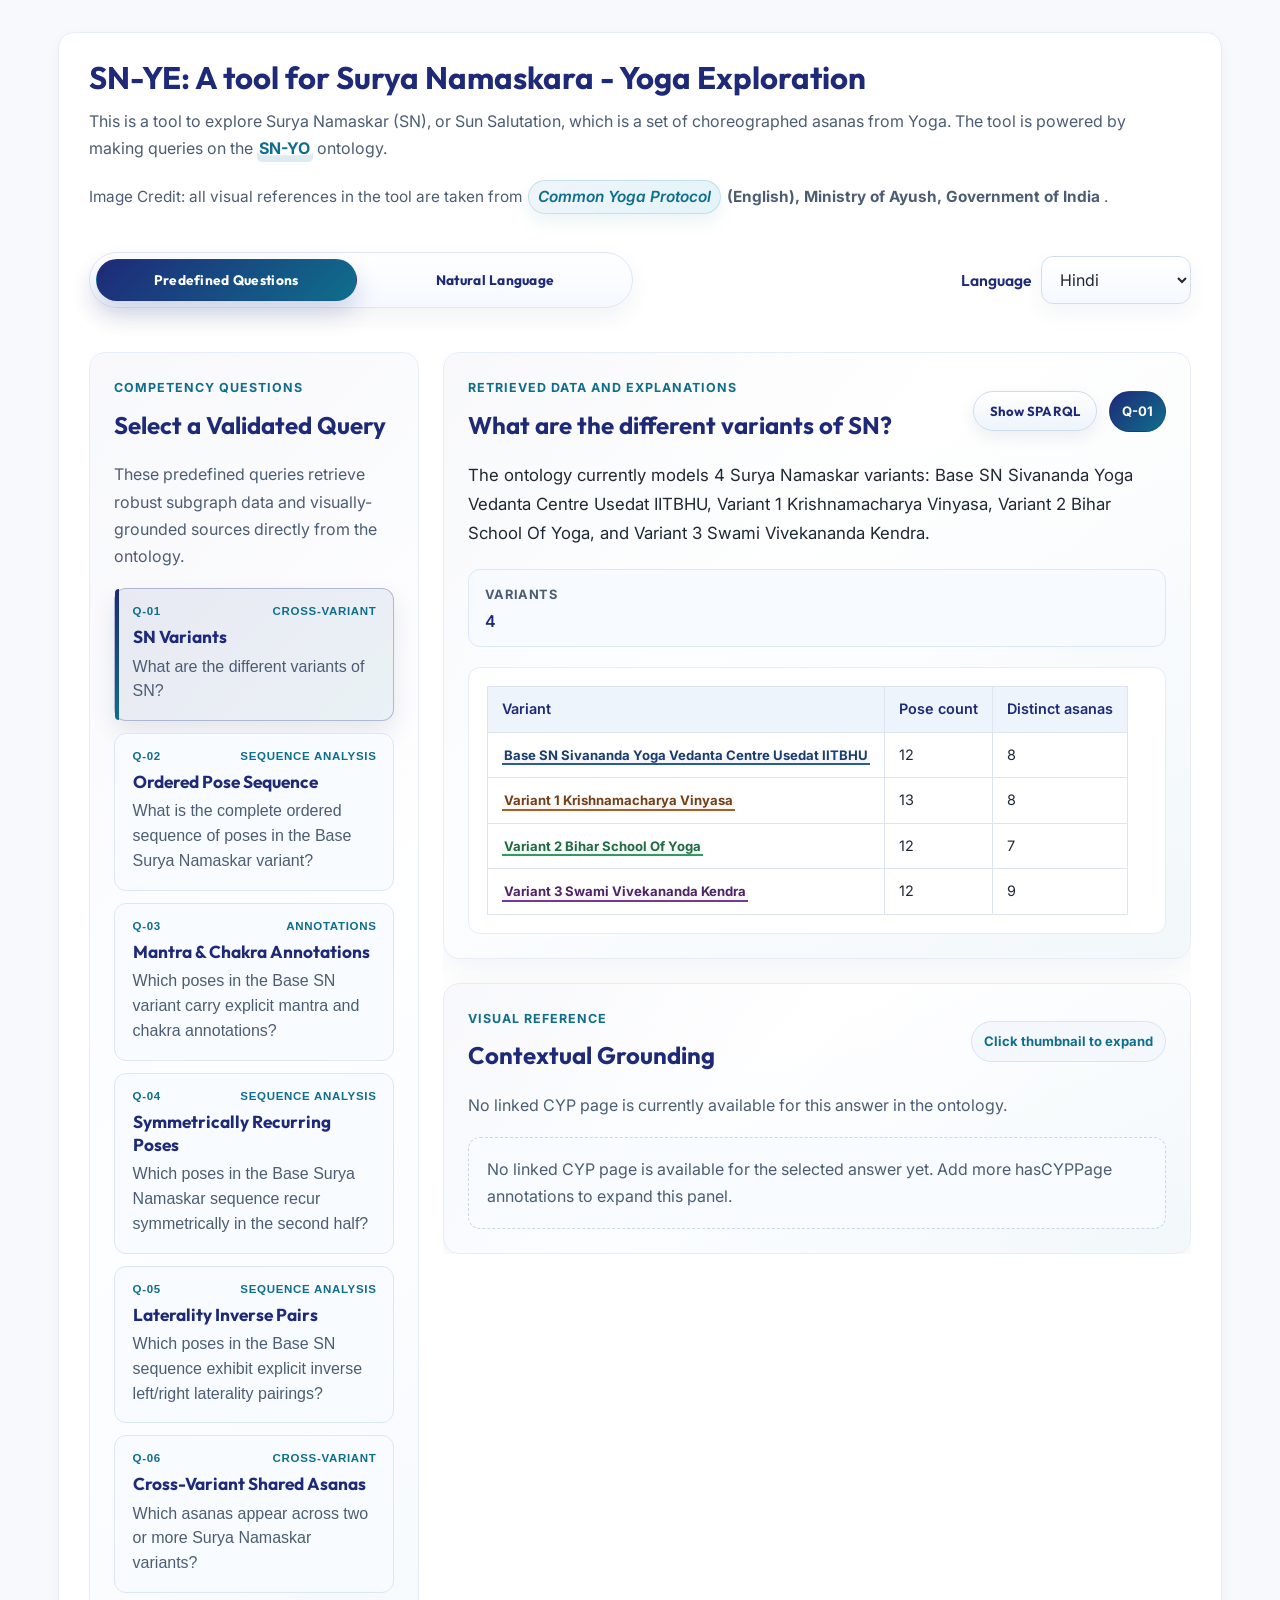
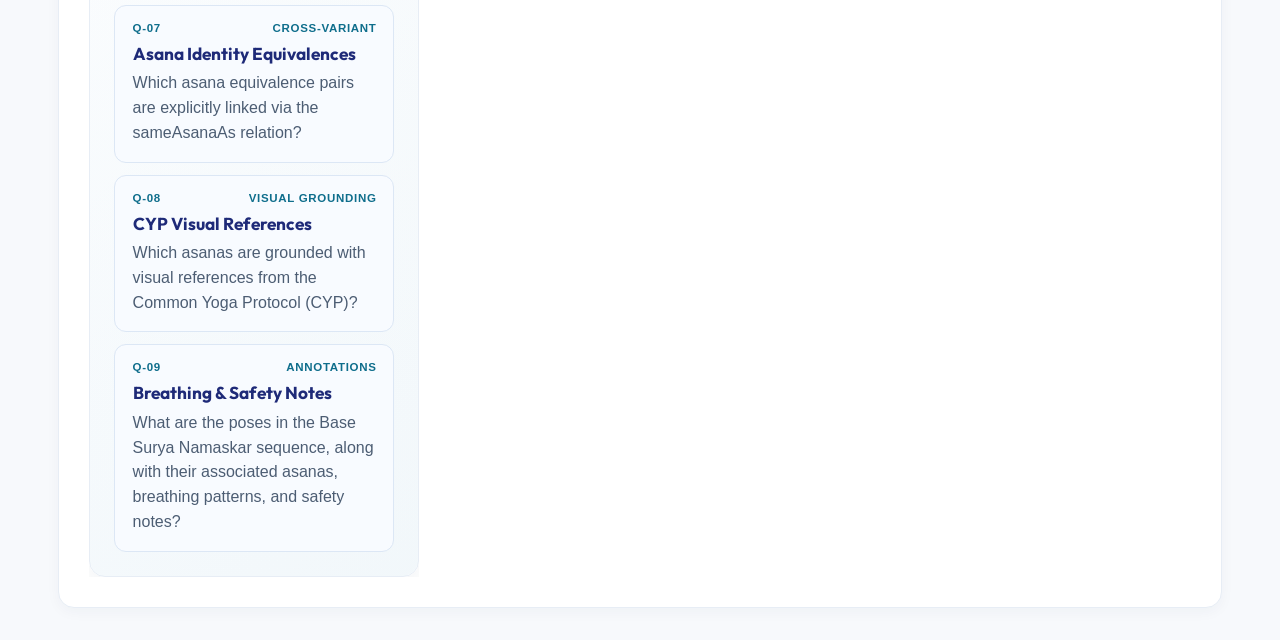
==== index.html @ 63bdc844 "add files" ====
<!DOCTYPE html>
<html lang="en">
<head>
  <meta charset="UTF-8" />
  <meta name="viewport" content="width=device-width, initial-scale=1.0" />
  <title>SN-YE | Surya Namaskar Yoga Explorer</title>
  <meta
    name="description"
    content="Surya Namaskar explorer workspace with ontology-grounded answers and visual references."
  />
  <link rel="stylesheet" href="css/style.css" />
  <link rel="stylesheet" href="css/explorer.css?v=te_breathing_v4" />
</head>
<body class="education-page education-body education-body--workspace">
  <div class="container education-container education-container--workspace">
    <main class="content education-content education-content--workspace">
      <section
        class="visible education-workspace education-workspace--page"
        data-education-app
        data-ontology-src="models/master.owl?v=te_breathing_v4"
        data-cyp-image-base="images/cyp-pages"
      >
        <div class="education-workspace-shell">
          <header class="education-workspace-header">
            <div class="education-workspace-heading">
              <h1>SN-YE: A tool for Surya Namaskara - Yoga Exploration</h1>
              <p class="education-panel-copy education-workspace-copy">
                This is a tool to explore Surya Namaskar (SN), or Sun Salutation, which is a set of choreographed asanas from Yoga. The tool is powered by making queries on the <a class="education-inline-home-link" href="https://ai4society.github.io/sn-yo/" target="_blank" rel="noopener noreferrer">SN-YO</a> ontology.
              </p>
              <p class="education-panel-copy education-workspace-reference">
                Image Credit: all visual references in the tool are taken from
                <a href="https://www.yogamdniy.nic.in/ckfinder/userfiles/files/Common%20Yoga%20Protocol%20Book%20_%20English%20(1).pdf" target="_blank" rel="noopener noreferrer">
                  <span class="keyword-highlight"><em>Common Yoga Protocol</em></span> (English), Ministry of Ayush, Government of India
                </a>.
              </p>
            </div>
          </header>

          <div class="education-workspace-toolbar">
            <div class="education-workspace-switch education-workspace-switch--page" role="tablist" aria-label="Workspace mode">
              <button
                type="button"
                class="education-workspace-switch-button"
                id="education-mode-predefined"
                data-workspace-mode="predefined"
                aria-pressed="false"
              >
                Predefined Questions
              </button>
              <button
                type="button"
                class="education-workspace-switch-button"
                id="education-mode-custom"
                data-workspace-mode="custom"
                aria-pressed="true"
              >
                Natural Language
              </button>
            </div>
            <div class="education-language-control education-language-control--toolbar">
              <label class="education-composer-label" for="education-language-select">Language</label>
              <select
                id="education-language-select"
                class="education-composer-select education-language-select"
                data-education-language-select
                name="education-language-select"
              >
                <option value="hi" selected>Hindi</option>
                <option value="te">Telugu</option>
              </select>
            </div>
          </div>

          <div class="education-layout-container">
            
            <!-- Natural Language Interface - Left/Right State Flow -->
            <div id="nl-interface-wrapper" class="education-layout" data-mode="custom" style="display: none;">
              
              <!-- LEFT PANE: Composer -->
              <aside class="education-questions-column" id="nl-interface-column">
                <div class="education-panel education-composer-panel education-panel--workspace-column" id="education-composer-panel">
                  <div class="education-panel-header education-panel-header--spread">
                    <div>
                      <p class="education-kicker">Natural Language Interface</p>
                      <h2>Query the Knowledge Graph</h2>
                    </div>
                  </div>

                  <p class="education-panel-copy">
                    This framework interprets your natural language prompts and translates them into structured SPARQL queries against the Surya Namaskar Ontology. 
                  </p>

                  <form class="education-composer-form" id="education-ai-form" aria-label="Custom natural language question composer">
                    <details class="education-config-panel">
                      <summary class="education-config-summary">
                        <span>Gemini API Key &amp; Model</span>
                        <span class="education-config-summary-note">Required</span>
                      </summary>
                      <div class="education-config-panel-body">
                        <div class="education-composer-config-grid">
                          <div class="education-composer-field">
                            <label class="education-composer-label" for="education-api-key">Gemini API key</label>
                            <input
                              id="education-api-key"
                              class="education-composer-input education-composer-input--single-line"
                              name="education-api-key"
                              type="password"
                              spellcheck="false"
                              autocomplete="off"
                              placeholder="Paste your Gemini API key"
                            />
                          </div>
                          <div class="education-composer-field">
                            <label class="education-composer-label" for="education-ai-model">Model</label>
                            <select id="education-ai-model" class="education-composer-select" name="education-ai-model">
                              <option value="gemma-4-31b-it" selected>Gemma 4 31B</option>
                              <option value="gemma-4-26b-a4b-it">Gemma 4 26B</option>
                              <option value="gemini-3.1-flash-lite-preview">Gemini 3.1 Flash-Lite Preview</option>
                              <option value="gemini-3-flash-preview">Gemini 3 Flash Preview</option>
                              <option value="gemini-2.5-flash">Gemini 2.5 Flash</option>
                              <option value="gemini-2.5-flash-lite">Gemini 2.5 Flash-Lite</option>
                            </select>
                          </div>
                        </div>
                      </div>
                    </details>

                    <div class="education-label-row">
                      <label class="education-composer-label" for="education-ai-question">Input prompt</label>
                      <span class="education-info-popover">
                        <button type="button" class="education-info-button" aria-label="API key info">i</button>
                        <span class="education-info-tooltip" role="tooltip">
                          A Gemini API key is required to generate SPARQL and the natural language explanation. Open the Gemini API Key &amp; Model section to add it.
                        </span>
                      </span>
                    </div>
                    <textarea
                      id="education-ai-question"
                      class="education-composer-input"
                      name="education-ai-question"
                      rows="4"
                      spellcheck="false"
                      placeholder="Type your natural language query here..."
                    ></textarea>

                    <div class="education-composer-actions" aria-label="Composer actions">
                      <button type="button" class="education-composer-button education-composer-button--ghost" id="education-ai-clear">Clear</button>
                      <button type="button" class="education-composer-button education-composer-button--primary" id="education-ai-generate">Send request</button>
                    </div>
                    <div id="education-nl-error" class="education-error" hidden style="margin-top: 16px; color: var(--text-color); background: rgba(255, 0, 0, 0.1); padding: 8px; border-radius: var(--radius-sm); border-left: 4px solid red;"></div>
                  </form>
                </div>
              </aside>

              <!-- RIGHT PANE: 3-State Display Flow -->
              <div class="education-response-column">
                
                <!-- STATE 1: Welcome / Example Questions -->
                <div id="nl-state-welcome" class="education-panel nl-state-panel" style="display: flex;">
                  <div class="education-panel-header">
                    <div>
                      <p class="education-kicker">Getting Started</p>
                      <h2>Example Queries</h2>
                    </div>
                  </div>
                  <div class="education-panel-copy education-panel-copy--grow">
                    <p>Select a model and enter a natural language prompt on the left to begin generating custom queries dynamically. If you're not sure where to start, try these tested examples:</p>
                    <ul class="education-example-list">
                      <li>"What are the different variants of SN?"</li>
                      <li>"What is the ordered sequence of poses in the Base Surya Namaskar (Sivananda) variant?"</li>
                      <li>"What rules and common errors are documented for Bhujangasana (Pose 7)?"</li>
                      <li>"What breathing pattern and safety note are modeled for each Base SN pose?"</li>
                      <li>"Which poses in Base SN carry mantra and chakra annotations?"</li>
                      <li>"Compare the pose counts across all three variants (Base SN, V1, V2, V3)."</li>
                      <li>"Which asanas are shared across multiple variants?"</li>
                      <li>"What is the ordered pose sequence for V1 (Krishnamacharya)?"</li>
                      <li>"Which poses exhibit inverse left/right laterality pairings?"</li>
                      <li>"Which asanas have linked CYP (Common Yoga Protocol) visual references?"</li>
                    </ul>
                  </div>
                </div>

                <!-- STATE 2: SPARQL Generation Review -->
                <div id="nl-state-sparql" class="education-panel nl-state-panel" style="display: none;">
                  <div class="education-panel-header education-panel-header--spread">
                    <div>
                      <p class="education-kicker">Generated SPARQL Query</p>
                      <h2>Query Review</h2>
                    </div>
                    <button type="button" class="education-inline-button education-inline-button--primary" id="education-ai-run">Run Query</button>
                  </div>
                  <pre id="education-nl-sparql" class="education-code education-code--stretch"></pre>
                </div>

                <!-- STATE 3: Analysis & Results -->
                <div id="nl-state-results" class="education-panel education-answer-panel nl-state-panel" style="display: none;">
                  <div class="education-panel-header education-panel-header--spread">
                    <div>
                      <p class="education-kicker">Data Artifact</p>
                      <h2>Execution Results</h2>
                    </div>
                    <button type="button" class="education-inline-button education-inline-button--ghost" id="nl-toggle-sparql">View SPARQL</button>
                  </div>

                  <div class="llm-explanation-box" id="education-nl-explanation" hidden>
                    <div class="education-llm-heading">
                      <strong>Explanation</strong>
                      <span class="education-llm-dots" id="education-nl-explanation-loading" role="status" aria-label="Generating explanation" hidden>
                        <span></span>
                        <span></span>
                        <span></span>
                      </span>
                    </div>
                    <div class="education-llm-copy" id="education-nl-explanation-body" hidden>
                      <span id="education-nl-explanation-text"></span>
                    </div>
                  </div>

                  <div class="education-facts" id="education-nl-facts" aria-label="Answer facts"></div>
                  <div class="education-sections" id="education-nl-sections" aria-label="Answer details"></div>
                </div>

              </div>

            </div>

            <!-- Predefined Questions Layout (Left questions, Right answers) -->
            <div id="predefined-interface-wrapper" class="education-layout" data-mode="predefined" style="display: none;">
              <aside class="education-questions-column">
                <div class="education-panel education-panel--fill education-panel--workspace-column" id="education-predefined-panel">
                  <div class="education-panel-header">
                    <div>
                      <p class="education-kicker">Competency Questions</p>
                      <h2>Select a Validated Query</h2>
                    </div>
                  </div>

                  <p class="education-panel-copy">
                    These predefined queries retrieve robust subgraph data and visually-grounded sources directly from the ontology.
                  </p>

                  <div id="education-question-list" class="education-question-list" aria-label="Suggested education questions"></div>
                </div>
              </aside>

              <div class="education-response-column">
                <div class="education-panel education-answer-panel">
                  <div class="education-panel-header education-panel-header--spread">
                    <div>
                      <p class="education-kicker">Retrieved Data and Explanations</p>
                      <h2 id="education-answer-title">Select a query...</h2>
                    </div>
                    <div class="education-answer-header-actions">
                      <button
                        type="button"
                        class="education-answer-toggle"
                        id="education-answer-view-toggle"
                        aria-pressed="false"
                      >
                        Show Ontology Data Object
                      </button>
                      <span class="education-question-id" id="education-active-question-id">-</span>
                    </div>
                  </div>

                  <div class="education-answer-scroll" id="education-answer-content">
                    <p id="education-answer-text" class="education-answer-lede"></p>
                    <div id="education-facts" class="education-facts" aria-label="Answer facts"></div>
                    <div id="education-sections" class="education-sections" aria-label="Answer details"></div>
                    <div id="education-error" class="education-error" hidden></div>
                  </div>

                  <div class="education-query-view" id="education-query-view" hidden>
                    <div class="education-query-box">
                      <div class="education-query-box-header">
                        <p class="education-kicker">Source SPARQL Template</p>
                        <div class="education-query-actions">
                          <span class="education-query-note" id="education-query-note">Local evaluation</span>
                        </div>
                      </div>
                      <pre id="education-sparql" class="education-code"></pre>
                    </div>
                  </div>
                </div>

                <div class="education-panel education-visual-panel" id="education-visual-panel">
                  <div class="education-panel-header education-panel-header--spread">
                    <div>
                      <p class="education-kicker">Visual Reference</p>
                      <h2>Contextual Grounding</h2>
                    </div>
                    <span class="education-status-pill education-status-pill--subtle">Click thumbnail to expand</span>
                  </div>

                  <div class="education-visual-scroll">
                    <p id="education-visual-note" class="education-panel-copy">
                      Visual references directly attached to the modeled entities will be displayed here.
                    </p>
                    <div id="education-visuals" class="education-visuals" aria-label="Linked CYP visual references"></div>
                  </div>
                </div>
              </div>
            </div>

          </div>
        </div>
      </section>
    </main>
  </div>

  <div
    class="education-lightbox"
    id="education-lightbox"
    hidden
    aria-hidden="true"
    role="dialog"
    aria-label="Expanded CYP page visual"
  >
    <button
      type="button"
      class="education-lightbox-close"
      id="education-lightbox-close"
      aria-label="Close expanded visual"
    >
      ×
    </button>
    <figure class="education-lightbox-figure">
      <img id="education-lightbox-image" alt="" />
      <figcaption id="education-lightbox-caption"></figcaption>
    </figure>
  </div>

  <script src="js/ontology-graph.js?v=te_breathing_v4"></script>
  <script src="js/explorer-data.js?v=te_breathing_v4"></script>
  <script src="js/explorer-ai.js?v=te_breathing_v4"></script>
  <script src="js/explorer.js?v=te_breathing_v4"></script>
</body>
</html>
---- css/style.css ----
@import url('https://fonts.googleapis.com/css2?family=Inter:wght@300;400;500;600;700&family=Outfit:wght@400;600;800&display=swap');

:root {
  --bg-color: #f7f9fc;
  --panel-bg: #ffffff;
  --panel-border: #e7edf5;
  --text-primary: #1f2933;
  --text-secondary: #4c5d73;
  --accent-color: #1e2a78;
  --accent-secondary: #0f6e8c;
  --mobile-sidebar-offset: 0px;
  
  --font-main: 'Inter', "Segoe UI", Arial, sans-serif;
  --font-heading: 'Outfit', "Segoe UI", Arial, sans-serif;
  
  --transition-smooth: all 0.3s ease;
  --radius-lg: 16px;
  --radius-md: 12px;
  --radius-sm: 8px;
}

* {
  margin: 0;
  padding: 0;
  box-sizing: border-box;
}

body {
  font-family: var(--font-main);
  background-color: var(--bg-color);
  color: var(--text-primary);
  line-height: 1.7;
  overflow-x: hidden;
  min-width: 320px;
}

img {
  max-width: 100%;
  height: auto;
}

.bg-blobs {
  display: none;
}

/* Layout */
.container {
  display: flex;
  min-height: 100vh;
  margin: 0;
  width: 100%;
  align-items: flex-start;
}

/* Sidebar */
.sidebar {
  flex: 0 0 280px;
  width: 280px;
  position: fixed;
  height: 100vh;
  padding: 32px 24px;
  background: linear-gradient(180deg, #1e2a78 0%, #16324f 100%);
  color: #ffffff;
  display: flex;
  flex-direction: column;
  z-index: 100;
  box-shadow: 2px 0 14px rgba(0, 0, 0, 0.08);
  overflow-y: auto;
}

.sidebar-brand {
  margin-bottom: 40px;
}

.sidebar h2 {
  font-family: var(--font-heading);
  font-size: 1.4rem;
  font-weight: 700;
  color: #ffffff;
  line-height: 1.3;
  border-bottom: none;
  padding-bottom: 0;
  margin-bottom: 0;
}

.sidebar nav {
  display: flex;
  flex-direction: column;
  gap: 8px;
  min-width: 0;
}

.sidebar nav a {
  color: #e5eefc;
  text-decoration: none;
  font-size: 0.95rem;
  font-weight: 500;
  padding: 10px 14px;
  border-radius: var(--radius-sm);
  transition: var(--transition-smooth);
  display: flex;
  align-items: center;
}

.sidebar nav a:hover, .sidebar nav a.active {
  background: rgba(255, 255, 255, 0.12);
  color: #ffffff;
  transform: translateX(4px);
}

.sidebar-portal-link-wrap {
  margin-top: 2rem;
  padding: 0 16px;
}

.sidebar-portal-link {
  display: block;
  width: 100%;
  text-align: center;
  background: var(--accent-secondary);
  color: #ffffff;
  padding: 12px;
  border-radius: var(--radius-md);
}

/* Main Content */
.content {
  flex: 1;
  margin-left: 280px;
  min-width: 0;
  padding: 50px 5vw;
  max-width: 1800px; /* allows dynamic wider expansion */
  width: 100%;
}

/* Keyword Highlights */
.keyword-highlight {
  background-color: #eef4fb;
  color: #0f6e8c;
  padding: 2px 6px;
  border-radius: 4px;
  font-weight: 600;
  box-decoration-break: clone;
  -webkit-box-decoration-break: clone;
}

.ontology-subtitle {
  color: var(--accent-color);
  font-weight: 600;
  margin-bottom: 24px;
}

section {
  background: var(--panel-bg);
  border: 1px solid var(--panel-border);
  border-radius: var(--radius-lg);
  padding: clamp(22px, 3vw, 40px);
  margin-bottom: 32px;
  box-shadow: 0 4px 14px rgba(22, 50, 79, 0.04);
  opacity: 1;
  transform: translateY(0);
  width: 100%;
  min-width: 0;
}

.tab-section {
  display: none;
}

.tab-section.active-tab {
  display: block;
  opacity: 1;
  transform: translateY(0);
}

h1 {
  font-family: var(--font-heading);
  font-size: clamp(2rem, 4vw, 2.75rem);
  font-weight: 700;
  color: var(--accent-color);
  margin-bottom: 8px;
  line-height: 1.12;
}

h2 {
  font-family: var(--font-heading);
  font-size: clamp(1.55rem, 3vw, 1.9rem);
  font-weight: 700;
  color: var(--accent-color);
  margin-bottom: 24px;
  padding-bottom: 12px;
  border-bottom: 2px solid #dce7f5;
}

h3 {
  font-family: var(--font-heading);
  font-size: clamp(1.1rem, 2.3vw, 1.3rem);
  font-weight: 600;
  margin-bottom: 12px;
  margin-top: 24px;
  color: var(--accent-secondary);
}

p, li {
  font-size: 1rem;
  color: var(--text-primary);
  margin-bottom: 14px;
  overflow-wrap: anywhere;
}

ul {
  padding-left: 24px;
  margin-bottom: 20px;
}

ul li {
  margin-bottom: 8px;
}

strong {
  color: var(--accent-color);
  font-weight: 600;
}

/* Glass Panels (Now solid boxes) */
.glass-panel {
  background: #f9fbfe;
  border: 1px solid #dfe8f3;
  border-radius: var(--radius-md);
  padding: 24px;
  margin-bottom: 24px;
  min-width: 0;
}

/* Buttons */
.btn {
  display: inline-flex;
  align-items: center;
  justify-content: center;
  padding: 10px 20px;
  background: linear-gradient(135deg, #1e2a78 0%, #0f6e8c 100%);
  color: #ffffff;
  text-decoration: none;
  font-weight: 600;
  font-size: 0.95rem;
  border-radius: var(--radius-sm);
  transition: var(--transition-smooth);
  border: none;
  cursor: pointer;
}

.btn:hover {
  transform: translateY(-2px);
  box-shadow: 0 6px 16px rgba(30, 42, 120, 0.15);
  opacity: 0.95;
}

.btn-outline {
  background: transparent;
  border: 1px solid var(--accent-secondary);
  color: var(--accent-secondary);
}

.btn-outline:hover {
  background: var(--accent-secondary);
  color: #ffffff;
}

/* Files Grid */
.files-grid {
  display: grid;
  grid-template-columns: repeat(auto-fit, minmax(240px, 1fr));
  gap: 20px;
}

/* SPARQL Queries & Data Tables */
.query-block {
  margin-bottom: 24px;
  background: #ffffff;
  border: 1px solid var(--panel-border);
  border-radius: var(--radius-md);
  overflow: hidden;
  box-shadow: 0 2px 8px rgba(22, 50, 79, 0.03);
  min-width: 0;
}

.query-header {
  padding: 16px 20px;
  background: #f9fbfe;
  border-bottom: 1px solid var(--panel-border);
  cursor: pointer;
  display: flex;
  justify-content: space-between;
  align-items: flex-start;
  gap: 16px;
  transition: background 0.2s ease;
}

.query-header:hover {
  background: #f0f4f9;
}

.query-header h3 {
  margin: 0;
  font-size: 1.1rem;
  color: var(--accent-color);
  flex: 1;
  min-width: 0;
  line-height: 1.4;
}

.query-icon {
  transition: transform 0.3s ease;
  color: var(--accent-color);
  flex: 0 0 auto;
  line-height: 1;
}

.query-content {
  display: grid;
  grid-template-columns: minmax(0, 1fr) minmax(0, 1fr);
  max-height: 0;
  overflow: hidden;
  transition: max-height 0.4s ease;
}

.query-block.open .query-content {
  max-height: 4200px;
}

.query-block.open .query-icon {
  transform: rotate(180deg);
}

.code-box {
  padding: 20px;
  border-right: 1px solid var(--panel-border);
  background: #f4f7fb;
  min-width: 0;
}

.code-box pre {
  font-family: 'Courier New', Courier, monospace;
  font-size: 0.9rem;
  color: #1f2933;
  overflow-x: auto;
  white-space: pre;
  max-width: 100%;
  padding-bottom: 2px;
}

.code-box code {
  color: #1e2a78;
  background: transparent;
  padding: 0;
}

.data-box {
  padding: 20px;
  background: #ffffff;
  min-width: 0;
  overflow-x: auto;
  -webkit-overflow-scrolling: touch;
}

.data-box h4 {
  font-family: var(--font-heading);
  font-size: 1rem;
  color: var(--accent-color);
  margin-bottom: 12px;
  display: flex;
  align-items: center;
  gap: 8px;
}

table {
  width: max-content;
  min-width: 100%;
  border-collapse: collapse;
  font-size: 0.9rem;
}

th, td {
  padding: 10px 14px;
  text-align: left;
  border: 1px solid #dbe4ef;
  vertical-align: top;
}

th {
  background: #eef4fb;
  color: var(--accent-color);
  font-weight: 600;
}

td {
  color: var(--text-primary);
  word-break: break-word;
}

tr:hover td {
  background: #f9fbfe;
}

/* Image Visuals */
.visual-block {
  text-align: center;
  margin-bottom: 30px;
  background: #f9fbfe;
  border: 1px solid #dfe8f3;
  border-radius: var(--radius-md);
  padding: 24px;
  min-width: 0;
}

.visual-block img {
  width: 100%;
  max-width: 450px;
  border-radius: var(--radius-sm);
  border: 1px solid #d8e2ee;
  box-shadow: 0 4px 12px rgba(22, 50, 79, 0.08);
  display: block;
  margin: 16px auto 0 auto;
}

/* Ontology Cards */
.cards-grid {
  display: grid;
  grid-template-columns: repeat(auto-fill, minmax(220px, 1fr));
  gap: 16px;
  margin-bottom: 32px;
}

.ontology-card {
  background: #ffffff;
  border-radius: var(--radius-sm);
  padding: 16px 20px;
  box-shadow: 0 2px 8px rgba(22, 50, 79, 0.04);
  border: 1px solid var(--panel-border);
  transition: var(--transition-smooth);
  min-width: 0;
}

.ontology-card:hover {
  transform: translateY(-2px);
  box-shadow: 0 6px 16px rgba(22, 50, 79, 0.08);
}

.ontology-card h4 {
  font-family: var(--font-heading);
  font-size: 1.05rem;
  color: var(--text-primary);
  margin-bottom: 6px;
  margin-top: 0;
}

.ontology-card p {
  font-size: 0.9rem;
  color: var(--text-secondary);
  line-height: 1.5;
  margin-bottom: 0;
}

.ontology-card.border-blue {
  border-top: 4px solid #1e2a78;
  background: linear-gradient(to bottom, #f3f6fc, #ffffff);
}
.ontology-card.border-blue h4 { color: #1e2a78; }

.ontology-card.border-green {
  border-top: 4px solid #0f6e8c;
  background: linear-gradient(to bottom, #f0f7f9, #ffffff);
}
.ontology-card.border-green h4 { color: #0f6e8c; }

.ontology-card.border-orange {
  border-top: 4px solid #d97706;
  background: linear-gradient(to bottom, #fff8f0, #ffffff);
}
.ontology-card.border-orange h4 { color: #d97706; }

/* Metadata & Use Case Enhancements */
.metadata-grid {
  display: grid;
  grid-template-columns: repeat(auto-fit, minmax(200px, 1fr));
  gap: 16px;
  margin-bottom: 24px;
}
.meta-card {
  background: #ffffff;
  border: 1px solid var(--panel-border);
  padding: 16px;
  border-radius: var(--radius-sm);
  border-left: 4px solid var(--accent-color);
}
.meta-card span {
  display: block;
  font-size: 0.85rem;
  color: var(--text-secondary);
  text-transform: uppercase;
  letter-spacing: 0.5px;
  margin-bottom: 4px;
  font-weight: 600;
}
.meta-card strong {
  font-size: 1.1rem;
  color: var(--text-primary);
}

.namespace-list {
  background: #f4f7fb;
  padding: 16px;
  border-radius: var(--radius-sm);
  border: 1px solid var(--panel-border);
}
.namespace-list p { margin-bottom: 8px; font-weight: 600; color: var(--accent-color); }
.namespace-list ul { margin: 0; list-style: none; padding: 0; }
.namespace-list li { margin-bottom: 8px; font-family: 'Courier New', monospace; font-size: 0.9rem; border-bottom: 1px dashed #dce7f5; padding-bottom: 8px; }
.namespace-list li:last-child { border-bottom: none; margin-bottom: 0; padding-bottom: 0; }
.namespace-list li { overflow-wrap: anywhere; }
.namespace-list code { font-weight: 700; display: inline-block; min-width: 60px; margin-right: 10px; }

.variant-tags {
  display: flex;
  flex-wrap: wrap;
  gap: 10px;
  margin-top: 16px;
}
.tag {
  background: #eef4fb;
  color: var(--accent-secondary);
  padding: 8px 16px;
  border-radius: 20px;
  font-size: 0.95rem;
  font-weight: 500;
  border: 1px solid #dce7f5;
  transition: all 0.2s ease;
}
.tag:hover {
  background: var(--accent-secondary);
  color: white;
}

.usecase-grid {
  display: grid;
  grid-template-columns: repeat(auto-fill, minmax(260px, 1fr));
  gap: 20px;
}
.usecase-card {
  display: flex;
  align-items: flex-start;
  gap: 16px;
  background: #ffffff;
  padding: 24px;
  border-radius: var(--radius-md);
  border: 1px solid var(--panel-border);
  transition: var(--transition-smooth);
  min-width: 0;
}
.usecase-card:hover {
  transform: translateY(-4px);
  box-shadow: 0 8px 24px rgba(22, 50, 79, 0.08);
  border-color: #0f6e8c;
}
.usecase-icon {
  font-size: 1.8rem;
  background: #f9fbfe;
  width: 54px;
  height: 54px;
  display: flex;
  align-items: center;
  justify-content: center;
  border-radius: 50%;
  flex-shrink: 0;
  border: 1px solid #e7edf5;
}
.usecase-card p {
  margin: 0;
  font-weight: 500;
  line-height: 1.5;
  color: var(--text-primary);
}

/* Visuals Grid layout */
.visuals-grid {
  display: grid;
  grid-template-columns: repeat(2, minmax(0, 1fr));
  gap: 32px;
}
.visual-block {
  margin-top: 0 !important;
  margin-bottom: 0 !important;
  display: flex;
  flex-direction: column;
}
.visual-block img {
  max-width: 100% !important;
  margin-top: 16px;
  background: white;
}

/* Lightbox Modal */
.lightbox {
  display: none;
  position: fixed;
  z-index: 9999;
  padding-top: 50px;
  left: 0;
  top: 0;
  width: 100%;
  height: 100%;
  background-color: rgba(0, 0, 0, 0.9);
  overflow: auto;
}
.lightbox-content {
  margin: auto;
  display: block;
  max-width: 90%;
  max-height: 90vh;
  object-fit: contain;
  animation: zoomIn 0.3s ease;
}
.lightbox-close {
  position: absolute;
  top: 30px;
  right: 40px;
  color: #fff;
  font-size: 40px;
  font-weight: bold;
  cursor: pointer;
  transition: 0.2s;
}
.lightbox-close:hover {
  color: #bbb;
}
@keyframes zoomIn {
  from {transform: scale(0.9); opacity: 0;}
  to {transform: scale(1); opacity: 1;}
}

.expandable-img {
  cursor: zoom-in;
  transition: transform 0.2s;
  display: block;
  width: 100%;
  height: auto;
}
.expandable-img:hover {
  transform: scale(1.02);
  box-shadow: 0 8px 24px rgba(22, 50, 79, 0.12);
}

.btn {
  display: inline-flex;
  align-items: center;
  justify-content: center;
  padding: 10px 20px;
  background: var(--accent-color);
  color: #ffffff !important;
  text-decoration: none;
  border-radius: var(--radius-sm);
  font-weight: 600;
  font-size: 0.95rem;
  transition: all 0.2s ease;
  margin-top: 4px;
}
.btn:hover {
  background: var(--accent-secondary);
  transform: translateY(-1px);
}

.btn-sm {
  padding: 6px 14px;
  font-size: 0.85rem;
  font-weight: 500;
  display: inline-flex;
  align-items: center;
  justify-content: center;
}

.hero-visual,
.visual-image {
  width: 100%;
}

.contributors-panel,
.acknowledgements-panel,
.file-card,
.variant-panel {
  min-width: 0;
}

.contributors-panel {
  text-align: center;
}

.contributors-title {
  margin-top: 0;
}

.contributor-people {
  display: flex;
  flex-wrap: wrap;
  justify-content: center;
  gap: 12px 18px;
  margin-top: 24px;
  font-size: 1.1rem;
}

.contributor-person {
  display: inline-flex;
  align-items: baseline;
  gap: 2px;
}

.contributor-affiliations {
  display: flex;
  flex-wrap: wrap;
  justify-content: center;
  gap: 12px 24px;
  margin-top: 16px;
}

.affiliation-item {
  display: inline-flex;
  align-items: center;
  gap: 8px;
  margin: 0;
}

.affiliation-index {
  color: var(--accent-secondary);
  font-weight: 700;
}

.affiliation-link,
.reference-link {
  color: var(--text-primary);
  text-decoration: underline;
  font-weight: 500;
  text-underline-offset: 3px;
}

.reference-link {
  color: var(--accent-secondary);
  font-weight: 600;
}

.reference-entry {
  overflow-wrap: anywhere;
}

.visual-block-title,
.visual-block-copy {
  text-align: center;
}

.visual-link {
  align-self: center;
}

/* Responsive */
@media (max-width: 1100px) {
  .container {
    flex-direction: column;
    padding-top: var(--mobile-sidebar-offset, 148px);
  }

  .sidebar {
    position: fixed;
    top: 0;
    left: 0;
    right: 0;
    width: 100%;
    height: auto;
    max-height: min(100vh, 220px);
    padding: calc(16px + env(safe-area-inset-top, 0px)) clamp(16px, 3.5vw, 28px) 16px;
    box-shadow: 0 8px 20px rgba(0, 0, 0, 0.08);
    overflow-x: hidden;
    gap: 12px;
  }

  .sidebar-brand {
    display: none;
  }

  .sidebar nav {
    flex-direction: row;
    gap: 10px;
    overflow-x: auto;
    padding-bottom: 2px;
    scrollbar-width: none;
    -webkit-overflow-scrolling: touch;
  }

  .sidebar nav::-webkit-scrollbar {
    display: none;
  }

  .sidebar nav a {
    flex: 0 0 auto;
    white-space: nowrap;
  }

  .sidebar nav a:hover,
  .sidebar nav a.active {
    transform: none;
  }

  .sidebar-portal-link-wrap {
    margin-top: 0;
    padding: 0;
  }

  .sidebar-portal-link {
    width: 100%;
    max-width: 260px;
  }

  .content {
    margin-left: 0;
    max-width: none;
    width: 100%;
    padding: clamp(20px, 4vw, 36px);
  }
}

@media (max-width: 900px) {
  .query-content {
    grid-template-columns: 1fr;
  }

  .code-box {
    border-right: none;
    border-bottom: 1px solid var(--panel-border);
  }

  .visuals-grid {
    grid-template-columns: 1fr;
  }
}

@media (max-width: 768px) {
  section {
    margin-bottom: 24px;
  }

  .files-grid,
  .cards-grid,
  .usecase-grid,
  .metadata-grid {
    grid-template-columns: 1fr;
  }

  .query-header {
    padding: 14px 16px;
  }

  .query-header h3 {
    font-size: 1rem;
  }

  .code-box,
  .data-box,
  .visual-block,
  .glass-panel {
    padding: 18px;
  }

  .contributor-people {
    font-size: 1rem;
    gap: 10px 14px;
  }

  .contributor-affiliations {
    justify-content: flex-start;
  }

  th,
  td {
    padding: 10px 12px;
  }

  .lightbox-close {
    top: 18px;
    right: 20px;
  }
}

@media (max-width: 560px) {
  .sidebar {
    padding: 16px;
  }

  .sidebar nav a {
    padding: 9px 12px;
    font-size: 0.9rem;
  }

  .content {
    padding: 16px;
  }

  section {
    padding: 20px 16px;
    border-radius: 14px;
  }

  .btn,
  .visual-link,
  .sidebar-portal-link {
    width: 100%;
  }

  .variant-tags {
    gap: 8px;
  }

  .tag {
    width: 100%;
    text-align: center;
  }

  table {
    font-size: 0.85rem;
  }

  .contributor-affiliations {
    flex-direction: column;
    align-items: flex-start;
    gap: 10px;
  }
}
---- css/explorer.css ----
.education-page,
.education-body--landing,
.education-body--workspace {
  min-height: 100%;
  overflow-x: hidden;
  overflow-y: auto;
}

.education-container {
  min-height: 100vh;
  height: auto;
}

.education-sidebar {
  z-index: 120;
}

.education-content {
  position: relative;
}

.education-content--landing,
.education-content--workspace {
  display: flex;
  flex: 1 1 auto;
  align-items: stretch;
  min-height: auto;
  height: auto;
  width: 100%;
  max-width: 100%;
  margin-left: 0;
  padding: 32px 4.5vw;
  overflow: visible;
}

.education-overview--landing,
.education-workspace--page {
  width: 100%;
  max-width: 100%;
  min-height: 0;
  margin-bottom: 0;
  opacity: 1;
  transform: none;
}

.education-sidebar-card {
  margin-top: 18px;
  padding: 18px;
  border: 1px solid rgba(255, 255, 255, 0.14);
  border-radius: var(--radius-md);
  background: rgba(255, 255, 255, 0.08);
  box-shadow: inset 0 1px 0 rgba(255, 255, 255, 0.05);
}

.education-sidebar-card p:last-child {
  margin-bottom: 0;
}

.education-sidebar-label {
  margin-bottom: 8px;
  color: #dbe7ff;
  font-size: 0.78rem;
  font-weight: 700;
  letter-spacing: 0.08em;
  text-transform: uppercase;
}

.education-sidebar-card p,
.education-sidebar-card code {
  color: #f1f6ff;
}

.education-sidebar-tags {
  display: flex;
  flex-wrap: wrap;
  gap: 8px;
}

.education-sidebar-tags span {
  padding: 7px 12px;
  border-radius: 999px;
  background: rgba(255, 255, 255, 0.14);
  border: 1px solid rgba(255, 255, 255, 0.16);
  color: #ffffff;
  font-size: 0.82rem;
  font-weight: 600;
}

.education-overview {
  position: relative;
  overflow: auto;
}

.education-overview::before {
  content: "";
  position: absolute;
  right: -140px;
  top: -90px;
  width: 360px;
  height: 360px;
  border-radius: 50%;
  background: radial-gradient(circle, rgba(15, 110, 140, 0.16), transparent 68%);
  pointer-events: none;
}

.education-overview::after {
  content: "";
  position: absolute;
  left: -120px;
  bottom: -140px;
  width: 320px;
  height: 320px;
  border-radius: 50%;
  background: radial-gradient(circle, rgba(30, 42, 120, 0.1), transparent 70%);
  pointer-events: none;
}

.education-landing-shell {
  position: relative;
  z-index: 1;
  display: flex;
  flex-direction: column;
  gap: 24px;
  width: 100%;
  max-width: 100%;
  min-height: 100%;
}

.education-landing-hero {
  display: grid;
  grid-template-columns: minmax(0, 1.35fr) minmax(320px, 0.95fr);
  gap: 24px;
  align-items: stretch;
}

.education-landing-copy {
  display: flex;
  flex-direction: column;
}

.education-subtitle {
  max-width: 760px;
  color: var(--accent-color);
  font-family: var(--font-heading);
  font-size: 1.2rem;
  font-weight: 600;
  letter-spacing: 0.02em;
  margin-top: 4px;
  background: linear-gradient(135deg, #1e2a78 0%, #0f6e8c 100%);
  -webkit-background-clip: text;
  -webkit-text-fill-color: transparent;
  background-clip: text;
}

.education-subtitle--highlight {
  display: inline-block;
  align-self: flex-start;
  margin-top: 10px;
  padding: 0 0 6px;
  border-bottom: 2px solid rgba(15, 110, 140, 0.22);
  background: none;
  color: var(--accent-secondary);
  font-size: 1rem;
  font-weight: 700;
  letter-spacing: 0.08em;
  text-transform: uppercase;
  -webkit-text-fill-color: initial;
  background-clip: border-box;
  box-shadow: none;
}

.education-intro-panel {
  position: relative;
  overflow: hidden;
}

.education-intro-panel::after {
  content: "";
  position: absolute;
  inset: 0;
  background: linear-gradient(90deg, rgba(30, 42, 120, 0.03), transparent 42%, rgba(15, 110, 140, 0.05));
  pointer-events: none;
}

.education-cta-row {
  display: flex;
  flex-wrap: wrap;
  gap: 14px;
}

.education-landing-summary {
  display: grid;
  gap: 16px;
}

.education-landing-grid {
  display: grid;
  grid-template-columns: repeat(3, minmax(0, 1fr));
  gap: 16px;
}

.education-highlight-card {
  padding: 22px;
  border-radius: var(--radius-lg);
  border: 1px solid #dce7f5;
  background: linear-gradient(180deg, #ffffff 0%, #f9fcff 100%);
  box-shadow: 0 10px 28px rgba(22, 50, 79, 0.05);
}

.education-highlight-card span {
  display: inline-block;
  margin-bottom: 10px;
  color: var(--accent-secondary);
  font-size: 0.78rem;
  font-weight: 700;
  letter-spacing: 0.08em;
  text-transform: uppercase;
}

.education-highlight-card strong {
  display: block;
  margin-bottom: 8px;
  color: var(--accent-color);
  font-family: var(--font-heading);
  font-size: 1.3rem;
  line-height: 1.25;
}

.education-highlight-card p {
  margin-bottom: 0;
  color: var(--text-secondary);
}

.education-highlight-card--primary {
  background: linear-gradient(135deg, rgba(30, 42, 120, 0.08), rgba(15, 110, 140, 0.1));
  border-color: rgba(30, 42, 120, 0.2);
}

.education-journey-panel {
  margin-bottom: 0;
}

.education-journey-header {
  display: flex;
  align-items: flex-start;
  justify-content: space-between;
  gap: 16px;
  margin-bottom: 20px;
}

.education-journey-header h2 {
  margin-bottom: 0;
  padding-bottom: 0;
  border-bottom: none;
}

.education-journey-grid {
  display: grid;
  grid-template-columns: repeat(3, minmax(0, 1fr));
  gap: 16px;
}

.education-journey-card {
  padding: 20px;
  border-radius: var(--radius-md);
  border: 1px solid #dce8f5;
  background: #ffffff;
}

.education-journey-step {
  display: inline-flex;
  align-items: center;
  justify-content: center;
  width: 42px;
  height: 42px;
  border-radius: 999px;
  background: linear-gradient(135deg, #1e2a78 0%, #0f6e8c 100%);
  color: #ffffff;
  font-family: var(--font-heading);
  font-size: 0.95rem;
  font-weight: 700;
}

.education-journey-card h3 {
  margin-top: 16px;
  margin-bottom: 10px;
  color: var(--accent-color);
  font-size: 1.02rem;
}

.education-journey-card p {
  margin-bottom: 0;
  color: var(--text-secondary);
}

.education-feature-card {
  height: 100%;
}

.education-feature-card h2 {
  margin-bottom: 12px;
  padding-bottom: 0;
  border-bottom: none;
  font-size: 1.28rem;
  line-height: 1.3;
}

.education-feature-card p:last-child {
  margin-bottom: 0;
  color: var(--text-secondary);
}

.education-workspace--page {
  padding: 28px 30px 30px;
  overflow: visible;
}

.education-workspace-shell {
  display: flex;
  flex-direction: column;
  gap: 20px;
  width: 100%;
  max-width: 100%;
  min-height: 0;
}

.education-layout-container {
  width: 100%;
  min-width: 0;
}

.education-landing-hero > *,
.education-layout > *,
.education-response-column > *,
.education-workspace-header > *,
.education-panel-header > * {
  min-width: 0;
}

.education-workspace-header {
  display: flex;
  align-items: flex-start;
  justify-content: space-between;
  gap: 24px;
}

.education-workspace-header h1 {
  max-width: 1120px;
  margin-bottom: 12px;
  font-size: 2.1rem;
}

.education-workspace-heading {
  max-width: 1120px;
}

.education-workspace-copy {
  max-width: 1040px;
  margin-bottom: 0;
}

.education-inline-home-link {
  display: inline-block;
  padding: 0 0.18em;
  color: var(--accent-secondary);
  font-weight: 700;
  text-decoration: none;
  border-radius: 0.32em;
  box-shadow: inset 0 -0.42em 0 rgba(15, 110, 140, 0.14);
  transition: color 0.2s ease, box-shadow 0.2s ease;
}

.education-inline-home-link:hover,
.education-inline-home-link:focus-visible {
  color: var(--accent-color);
  box-shadow: inset 0 -0.42em 0 rgba(30, 42, 120, 0.18);
}

.education-workspace-reference {
  max-width: 1040px;
  margin-top: 12px;
  margin-bottom: 0;
  font-size: 0.96rem;
}

.education-workspace-reference a {
  color: inherit;
  font-weight: 700;
  text-decoration: none;
}

.education-workspace-reference a:hover .keyword-highlight,
.education-workspace-reference a:focus-visible .keyword-highlight {
  box-shadow: 0 0 0 2px rgba(15, 110, 140, 0.18);
}

.education-workspace-reference .keyword-highlight {
  display: inline-flex;
  align-items: center;
  padding: 3px 9px;
  margin: 0 2px;
  border: 1px solid rgba(15, 110, 140, 0.16);
  border-radius: 999px;
  background: linear-gradient(135deg, rgba(238, 244, 251, 0.95), rgba(226, 244, 248, 0.98));
  color: var(--accent-secondary);
  box-shadow: 0 8px 18px rgba(15, 110, 140, 0.08);
  transition: box-shadow 0.2s ease, transform 0.2s ease;
}

.education-workspace-reference a:hover .keyword-highlight {
  transform: translateY(-1px);
}

.education-workspace-actions {
  display: flex;
  align-items: flex-start;
  justify-content: flex-end;
}

.education-layout {
  display: grid;
  gap: 24px;
  align-items: start;
}

.education-layout[data-mode="predefined"] {
  grid-template-columns: minmax(290px, 330px) minmax(0, 1fr);
  max-width: 100%;
}

.education-layout[data-mode="custom"] {
  display: grid;
  grid-template-columns: 30% 1fr;
  gap: 24px;
  max-width: 100%;
}

.education-questions-column,
.education-response-column {
  min-height: 0;
  min-width: 0;
  max-width: 100%;
  overflow: hidden;
}

.education-layout[data-mode="custom"] > .education-questions-column {
  width: 100%;
  max-width: 100%;
  overflow: visible;
}

.education-layout[data-mode="custom"] > .education-response-column {
  width: 100%;
  max-width: 100%;
  overflow-x: auto;
}

.education-questions-column {
  display: grid;
  gap: 18px;
  align-content: start;
}

.education-workspace-toolbar {
  display: flex;
  align-items: center;
  justify-content: space-between;
  gap: 16px;
  margin-bottom: 24px;
}

.education-workspace-switch {
  display: inline-grid;
  grid-template-columns: repeat(2, minmax(0, 1fr));
  width: min(50%, 34rem);
  max-width: 100%;
  gap: 8px;
  padding: 6px;
  border: 1px solid #dce7f5;
  border-radius: 999px;
  background: linear-gradient(180deg, #ffffff 0%, #f5f9ff 100%);
  box-shadow: 0 10px 24px rgba(22, 50, 79, 0.06);
}

.education-workspace-switch--page {
  margin-bottom: 0;
}

.education-workspace-switch-button {
  display: inline-flex;
  align-items: center;
  justify-content: center;
  min-height: 42px;
  padding: 9px 16px;
  border: 1px solid transparent;
  border-radius: 999px;
  background: transparent;
  color: var(--accent-color);
  font-family: var(--font-heading);
  font-size: 0.86rem;
  font-weight: 700;
  letter-spacing: 0.02em;
  cursor: pointer;
  transition: background 0.2s ease, color 0.2s ease, box-shadow 0.2s ease, transform 0.2s ease;
}

.education-workspace-switch-button:hover {
  transform: translateY(-1px);
}

.education-workspace-switch-button[aria-pressed="true"] {
  background: linear-gradient(135deg, #1e2a78 0%, #0f6e8c 100%);
  color: #ffffff;
  box-shadow: 0 12px 24px rgba(30, 42, 120, 0.18);
}

.education-response-column {
  display: grid;
  gap: 24px;
  align-content: start;
}

.education-panel--workspace-column {
  margin: 0;
  min-height: 0;
}

.education-panel {
  position: relative;
  padding: 24px;
  border: 1px solid var(--panel-border);
  border-radius: var(--radius-lg);
  background: linear-gradient(180deg, #ffffff 0%, #fbfdff 100%);
  box-shadow: 0 10px 28px rgba(22, 50, 79, 0.06);
  overflow-x: auto;
}

.education-panel::before {
  content: "";
  position: absolute;
  inset: 0;
  border-radius: inherit;
  background: linear-gradient(135deg, rgba(30, 42, 120, 0.03), transparent 40%, rgba(15, 110, 140, 0.04));
  pointer-events: none;
}

.education-composer-panel,
.education-runtime-panel {
  isolation: isolate;
}

.education-composer-panel {
  overflow: visible;
}

.education-runtime-panel {
  overflow: hidden;
}

.education-composer-panel .education-panel-header--spread {
  flex-direction: column;
  align-items: flex-start;
}

.education-composer-panel::after,
.education-runtime-panel::after {
  content: "";
  position: absolute;
  pointer-events: none;
  opacity: 0.8;
  animation: educationPanelDrift 14s ease-in-out infinite;
}

.education-composer-panel::after {
  right: -72px;
  bottom: -94px;
  width: 220px;
  height: 220px;
  border-radius: 50%;
  background: radial-gradient(circle, rgba(15, 110, 140, 0.14), transparent 70%);
}

.education-runtime-panel::after {
  top: -78px;
  right: -38px;
  width: 280px;
  height: 180px;
  border-radius: 42%;
  background: radial-gradient(circle, rgba(30, 42, 120, 0.12), transparent 72%);
}

.education-panel--fill,
.education-answer-panel,
.education-visual-panel {
  display: flex;
  flex-direction: column;
  min-height: 0;
  overflow: visible;
}

.education-panel-header,
.education-panel-copy,
.education-question-list,
.education-answer-scroll,
.education-visual-scroll {
  position: relative;
  z-index: 1;
}

.education-panel-header {
  display: flex;
  align-items: flex-start;
  justify-content: space-between;
  gap: 16px;
  margin-bottom: 16px;
}

.education-panel-header h2 {
  margin-bottom: 0;
  padding-bottom: 0;
  border-bottom: none;
  font-size: 1.5rem;
}

.education-panel-header--spread {
  align-items: center;
}

.education-answer-header-actions {
  display: flex;
  align-items: center;
  gap: 12px;
  flex-wrap: wrap;
  justify-content: flex-end;
}

.education-kicker {
  margin-bottom: 6px;
  color: var(--accent-secondary);
  font-size: 0.78rem;
  font-weight: 700;
  letter-spacing: 0.08em;
  text-transform: uppercase;
}

.education-panel-copy {
  margin-bottom: 18px;
  color: var(--text-secondary);
}

.education-status-pill,
.education-question-id,
.education-query-note {
  display: inline-flex;
  align-items: center;
  justify-content: center;
  padding: 8px 12px;
  border-radius: 999px;
  font-size: 0.82rem;
  font-weight: 700;
  white-space: nowrap;
}

.education-status-pill {
  background: #eef4fb;
  color: var(--accent-color);
  border: 1px solid #d7e4f6;
}

.education-status-pill--subtle {
  background: #f4f8fc;
  color: var(--accent-secondary);
}

.education-composer-form,
.education-runtime-grid {
  position: relative;
  z-index: 1;
}

.education-composer-form {
  display: grid;
  gap: 14px;
}

.education-config-panel {
  border: 1px solid #dae6f4;
  border-radius: var(--radius-md);
  background: linear-gradient(180deg, #ffffff 0%, #f7fbff 100%);
  box-shadow: inset 0 1px 0 rgba(255, 255, 255, 0.72), 0 10px 22px rgba(22, 50, 79, 0.04);
  overflow: hidden;
}

.education-config-panel[open] {
  border-color: rgba(15, 110, 140, 0.26);
  box-shadow: 0 14px 28px rgba(22, 50, 79, 0.08);
}

.education-config-summary {
  display: flex;
  align-items: center;
  justify-content: space-between;
  gap: 12px;
  padding: 14px 16px;
  cursor: pointer;
  color: var(--accent-color);
  font-family: var(--font-heading);
  font-size: 0.96rem;
  font-weight: 700;
  list-style: none;
}

.education-config-summary::-webkit-details-marker {
  display: none;
}

.education-config-summary::after {
  content: "+";
  font-size: 1.1rem;
  line-height: 1;
  color: var(--accent-secondary);
}

.education-config-panel[open] .education-config-summary::after {
  content: "−";
}

.education-config-summary-note {
  display: inline-flex;
  align-items: center;
  justify-content: center;
  padding: 6px 10px;
  border-radius: 999px;
  background: #eef4fb;
  border: 1px solid #d7e4f6;
  color: var(--accent-secondary);
  font-size: 0.72rem;
  font-weight: 700;
  letter-spacing: 0.05em;
  text-transform: uppercase;
}

.education-config-panel-body {
  padding: 0 16px 16px;
}

.education-composer-config-grid {
  display: grid;
  grid-template-columns: repeat(2, minmax(0, 1fr));
  gap: 12px;
  align-items: start;
}

.education-composer-field {
  display: grid;
  gap: 8px;
}

.education-language-control {
  position: relative;
  z-index: 1;
  display: grid;
  gap: 8px;
}

.education-language-control--toolbar {
  display: inline-flex;
  align-items: center;
  justify-content: flex-end;
  gap: 10px;
  margin-left: auto;
}

.education-language-select {
  min-height: 44px;
  min-width: 150px;
}

.education-label-row {
  display: flex;
  align-items: center;
  gap: 10px;
  flex-wrap: wrap;
}

.education-info-popover {
  position: relative;
  display: inline-flex;
  align-items: center;
}

.education-info-button {
  display: inline-flex;
  align-items: center;
  justify-content: center;
  width: 22px;
  height: 22px;
  border: none;
  border-radius: 999px;
  background: linear-gradient(135deg, #fbbf24 0%, #f97316 100%);
  color: #ffffff;
  font-family: var(--font-heading);
  font-size: 0.78rem;
  font-weight: 800;
  cursor: help;
  box-shadow: 0 8px 16px rgba(249, 115, 22, 0.22);
}

.education-info-tooltip {
  position: absolute;
  top: 50%;
  left: calc(100% + 12px);
  width: min(320px, 62vw);
  padding: 12px 14px;
  border: 1px solid rgba(15, 110, 140, 0.18);
  border-radius: var(--radius-md);
  background: linear-gradient(180deg, #fff9eb 0%, #fff3d6 100%);
  color: #7c2d12;
  font-size: 0.86rem;
  font-weight: 600;
  line-height: 1.55;
  opacity: 0;
  visibility: hidden;
  transform: translateY(-50%) translateX(-8px);
  transition: opacity 0.2s ease, transform 0.2s ease, visibility 0.2s ease;
  box-shadow: 0 12px 26px rgba(124, 45, 18, 0.12);
  z-index: 20;
  pointer-events: none;
}

.education-info-popover:hover .education-info-tooltip,
.education-info-popover:focus-within .education-info-tooltip {
  opacity: 1;
  visibility: visible;
  transform: translateY(-50%) translateX(0);
}

.education-composer-signal-row,
.education-composer-hints {
  display: flex;
  flex-wrap: wrap;
  gap: 8px;
}

.education-composer-chip,
.education-composer-hints span {
  display: inline-flex;
  align-items: center;
  justify-content: center;
  padding: 7px 12px;
  border-radius: 999px;
  font-size: 0.78rem;
  font-weight: 700;
  letter-spacing: 0.04em;
}

.education-composer-chip {
  border: 1px solid rgba(30, 42, 120, 0.12);
  background: rgba(255, 255, 255, 0.82);
  color: var(--accent-color);
  box-shadow: 0 8px 18px rgba(22, 50, 79, 0.05);
}

.education-composer-chip--button {
  cursor: pointer;
  transition: transform 0.22s ease, box-shadow 0.22s ease, border-color 0.22s ease, background 0.22s ease;
}

.education-composer-chip--button:hover {
  transform: translateY(-1px);
  border-color: rgba(30, 42, 120, 0.24);
  background: #ffffff;
  box-shadow: 0 12px 20px rgba(22, 50, 79, 0.08);
}

.education-composer-hints span {
  border: 1px solid #dae6f5;
  background: #eef4fb;
  color: var(--accent-secondary);
}

.education-composer-label {
  color: var(--accent-color);
  font-family: var(--font-heading);
  font-size: 0.98rem;
  font-weight: 600;
}

.education-composer-input {
  width: 100%;
  min-height: 112px;
  padding: 14px 16px;
  border: 1px solid #d2deee;
  border-radius: var(--radius-md);
  background: linear-gradient(180deg, #ffffff 0%, #f5f9ff 100%);
  color: var(--text-primary);
  box-shadow: inset 0 1px 0 rgba(255, 255, 255, 0.7), 0 10px 24px rgba(22, 50, 79, 0.05);
  font: inherit;
  line-height: 1.6;
  resize: vertical;
  transition: border-color 0.22s ease, box-shadow 0.22s ease, transform 0.22s ease, background 0.22s ease;
}

.education-composer-input::placeholder {
  color: #6d7f95;
}

.education-composer-select {
  width: 100%;
  min-height: 48px;
  padding: 12px 14px;
  border: 1px solid #d2deee;
  border-radius: var(--radius-md);
  background: linear-gradient(180deg, #ffffff 0%, #f5f9ff 100%);
  color: var(--text-primary);
  box-shadow: inset 0 1px 0 rgba(255, 255, 255, 0.7), 0 10px 24px rgba(22, 50, 79, 0.05);
  font: inherit;
  line-height: 1.4;
  transition: border-color 0.22s ease, box-shadow 0.22s ease, transform 0.22s ease, background 0.22s ease;
}

.education-composer-input--single-line {
  min-height: 48px;
  padding-top: 12px;
  padding-bottom: 12px;
}

.education-composer-select:focus-visible,
.education-composer-input:focus-visible {
  outline: none;
  border-color: rgba(15, 110, 140, 0.34);
  background: linear-gradient(180deg, #ffffff 0%, #f8fcff 100%);
  transform: translateY(-1px);
  box-shadow: 0 14px 30px rgba(22, 50, 79, 0.09), 0 0 0 4px rgba(15, 110, 140, 0.08);
}

.education-composer-security-note {
  margin: -2px 0 0;
  color: var(--text-secondary);
  font-size: 0.88rem;
  line-height: 1.55;
}

.education-composer-footer {
  display: flex;
  align-items: flex-start;
  justify-content: space-between;
  gap: 16px;
  flex-wrap: wrap;
}

.education-composer-actions {
  display: grid;
  grid-template-columns: 1fr;
  gap: 10px;
  width: 100%;
}

.education-composer-button {
  display: inline-flex;
  align-items: center;
  justify-content: center;
  width: 100%;
  min-height: 40px;
  padding: 9px 16px;
  border-radius: 999px;
  border: 1px solid #cfdced;
  cursor: pointer;
  font-family: var(--font-heading);
  font-size: 0.82rem;
  font-weight: 700;
  letter-spacing: 0.02em;
  transition: background 0.2s ease, border-color 0.2s ease, transform 0.2s ease, box-shadow 0.2s ease, color 0.2s ease, opacity 0.2s ease;
}

.education-composer-button--ghost {
  background: #ffffff;
  color: var(--accent-color);
}

.education-composer-button--primary {
  background: linear-gradient(135deg, #1e2a78 0%, #0f6e8c 100%);
  border-color: rgba(30, 42, 120, 0.24);
  color: #ffffff;
  box-shadow: 0 10px 22px rgba(30, 42, 120, 0.15);
}

.education-composer-button:hover:not([disabled]) {
  transform: translateY(-1px);
  box-shadow: 0 12px 24px rgba(22, 50, 79, 0.12);
}

.education-composer-button[disabled] {
  cursor: not-allowed;
  opacity: 0.58;
  transform: none;
  box-shadow: none;
}

.education-runtime-grid {
  display: grid;
  grid-template-columns: repeat(3, minmax(0, 1fr));
  gap: 14px;
}

.education-runtime-card {
  position: relative;
  padding: 16px 16px 16px 18px;
  border: 1px solid #dce7f5;
  border-radius: var(--radius-md);
  background: linear-gradient(180deg, rgba(255, 255, 255, 0.96) 0%, #f8fbff 100%);
  box-shadow: 0 10px 24px rgba(22, 50, 79, 0.05);
  transition: transform 0.22s ease, box-shadow 0.22s ease, border-color 0.22s ease;
  animation: educationCardSettle 0.65s ease both;
}

.education-runtime-card:nth-child(2) {
  animation-delay: 0.08s;
}

.education-runtime-card:nth-child(3) {
  animation-delay: 0.16s;
}

.education-runtime-card::before {
  content: "";
  position: absolute;
  inset: 0 auto 0 0;
  width: 4px;
  border-radius: var(--radius-md) 0 0 var(--radius-md);
  background: linear-gradient(180deg, #1e2a78 0%, #0f6e8c 100%);
}

.education-runtime-card:hover {
  transform: translateY(-2px);
  border-color: #c8d9ee;
  box-shadow: 0 16px 28px rgba(22, 50, 79, 0.08);
}

.education-runtime-label {
  display: block;
  margin-bottom: 8px;
  color: var(--accent-secondary);
  font-size: 0.76rem;
  font-weight: 700;
  letter-spacing: 0.08em;
  text-transform: uppercase;
}

.education-runtime-card strong {
  display: block;
  margin-bottom: 8px;
  color: var(--accent-color);
  font-family: var(--font-heading);
  font-size: 1.02rem;
  line-height: 1.28;
}

.education-runtime-card p {
  margin-bottom: 0;
  color: var(--text-secondary);
}

.education-question-id {
  background: linear-gradient(135deg, #1e2a78 0%, #0f6e8c 100%);
  color: #ffffff;
  border: 1px solid rgba(30, 42, 120, 0.25);
}

.education-answer-toggle {
  display: inline-flex;
  align-items: center;
  justify-content: center;
  min-height: 40px;
  padding: 9px 16px;
  border: 1px solid #cfdced;
  border-radius: 999px;
  background: linear-gradient(180deg, #ffffff 0%, #edf4fb 100%);
  color: var(--accent-color);
  box-shadow: 0 6px 16px rgba(22, 50, 79, 0.08);
  font-family: var(--font-heading);
  font-size: 0.82rem;
  font-weight: 700;
  letter-spacing: 0.02em;
  cursor: pointer;
  transition: background 0.2s ease, border-color 0.2s ease, transform 0.2s ease, box-shadow 0.2s ease, color 0.2s ease;
}

.education-answer-toggle:hover {
  background: linear-gradient(180deg, #ffffff 0%, #e8f1fb 100%);
  border-color: #c8d9ee;
  transform: translateY(-1px);
  box-shadow: 0 10px 22px rgba(22, 50, 79, 0.12);
}

.education-answer-toggle:focus-visible {
  outline: 2px solid rgba(15, 110, 140, 0.28);
  outline-offset: 2px;
}

.education-answer-toggle[aria-pressed="true"] {
  background: linear-gradient(135deg, #1e2a78 0%, #0f6e8c 100%);
  border-color: rgba(30, 42, 120, 0.3);
  color: #ffffff;
  box-shadow: 0 12px 26px rgba(30, 42, 120, 0.18);
}

.education-question-list {
  display: grid;
  grid-template-columns: 1fr;
  gap: 12px;
  flex: 1;
  min-height: 0;
  overflow: visible;
  padding-right: 0;
}

.education-question-button {
  position: relative;
  width: 100%;
  padding: 16px 16px 16px 18px;
  border: 1px solid #dce7f5;
  border-radius: var(--radius-md);
  background: #f8fbff;
  text-align: left;
  cursor: pointer;
  transition: transform 0.22s ease, box-shadow 0.22s ease, border-color 0.22s ease, background 0.22s ease;
}

.education-question-button::before {
  content: "";
  position: absolute;
  inset: 0 auto 0 0;
  width: 4px;
  border-radius: var(--radius-md) 0 0 var(--radius-md);
  background: transparent;
  transition: background 0.22s ease;
}

.education-question-button:hover {
  transform: translateX(4px);
  box-shadow: 0 8px 18px rgba(22, 50, 79, 0.08);
  border-color: #c8d9ee;
  background: #ffffff;
}

.education-question-button[aria-pressed="true"] {
  background: linear-gradient(135deg, rgba(30, 42, 120, 0.08), rgba(15, 110, 140, 0.08));
  border-color: rgba(30, 42, 120, 0.28);
  box-shadow: 0 12px 24px rgba(22, 50, 79, 0.1);
}

.education-question-button[aria-pressed="true"]::before {
  background: linear-gradient(180deg, #1e2a78 0%, #0f6e8c 100%);
}

.education-question-eyebrow {
  display: flex;
  align-items: center;
  justify-content: space-between;
  flex-wrap: wrap;
  gap: 6px;
  margin-bottom: 8px;
  color: var(--accent-secondary);
  font-size: 0.72rem;
  font-weight: 700;
  letter-spacing: 0.06em;
  text-transform: uppercase;
  overflow: hidden;
}

.education-question-eyebrow > span {
  white-space: nowrap;
  overflow: hidden;
  text-overflow: ellipsis;
  max-width: 100%;
}

.education-question-title {
  display: block;
  margin-bottom: 6px;
  color: var(--accent-color);
  font-family: var(--font-heading);
  font-size: 1.08rem;
  font-weight: 700;
  line-height: 1.35;
}

.education-question-prompt {
  margin: 0;
  color: var(--text-secondary);
  line-height: 1.55;
}

.education-panel-copy--grow {
  flex: 1;
}

.education-example-list {
  margin-top: 16px;
  margin-left: 20px;
  line-height: 1.6;
  color: var(--text-primary);
}

.education-code--stretch {
  flex: 1;
  margin-top: 8px;
  border-radius: var(--radius-sm);
}

.education-answer-scroll,
.education-visual-scroll {
  min-height: 0;
  overflow: visible;
  padding-right: 0;
}

.education-query-view[hidden] {
  display: none;
}

#education-answer-content[hidden] {
  display: none;
}

.education-answer-panel[data-view="query"] .education-query-box {
  margin-top: 0;
}

.education-answer-lede {
  font-size: 1.05rem;
  color: var(--text-primary);
  margin-bottom: 22px;
}

.education-facts {
  display: grid;
  grid-template-columns: repeat(auto-fit, minmax(150px, 1fr));
  gap: 12px;
  margin-bottom: 20px;
}

.education-fact-card {
  padding: 14px 16px;
  border: 1px solid #dce8f5;
  border-radius: var(--radius-md);
  background: #f7fbff;
}

.education-fact-card span {
  display: block;
  margin-bottom: 4px;
  color: var(--text-secondary);
  font-size: 0.8rem;
  font-weight: 700;
  letter-spacing: 0.05em;
  text-transform: uppercase;
}

.education-fact-card strong {
  display: block;
  color: var(--accent-color);
  font-size: 1rem;
  line-height: 1.4;
}

.education-sections {
  display: grid;
  gap: 16px;
}

.education-detail-card {
  padding: 18px;
  border: 1px solid var(--panel-border);
  border-radius: var(--radius-md);
  background: #ffffff;
}

.education-detail-card h3 {
  margin-top: 0;
  margin-bottom: 12px;
  font-size: 1.08rem;
}

.education-detail-card ul {
  margin-bottom: 0;
}

.education-detail-card li:last-child {
  margin-bottom: 0;
}

.education-table-wrap {
  overflow-x: auto;
}

.education-table-wrap table {
  min-width: 560px;
}

.education-table-cell--asana {
  min-width: 168px;
}

.education-table-cell--variant {
  min-width: 240px;
}

.education-table-cell--visual {
  min-width: 128px;
}

.education-table-visual-button {
  display: inline-flex;
  flex-direction: column;
  align-items: center;
  gap: 8px;
  width: 100%;
  max-width: 104px;
  padding: 8px;
  border: 1px solid #d5e1ef;
  border-radius: 14px;
  background: linear-gradient(180deg, #ffffff 0%, #f7fbff 100%);
  color: var(--accent-color);
  cursor: pointer;
  transition: transform 0.18s ease, box-shadow 0.18s ease, border-color 0.18s ease;
}

.education-table-visual-button:hover,
.education-table-visual-button:focus-visible {
  border-color: rgba(15, 110, 140, 0.32);
  box-shadow: 0 10px 22px rgba(22, 50, 79, 0.12);
  transform: translateY(-1px);
}

.education-table-visual-image {
  display: block;
  width: 100%;
  aspect-ratio: 1 / 1;
  object-fit: cover;
  border-radius: 10px;
  box-shadow: 0 1px 0 rgba(255, 255, 255, 0.72), 0 0 0 1px rgba(31, 61, 92, 0.08);
}

.education-table-visual-label {
  font-size: 0.74rem;
  font-weight: 700;
  line-height: 1.2;
  text-align: center;
}

.education-asana-chip {
  --education-asana-accent: #0f6e8c;
  --education-asana-bg: #eef5fb;
  --education-asana-border: #c8dced;
  --education-asana-text: #1f3d5c;
  display: inline-grid;
  grid-template-columns: auto minmax(0, 1fr);
  align-items: center;
  gap: 8px;
  max-width: 100%;
  padding: 6px 10px;
  border: 1px solid var(--education-asana-border);
  border-radius: 999px;
  background: var(--education-asana-bg);
  color: var(--education-asana-text);
  box-shadow: inset 0 1px 0 rgba(255, 255, 255, 0.72);
  font-size: 0.84rem;
  font-weight: 700;
  line-height: 1.35;
}

.education-asana-chip-marker {
  width: 10px;
  height: 10px;
  border-radius: 999px;
  background: var(--education-asana-accent);
  flex-shrink: 0;
}

.education-asana-chip-label {
  min-width: 0;
  overflow-wrap: anywhere;
}

.education-variant-chip {
  --education-variant-accent: #2c5aa0;
  --education-variant-bg: #f4f8fd;
  --education-variant-border: #d6e1f1;
  --education-variant-text: #23446f;
  display: inline;
  max-width: 100%;
  padding: 0;
  border: none;
  background: none;
  color: var(--education-variant-text);
  box-shadow: none;
  font-size: 0.82rem;
  font-weight: 700;
  line-height: 1.45;
}

.education-variant-chip-rail {
  display: none;
}

.education-variant-chip-label {
  display: inline;
  min-width: 0;
  overflow-wrap: anywhere;
  padding: 0 0.18em 0.04em;
  border-bottom: 2px solid var(--education-variant-accent);
  background: linear-gradient(180deg, transparent 56%, var(--education-variant-bg) 56%);
  -webkit-box-decoration-break: clone;
  box-decoration-break: clone;
}

.education-query-box {
  margin-top: 22px;
  padding: 18px;
  border: 1px solid #dce7f5;
  border-radius: var(--radius-md);
  background: #f5f8fc;
}

.education-query-box-header {
  display: flex;
  align-items: center;
  justify-content: space-between;
  gap: 12px;
  margin-bottom: 12px;
}

.education-query-box-header .education-kicker {
  margin-bottom: 0;
}

.education-query-actions {
  display: flex;
  align-items: center;
  justify-content: flex-end;
  gap: 10px;
  flex-wrap: wrap;
}

.education-inline-button {
  display: inline-flex;
  align-items: center;
  justify-content: center;
  min-height: 36px;
  padding: 8px 14px;
  border: 1px solid #cfdced;
  border-radius: 999px;
  background: #ffffff;
  color: var(--accent-color);
  font-family: var(--font-heading);
  font-size: 0.78rem;
  font-weight: 700;
  letter-spacing: 0.02em;
  cursor: pointer;
  transition: background 0.2s ease, border-color 0.2s ease, transform 0.2s ease, box-shadow 0.2s ease, color 0.2s ease, opacity 0.2s ease;
}

.education-inline-button:hover:not([disabled]) {
  transform: translateY(-1px);
  box-shadow: 0 10px 22px rgba(22, 50, 79, 0.12);
}

.education-inline-button--primary {
  background: linear-gradient(135deg, #1e2a78 0%, #0f6e8c 100%);
  border-color: rgba(30, 42, 120, 0.24);
  color: #ffffff;
}

.education-inline-button[disabled] {
  cursor: not-allowed;
  opacity: 0.58;
  transform: none;
  box-shadow: none;
}

.education-code {
  margin: 0;
  padding: 18px;
  border-radius: var(--radius-md);
  background: #18212b;
  color: #eaf1ff;
  font-family: "Courier New", Courier, monospace;
  font-size: 0.9rem;
  line-height: 1.6;
  overflow-x: auto;
  white-space: pre-wrap;
}

.education-error {
  margin-top: 18px;
  padding: 14px 16px;
  border: 1px solid rgba(185, 28, 28, 0.16);
  border-radius: var(--radius-md);
  background: #fff5f5;
  color: #9f1239;
  font-weight: 600;
}

.education-llm-heading {
  display: flex;
  align-items: center;
  gap: 10px;
}

.education-llm-copy {
  color: #3b2856;
  line-height: 1.65;
}

.education-llm-dots {
  display: inline-flex;
  align-items: center;
  gap: 5px;
}

.education-llm-dots span {
  width: 7px;
  height: 7px;
  border-radius: 999px;
  background: #5b358e;
  opacity: 0.24;
  animation: educationPulseDot 1.1s ease-in-out infinite;
}

.education-llm-dots span:nth-child(2) {
  animation-delay: 0.15s;
}

.education-llm-dots span:nth-child(3) {
  animation-delay: 0.3s;
}

.education-visuals {
  display: grid;
  grid-template-columns: repeat(auto-fit, minmax(220px, 1fr));
  gap: 16px;
  align-content: start;
}

.education-visual-empty {
  padding: 18px;
  border: 1px dashed #cbd8e8;
  border-radius: var(--radius-md);
  background: #f8fbff;
  color: var(--text-secondary);
}

.education-visual-card {
  display: flex;
  flex-direction: column;
  gap: 12px;
  padding: 14px;
  border: 1px solid #dce8f5;
  border-radius: var(--radius-md);
  background: #fbfdff;
  box-shadow: 0 8px 20px rgba(22, 50, 79, 0.05);
}

.education-visual-button {
  padding: 0;
  border: none;
  border-radius: calc(var(--radius-md) - 4px);
  background: transparent;
  overflow: hidden;
  cursor: zoom-in;
}

.education-visual-button img {
  display: block;
  width: 100%;
  aspect-ratio: 5 / 7;
  object-fit: contain;
  background: linear-gradient(180deg, #f5f8fc 0%, #eef4fb 100%);
  border-radius: calc(var(--radius-md) - 4px);
  transition: transform 0.28s ease, filter 0.28s ease;
}

.education-visual-button:hover img {
  transform: scale(1.02);
  filter: saturate(1.04);
}

.education-visual-meta strong {
  display: block;
  margin-bottom: 4px;
  color: var(--accent-color);
  font-family: var(--font-heading);
  font-size: 1.02rem;
}

.education-visual-meta p {
  margin-bottom: 6px;
  color: var(--text-secondary);
}

.education-visual-meta span {
  display: inline-block;
  color: var(--accent-secondary);
  font-size: 0.86rem;
  font-weight: 700;
}

.education-lightbox {
  position: fixed;
  inset: 0;
  z-index: 1000;
  display: flex;
  align-items: center;
  justify-content: center;
  padding: 28px;
  background: rgba(16, 24, 40, 0.84);
  backdrop-filter: blur(8px);
}

.education-lightbox[hidden] {
  display: none;
}

.education-lightbox-figure {
  display: flex;
  flex-direction: column;
  gap: 12px;
  max-width: min(92vw, 1080px);
  max-height: 90vh;
  margin: 0;
}

#education-lightbox-image {
  display: block;
  max-width: 100%;
  max-height: calc(90vh - 60px);
  border-radius: var(--radius-md);
  box-shadow: 0 18px 40px rgba(0, 0, 0, 0.28);
}

#education-lightbox-caption {
  margin-bottom: 0;
  color: #f8fbff;
  text-align: center;
}

.education-lightbox-close {
  position: absolute;
  top: 18px;
  right: 18px;
  width: 48px;
  height: 48px;
  border: none;
  border-radius: 999px;
  background: rgba(255, 255, 255, 0.14);
  color: #ffffff;
  font-size: 2rem;
  line-height: 1;
  cursor: pointer;
  transition: background 0.2s ease, transform 0.2s ease;
}

.education-lightbox-close:hover {
  background: rgba(255, 255, 255, 0.2);
  transform: scale(1.04);
}

@keyframes educationPanelDrift {
  0% {
    transform: translate3d(-6px, 2px, 0);
  }

  50% {
    transform: translate3d(4px, -4px, 0);
  }

  100% {
    transform: translate3d(9px, 3px, 0);
  }
}

@keyframes educationCardSettle {
  0% {
    opacity: 0;
    transform: translateY(10px);
  }

  100% {
    opacity: 1;
    transform: translateY(0);
  }
}

@media (max-width: 1320px) {
  .education-landing-hero {
    grid-template-columns: minmax(0, 1.2fr) minmax(280px, 0.9fr);
  }

  .education-workspace-header h1 {
    font-size: 1.95rem;
  }
}

@media (max-width: 1200px) {
  .education-journey-grid {
    grid-template-columns: repeat(2, minmax(0, 1fr));
  }

  .education-runtime-grid {
    grid-template-columns: repeat(2, minmax(0, 1fr));
  }
}

@media (max-width: 992px) {
  .education-content--landing,
  .education-content--workspace {
    padding-left: 40px;
    padding-right: 40px;
  }

  .education-landing-hero,
  .education-layout,
  .education-layout[data-mode="predefined"],
  .education-layout[data-mode="custom"] {
    grid-template-columns: minmax(0, 1fr) !important;
  }

  .education-layout-container,
  .education-workspace-shell,
  #predefined-interface-wrapper,
  #nl-interface-wrapper {
    width: 100%;
    max-width: 100%;
  }

  .education-layout[data-mode="predefined"] > .education-questions-column,
  .education-layout[data-mode="predefined"] > .education-response-column,
  .education-layout[data-mode="custom"] > .education-questions-column,
  .education-layout[data-mode="custom"] > .education-response-column {
    width: 100%;
    max-width: 100%;
  }

  .education-landing-grid {
    grid-template-columns: 1fr;
  }

  .education-workspace-header {
    flex-direction: column;
  }

  .education-response-column,
  .education-layout[data-mode="custom"] > .education-response-column {
    overflow: visible;
  }

  .education-composer-config-grid {
    grid-template-columns: 1fr;
  }

  .education-info-tooltip {
    top: calc(100% + 12px);
    left: 0;
    width: min(340px, 80vw);
    transform: translateY(0);
  }

  .education-info-popover:hover .education-info-tooltip,
  .education-info-popover:focus-within .education-info-tooltip {
    transform: translateY(0);
  }

  .education-question-list {
    grid-template-columns: 1fr;
  }
}

@media (max-width: 768px) {
  .education-container--landing,
  .education-container--workspace {
    flex-direction: column;
  }

  .education-sidebar {
    position: relative;
    width: 100%;
    height: auto;
    max-height: 240px;
    padding: 18px;
    box-shadow: none;
    overflow: auto;
  }

  .education-content--landing,
  .education-content--workspace {
    flex: 1;
    min-height: 0;
    height: auto;
    width: 100%;
    max-width: 100%;
    margin-left: 0;
    padding: 16px;
  }

  .education-overview--landing,
  .education-workspace--page {
    padding: 20px;
    width: 100%;
    max-width: 100%;
  }

  .education-landing-copy h1,
  .education-workspace-header h1 {
    font-size: clamp(1.6rem, 7vw, 1.9rem);
  }

  .education-workspace-copy,
  .education-workspace-reference {
    max-width: 100%;
  }

  .education-panel {
    padding: 20px;
    width: 100%;
    max-width: 100%;
  }

  .education-journey-grid,
  .education-facts,
  .education-visuals,
  .education-landing-grid {
    grid-template-columns: 1fr;
  }

  .education-layout {
    gap: 16px;
  }

  .education-layout[data-mode="predefined"],
  .education-layout[data-mode="custom"] {
    grid-template-columns: minmax(0, 1fr) !important;
  }

  .education-questions-column {
    gap: 16px;
  }

  .education-workspace-toolbar {
    align-items: stretch;
    flex-direction: column;
    gap: 12px;
  }

  .education-workspace-switch {
    width: 100%;
  }

  .education-language-control--toolbar {
    justify-content: space-between;
    margin-left: 0;
    width: 100%;
  }

  .education-language-select {
    min-width: 0;
    width: min(62%, 180px);
  }

  .education-response-column {
    gap: 16px;
  }

  .education-panel-header,
  .education-query-box-header,
  .education-journey-header {
    flex-direction: column;
    align-items: flex-start;
  }

  .education-answer-header-actions {
    width: 100%;
    justify-content: flex-start;
  }

  .education-answer-toggle {
    width: 100%;
  }

  .education-sidebar-card--compact {
    display: none;
  }

  .education-workspace-actions {
    width: 100%;
  }

  .education-workspace-actions .btn {
    width: 100%;
  }

  .education-composer-footer,
  .education-composer-actions {
    width: 100%;
  }

  .education-runtime-grid {
    grid-template-columns: 1fr;
  }

  .education-lightbox {
    padding: 16px;
  }

  .education-panel--workspace-column {
    height: auto;
  }
}

@media (max-width: 576px) {
  .education-composer-button {
    width: 100%;
  }

  .education-question-list {
    grid-template-columns: 1fr;
  }

  .education-cta-row .btn,
  .education-cta-row .btn-outline {
    width: 100%;
  }

  .education-workspace--page,
  .education-overview--landing {
    padding: 18px;
  }
}

@media (max-height: 860px) {
  .education-content--landing,
  .education-content--workspace {
    padding-top: 24px;
    padding-bottom: 24px;
  }

  .education-workspace-shell {
    gap: 16px;
  }

  .education-workspace-header h1 {
    font-size: 1.8rem;
  }

  .education-panel,
  .education-overview--landing,
  .education-workspace--page {
    padding: 20px;
  }
}

@media (prefers-reduced-motion: reduce) {
  .education-composer-panel::after,
  .education-runtime-panel::after,
  .education-runtime-card,
  .education-llm-dots span {
    animation: none;
  }

  .education-composer-input,
  .education-runtime-card,
  .education-question-button,
  .education-answer-toggle,
  .education-visual-button img {
    transition: none;
  }
}

.llm-explanation-box {
  display: grid;
  gap: 10px;
  margin-top: 20px;
  padding: 16px;
  border-radius: var(--radius-md);
  border: 1px solid #e3ccf4;
  background: linear-gradient(135deg, #fdfbfe 0%, #f7f1fb 100%);
  color: #3b2856;
  box-shadow: 0 4px 14px rgba(96, 42, 148, 0.04);
}

.llm-explanation-box strong {
  color: #5b358e;
}

.llm-explanation-box[hidden],
.education-llm-dots[hidden],
.education-llm-copy[hidden] {
  display: none !important;
}

@keyframes educationSpin {
  from {
    transform: rotate(0deg);
  }
  to {
    transform: rotate(360deg);
  }
}

@keyframes educationPulseDot {
  0%,
  80%,
  100% {
    transform: translateY(0) scale(0.72);
    opacity: 0.24;
  }
  40% {
    transform: translateY(-1px) scale(1);
    opacity: 1;
  }
}

.visual-reference-thumbnail {
  width: 140px;
  height: auto;
  border-radius: 4px;
  border: 1px solid #d8e2ee;
  cursor: pointer;
  transition: transform 0.2s ease;
}

.visual-reference-thumbnail:hover {
  transform: scale(1.05);
}

/* Natural Language Custom Layout — consolidated into base rule above */

.nl-state-panel {
  display: flex;
  flex-direction: column;
  height: 100%;
}

/* Expand entire width for education workspace */
.content.education-page {
  max-width: 100vw !important;
  padding-left: 2vw !important;
  padding-right: 2vw !important;
}
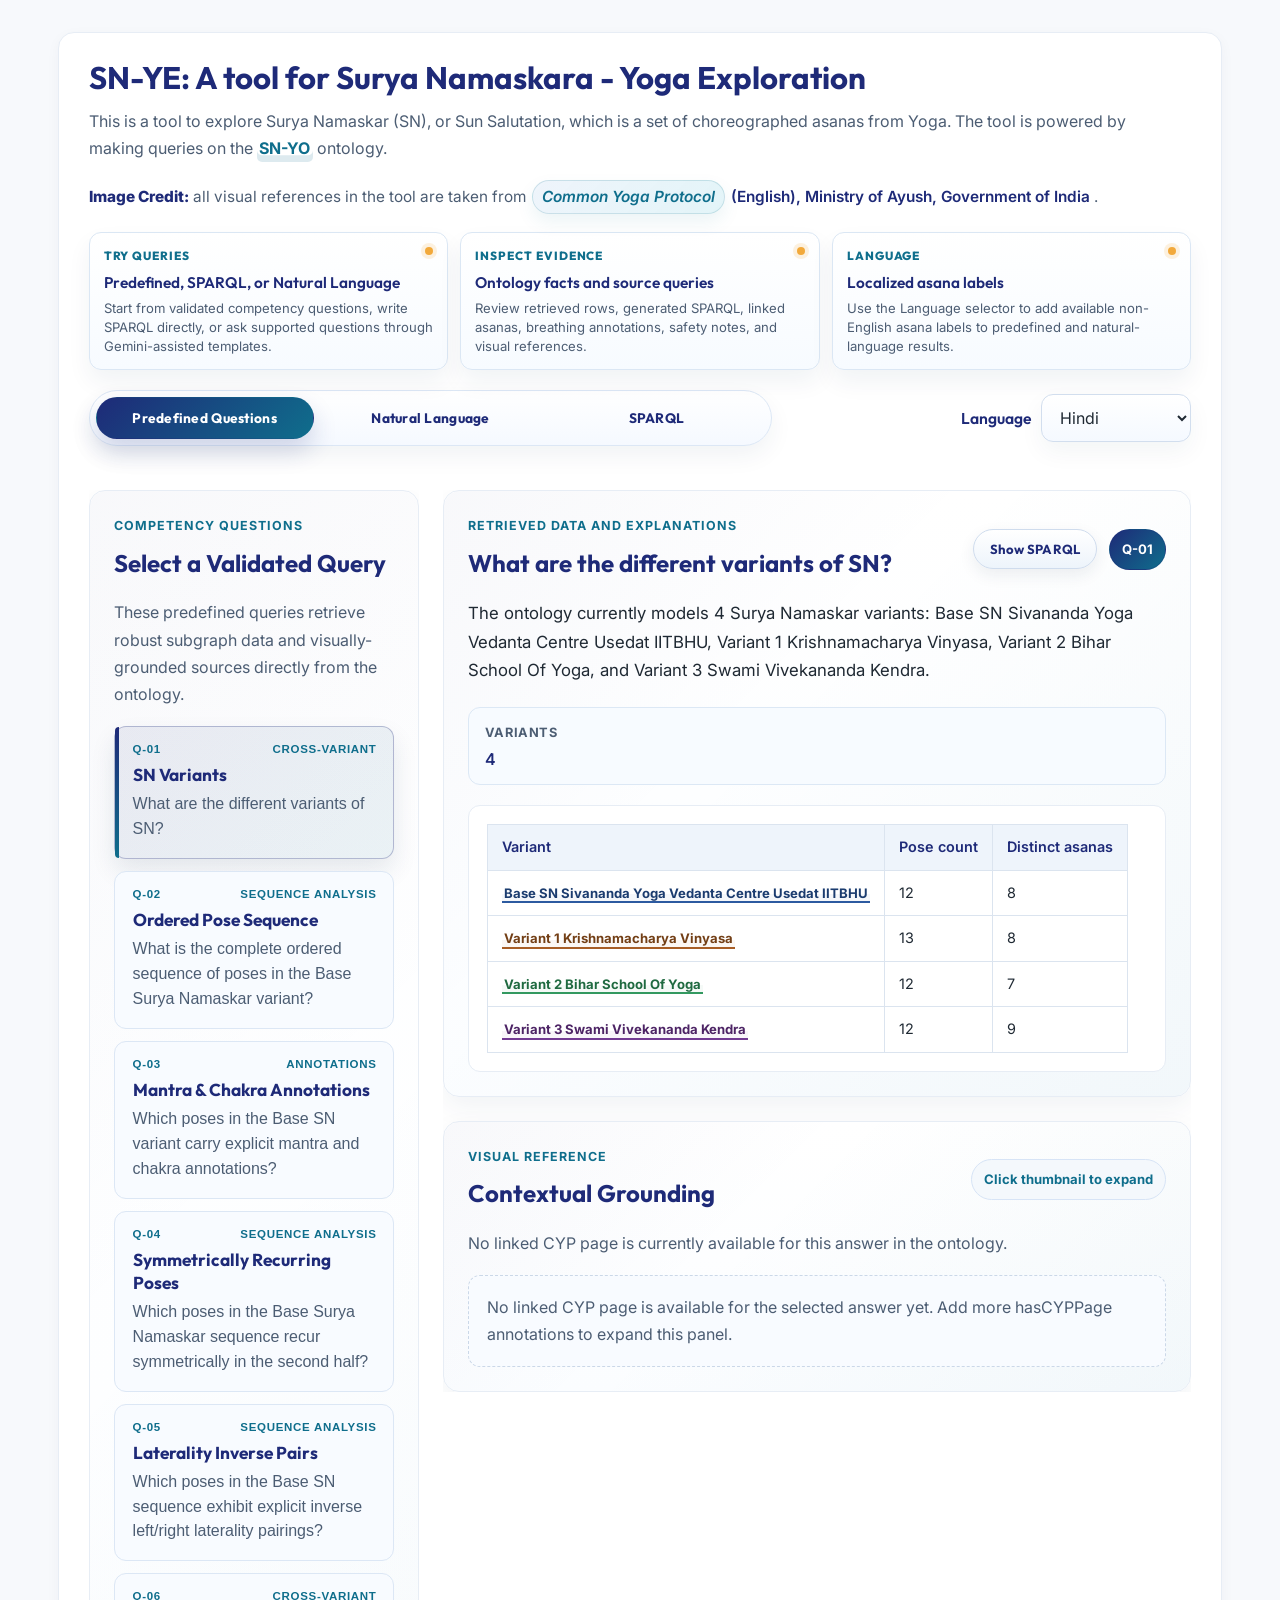
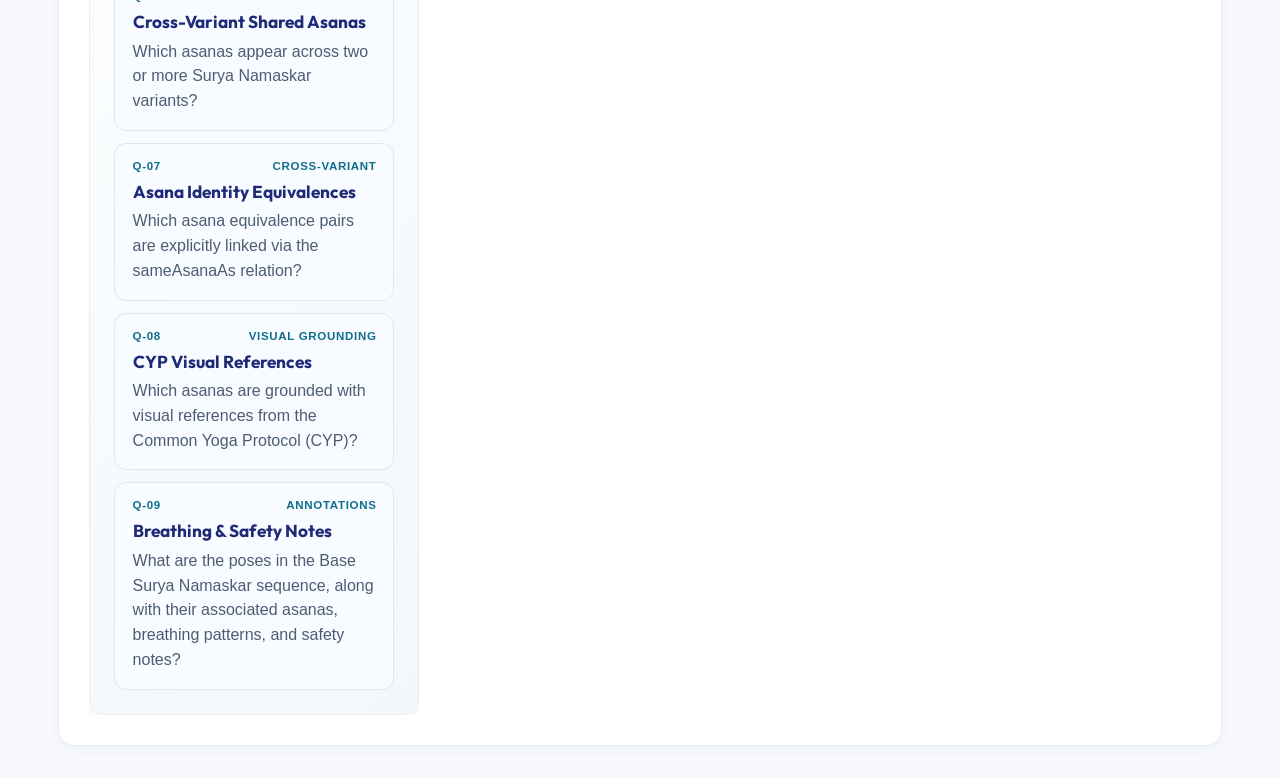
==== commit 5a3cb87e: "update" ====
--- a/index.html
+++ b/index.html
@@ -9,7 +9,7 @@
     content="Surya Namaskar explorer workspace with ontology-grounded answers and visual references."
   />
   <link rel="stylesheet" href="css/style.css" />
-  <link rel="stylesheet" href="css/explorer.css?v=te_breathing_v4" />
+  <link rel="stylesheet" href="css/explorer.css?v=sparql_v1" />
 </head>
 <body class="education-page education-body education-body--workspace">
   <div class="container education-container education-container--workspace">
@@ -17,7 +17,7 @@
       <section
         class="visible education-workspace education-workspace--page"
         data-education-app
-        data-ontology-src="models/master.owl?v=te_breathing_v4"
+        data-ontology-src="models/master.owl?v=sparql_v1"
         data-cyp-image-base="images/cyp-pages"
       >
         <div class="education-workspace-shell">
@@ -28,11 +28,28 @@
                 This is a tool to explore Surya Namaskar (SN), or Sun Salutation, which is a set of choreographed asanas from Yoga. The tool is powered by making queries on the <a class="education-inline-home-link" href="https://ai4society.github.io/sn-yo/" target="_blank" rel="noopener noreferrer">SN-YO</a> ontology.
               </p>
               <p class="education-panel-copy education-workspace-reference">
-                Image Credit: all visual references in the tool are taken from
+                <strong class="education-credit-heading">Image Credit:</strong> all visual references in the tool are taken from
                 <a href="https://www.yogamdniy.nic.in/ckfinder/userfiles/files/Common%20Yoga%20Protocol%20Book%20_%20English%20(1).pdf" target="_blank" rel="noopener noreferrer">
-                  <span class="keyword-highlight"><em>Common Yoga Protocol</em></span> (English), Ministry of Ayush, Government of India
+                  <span class="keyword-highlight"><em>Common Yoga Protocol</em></span> <strong>(English), Ministry of Ayush, Government of India</strong>
                 </a>.
               </p>
+              <div class="education-feature-strip" aria-label="SN-YE feature overview">
+                <article class="education-feature-card">
+                  <span>Try queries</span>
+                  <strong>Predefined, SPARQL, or Natural Language</strong>
+                  <p>Start from validated competency questions, write SPARQL directly, or ask supported questions through Gemini-assisted templates.</p>
+                </article>
+                <article class="education-feature-card">
+                  <span>Inspect evidence</span>
+                  <strong>Ontology facts and source queries</strong>
+                  <p>Review retrieved rows, generated SPARQL, linked asanas, breathing annotations, safety notes, and visual references.</p>
+                </article>
+                <article class="education-feature-card">
+                  <span>Language</span>
+                  <strong>Localized asana labels</strong>
+                  <p>Use the Language selector to add available non-English asana labels to predefined and natural-language results.</p>
+                </article>
+              </div>
             </div>
           </header>
 
@@ -55,6 +72,15 @@
                 aria-pressed="true"
               >
                 Natural Language
+              </button>
+              <button
+                type="button"
+                class="education-workspace-switch-button"
+                id="education-mode-sparql"
+                data-workspace-mode="sparql"
+                aria-pressed="false"
+              >
+                SPARQL
               </button>
             </div>
             <div class="education-language-control education-language-control--toolbar">
@@ -224,6 +250,161 @@
 
             </div>
 
+            <!-- SPARQL Query Layout -->
+            <div id="sparql-interface-wrapper" class="education-layout" data-mode="sparql" style="display: none;">
+              <aside class="education-questions-column">
+                <div class="education-panel education-sparql-guide-panel">
+                  <div class="education-panel-header">
+                    <div>
+                      <p class="education-kicker">SPARQL Workspace</p>
+                      <h2>Write Direct Ontology Queries</h2>
+                    </div>
+                  </div>
+
+                  <p class="education-panel-copy">
+                    The local runner supports browser-side SELECT queries over the loaded SN-YO OWL file. Use prefixes, triple patterns, OPTIONAL blocks, VALUES, LANG filters, ORDER BY, and LIMIT for focused exploration.
+                  </p>
+
+                  <div class="education-uri-grid" aria-label="Ontology URI reference">
+                    <div><span>core</span><code>http://example.org/suryanamaskar/core#</code></div>
+                    <div><span>base</span><code>http://example.org/suryanamaskar/base-sn#</code></div>
+                    <div><span>v1</span><code>http://example.org/suryanamaskar/variant01#</code></div>
+                    <div><span>v2</span><code>http://example.org/suryanamaskar/variant02#</code></div>
+                    <div><span>v3</span><code>http://example.org/suryanamaskar/variant03#</code></div>
+                  </div>
+
+                  <div class="education-sparql-hints" aria-label="Useful ontology terms">
+                    <span>core:Pose</span>
+                    <span>core:Asana</span>
+                    <span>core:Variant</span>
+                    <span>core:hasAsana</span>
+                    <span>core:poseNumber</span>
+                    <span>core:hasBreathingPattern</span>
+                    <span>core:hasSafetyNote</span>
+                  </div>
+                </div>
+
+                <div class="education-panel education-sparql-editor-panel">
+                  <div class="education-panel-header education-panel-header--spread">
+                    <div>
+                      <p class="education-kicker">Query Editor</p>
+                      <h2>SPARQL SELECT</h2>
+                    </div>
+                    <button type="button" class="education-inline-button education-inline-button--ghost" id="education-sparql-reset">Reset Prefixes</button>
+                  </div>
+
+                  <textarea
+                    id="education-sparql-editor"
+                    class="education-composer-input education-sparql-editor"
+                    rows="16"
+                    spellcheck="false"
+                    aria-label="SPARQL query editor"
+                  ></textarea>
+
+                  <div class="education-composer-actions education-sparql-actions" aria-label="SPARQL query actions">
+                    <button type="button" class="education-composer-button education-composer-button--primary" id="education-sparql-run">Run SPARQL</button>
+                    <button type="button" class="education-composer-button education-composer-button--ghost" id="education-sparql-clear">Clear Results</button>
+                  </div>
+                  <div id="education-sparql-error" class="education-error" hidden></div>
+                </div>
+              </aside>
+
+              <div class="education-response-column">
+                <div class="education-panel education-answer-panel education-sparql-results-panel">
+                  <div class="education-panel-header education-panel-header--spread">
+                    <div>
+                      <p class="education-kicker">SPARQL Results</p>
+                      <h2 id="education-sparql-results-title">Run a query</h2>
+                    </div>
+                    <span class="education-query-note" id="education-sparql-result-note">Local OWL evaluation</span>
+                  </div>
+
+                  <p id="education-sparql-empty" class="education-panel-copy">
+                    Results from the direct SPARQL editor will appear here.
+                  </p>
+                  <div id="education-sparql-facts" class="education-facts" aria-label="SPARQL result facts"></div>
+                  <div id="education-sparql-sections" class="education-sections" aria-label="SPARQL result table"></div>
+                </div>
+              </div>
+
+              <div class="education-panel education-sparql-examples-panel">
+                <div class="education-panel-header">
+                  <div>
+                    <p class="education-kicker">Query Examples</p>
+                    <h2>SPARQL Templates for SN-YO</h2>
+                  </div>
+                </div>
+
+                <p class="education-panel-copy">
+                  Use these examples as starting points for direct ontology exploration. Paste one into the editor above after the prefix block, or adapt the variables and predicates for your own question.
+                </p>
+
+                <div class="education-sparql-example-grid">
+                  <details class="education-sparql-example-card">
+                    <summary>Base SN sequence with asanas and breathing</summary>
+                    <pre><code>SELECT ?pose ?poseNumber ?asanaLabel ?breathingLabel
+WHERE {
+  ?pose rdf:type core:Pose .
+  ?pose core:belongsToVariant base:BaseSN_SivanandaYogaVedantaCentre_UsedatIITBHU .
+  ?pose core:poseNumber ?poseNumber .
+  ?pose core:hasAsana ?asana .
+  ?asana rdfs:label ?asanaLabel .
+  FILTER(LANG(?asanaLabel) = "en")
+  OPTIONAL {
+    ?pose core:hasBreathingPattern ?breathing .
+    ?breathing rdfs:label ?breathingLabel .
+    FILTER(LANG(?breathingLabel) = "en")
+  }
+}
+ORDER BY ?poseNumber</code></pre>
+                  </details>
+
+                  <details class="education-sparql-example-card">
+                    <summary>Available asanas with localized labels</summary>
+                    <pre><code>SELECT ?asana ?englishLabel ?localizedLabel
+WHERE {
+  VALUES ?language { "hi" }
+  ?asana rdf:type core:Asana .
+  ?asana rdfs:label ?englishLabel .
+  FILTER(LANG(?englishLabel) = "en")
+  OPTIONAL {
+    ?asana rdfs:label ?localizedLabel .
+    FILTER(LANG(?localizedLabel) = ?language)
+  }
+}
+ORDER BY ?englishLabel</code></pre>
+                  </details>
+
+                  <details class="education-sparql-example-card">
+                    <summary>Safety notes in the base sequence</summary>
+                    <pre><code>SELECT ?poseNumber ?asanaLabel ?safetyNote
+WHERE {
+  ?pose rdf:type core:Pose .
+  ?pose core:belongsToVariant base:BaseSN_SivanandaYogaVedantaCentre_UsedatIITBHU .
+  ?pose core:poseNumber ?poseNumber .
+  ?pose core:hasAsana ?asana .
+  ?asana rdfs:label ?asanaLabel .
+  FILTER(LANG(?asanaLabel) = "en")
+  ?pose core:hasSafetyNote ?safetyNote .
+}
+ORDER BY ?poseNumber</code></pre>
+                  </details>
+
+                  <details class="education-sparql-example-card">
+                    <summary>Asanas with CYP visual references</summary>
+                    <pre><code>SELECT ?asana ?asanaLabel ?cypPage
+WHERE {
+  ?asana rdf:type core:Asana .
+  ?asana rdfs:label ?asanaLabel .
+  FILTER(LANG(?asanaLabel) = "en")
+  ?asana core:hasCYPPage ?cypPage .
+}
+ORDER BY ?cypPage</code></pre>
+                  </details>
+                </div>
+              </div>
+            </div>
+
             <!-- Predefined Questions Layout (Left questions, Right answers) -->
             <div id="predefined-interface-wrapper" class="education-layout" data-mode="predefined" style="display: none;">
               <aside class="education-questions-column">
@@ -330,9 +511,9 @@
     </figure>
   </div>
 
-  <script src="js/ontology-graph.js?v=te_breathing_v4"></script>
-  <script src="js/explorer-data.js?v=te_breathing_v4"></script>
-  <script src="js/explorer-ai.js?v=te_breathing_v4"></script>
-  <script src="js/explorer.js?v=te_breathing_v4"></script>
+  <script src="js/ontology-graph.js?v=sparql_v1"></script>
+  <script src="js/explorer-data.js?v=sparql_v1"></script>
+  <script src="js/explorer-ai.js?v=sparql_v1"></script>
+  <script src="js/explorer.js?v=sparql_v1"></script>
 </body>
 </html>
--- a/css/explorer.css
+++ b/css/explorer.css
@@ -381,6 +381,11 @@
   margin-top: 12px;
   margin-bottom: 0;
   font-size: 0.96rem;
+  font-weight: 400;
+}
+
+.education-credit-heading {
+  font-weight: 800;
 }
 
 .education-workspace-reference a {
@@ -411,6 +416,64 @@
   transform: translateY(-1px);
 }
 
+.education-feature-strip {
+  display: grid;
+  grid-template-columns: repeat(3, minmax(220px, 1fr));
+  gap: 12px;
+  max-width: 1120px;
+  margin-top: 16px;
+}
+
+.education-feature-card {
+  position: relative;
+  min-height: 0;
+  padding: 13px 14px;
+  border: 1px solid #dbe7f4;
+  border-radius: var(--radius-md);
+  background: linear-gradient(180deg, #ffffff 0%, #f7fbff 100%);
+  box-shadow: 0 12px 24px rgba(22, 50, 79, 0.06);
+}
+
+.education-feature-card::before {
+  content: "";
+  position: absolute;
+  top: 14px;
+  right: 14px;
+  width: 8px;
+  height: 8px;
+  border-radius: 999px;
+  background: #f2a93b;
+  box-shadow: 0 0 0 4px rgba(242, 169, 59, 0.16);
+}
+
+.education-feature-card span {
+  display: block;
+  margin-bottom: 6px;
+  color: var(--accent-secondary);
+  font-family: var(--font-heading);
+  font-size: 0.74rem;
+  font-weight: 800;
+  letter-spacing: 0.08em;
+  text-transform: uppercase;
+}
+
+.education-feature-card strong {
+  display: block;
+  max-width: calc(100% - 24px);
+  margin-bottom: 6px;
+  color: var(--accent-color);
+  font-family: var(--font-heading);
+  font-size: 0.96rem;
+  line-height: 1.35;
+}
+
+.education-feature-card p {
+  margin: 0;
+  color: var(--text-secondary);
+  font-size: 0.82rem;
+  line-height: 1.45;
+}
+
 .education-workspace-actions {
   display: flex;
   align-items: flex-start;
@@ -431,6 +494,13 @@
 .education-layout[data-mode="custom"] {
   display: grid;
   grid-template-columns: 30% 1fr;
+  gap: 24px;
+  max-width: 100%;
+}
+
+.education-layout[data-mode="sparql"] {
+  display: grid;
+  grid-template-columns: minmax(360px, 44%) minmax(0, 1fr);
   gap: 24px;
   max-width: 100%;
 }
@@ -455,6 +525,12 @@
   overflow-x: auto;
 }
 
+.education-layout[data-mode="sparql"] > .education-questions-column,
+.education-layout[data-mode="sparql"] > .education-response-column {
+  width: 100%;
+  max-width: 100%;
+}
+
 .education-questions-column {
   display: grid;
   gap: 18px;
@@ -471,8 +547,8 @@
 
 .education-workspace-switch {
   display: inline-grid;
-  grid-template-columns: repeat(2, minmax(0, 1fr));
-  width: min(50%, 34rem);
+  grid-template-columns: repeat(3, minmax(0, 1fr));
+  width: min(62%, 46rem);
   max-width: 100%;
   gap: 8px;
   padding: 6px;
@@ -774,6 +850,140 @@
 .education-language-select {
   min-height: 44px;
   min-width: 150px;
+}
+
+.education-sparql-guide-panel,
+.education-sparql-editor-panel,
+.education-sparql-results-panel {
+  isolation: isolate;
+}
+
+.education-uri-grid {
+  position: relative;
+  z-index: 1;
+  display: grid;
+  gap: 8px;
+  margin: 18px 0;
+}
+
+.education-uri-grid div {
+  display: grid;
+  grid-template-columns: 64px minmax(0, 1fr);
+  gap: 10px;
+  align-items: start;
+  padding: 10px 12px;
+  border: 1px solid #dce7f5;
+  border-radius: var(--radius-sm);
+  background: #ffffff;
+}
+
+.education-uri-grid span {
+  color: var(--accent-secondary);
+  font-family: var(--font-heading);
+  font-size: 0.78rem;
+  font-weight: 800;
+  letter-spacing: 0.05em;
+  text-transform: uppercase;
+}
+
+.education-uri-grid code {
+  min-width: 0;
+  color: var(--accent-color);
+  font-size: 0.78rem;
+  line-height: 1.45;
+  overflow-wrap: anywhere;
+  white-space: normal;
+}
+
+.education-sparql-hints {
+  position: relative;
+  z-index: 1;
+  display: flex;
+  flex-wrap: wrap;
+  gap: 8px;
+}
+
+.education-sparql-hints span {
+  display: inline-flex;
+  align-items: center;
+  min-height: 30px;
+  padding: 6px 10px;
+  border: 1px solid rgba(15, 110, 140, 0.18);
+  border-radius: 999px;
+  background: #eef7f8;
+  color: var(--accent-secondary);
+  font-family: var(--font-heading);
+  font-size: 0.76rem;
+  font-weight: 700;
+}
+
+.education-sparql-editor {
+  min-height: 420px;
+  font-family: "SFMono-Regular", Consolas, "Liberation Mono", monospace;
+  font-size: 0.86rem;
+  line-height: 1.55;
+  overflow: auto;
+  white-space: pre;
+}
+
+.education-sparql-actions {
+  margin-top: 14px;
+}
+
+.education-sparql-results-panel {
+  min-height: 620px;
+}
+
+.education-sparql-results-panel .education-sections {
+  overflow-x: auto;
+}
+
+.education-sparql-examples-panel {
+  grid-column: 1 / -1;
+}
+
+.education-sparql-example-grid {
+  position: relative;
+  z-index: 1;
+  display: grid;
+  grid-template-columns: repeat(2, minmax(0, 1fr));
+  gap: 12px;
+}
+
+.education-sparql-example-card {
+  border: 1px solid #dce7f5;
+  border-radius: var(--radius-md);
+  background: #ffffff;
+  overflow: hidden;
+}
+
+.education-sparql-example-card[open] {
+  box-shadow: 0 12px 26px rgba(22, 50, 79, 0.08);
+}
+
+.education-sparql-example-card summary {
+  padding: 14px 16px;
+  color: var(--accent-color);
+  font-family: var(--font-heading);
+  font-size: 0.9rem;
+  font-weight: 800;
+  cursor: pointer;
+}
+
+.education-sparql-example-card pre {
+  max-height: 360px;
+  margin: 0;
+  padding: 14px 16px 16px;
+  border-top: 1px solid #e4edf7;
+  background: #f7fbff;
+  overflow: auto;
+}
+
+.education-sparql-example-card code {
+  color: #17324d;
+  font-size: 0.8rem;
+  line-height: 1.55;
+  white-space: pre;
 }
 
 .education-label-row {
@@ -1723,14 +1933,16 @@
   .education-landing-hero,
   .education-layout,
   .education-layout[data-mode="predefined"],
-  .education-layout[data-mode="custom"] {
+  .education-layout[data-mode="custom"],
+  .education-layout[data-mode="sparql"] {
     grid-template-columns: minmax(0, 1fr) !important;
   }
 
   .education-layout-container,
   .education-workspace-shell,
   #predefined-interface-wrapper,
-  #nl-interface-wrapper {
+  #nl-interface-wrapper,
+  #sparql-interface-wrapper {
     width: 100%;
     max-width: 100%;
   }
@@ -1738,7 +1950,9 @@
   .education-layout[data-mode="predefined"] > .education-questions-column,
   .education-layout[data-mode="predefined"] > .education-response-column,
   .education-layout[data-mode="custom"] > .education-questions-column,
-  .education-layout[data-mode="custom"] > .education-response-column {
+  .education-layout[data-mode="custom"] > .education-response-column,
+  .education-layout[data-mode="sparql"] > .education-questions-column,
+  .education-layout[data-mode="sparql"] > .education-response-column {
     width: 100%;
     max-width: 100%;
   }
@@ -1773,6 +1987,14 @@
   }
 
   .education-question-list {
+    grid-template-columns: 1fr;
+  }
+
+  .education-feature-strip {
+    grid-template-columns: 1fr;
+  }
+
+  .education-sparql-example-grid {
     grid-template-columns: 1fr;
   }
 }
@@ -1839,7 +2061,8 @@
   }
 
   .education-layout[data-mode="predefined"],
-  .education-layout[data-mode="custom"] {
+  .education-layout[data-mode="custom"],
+  .education-layout[data-mode="sparql"] {
     grid-template-columns: minmax(0, 1fr) !important;
   }
 
@@ -1855,6 +2078,12 @@
 
   .education-workspace-switch {
     width: 100%;
+  }
+
+  .education-workspace-switch-button {
+    padding-left: 10px;
+    padding-right: 10px;
+    font-size: 0.78rem;
   }
 
   .education-language-control--toolbar {
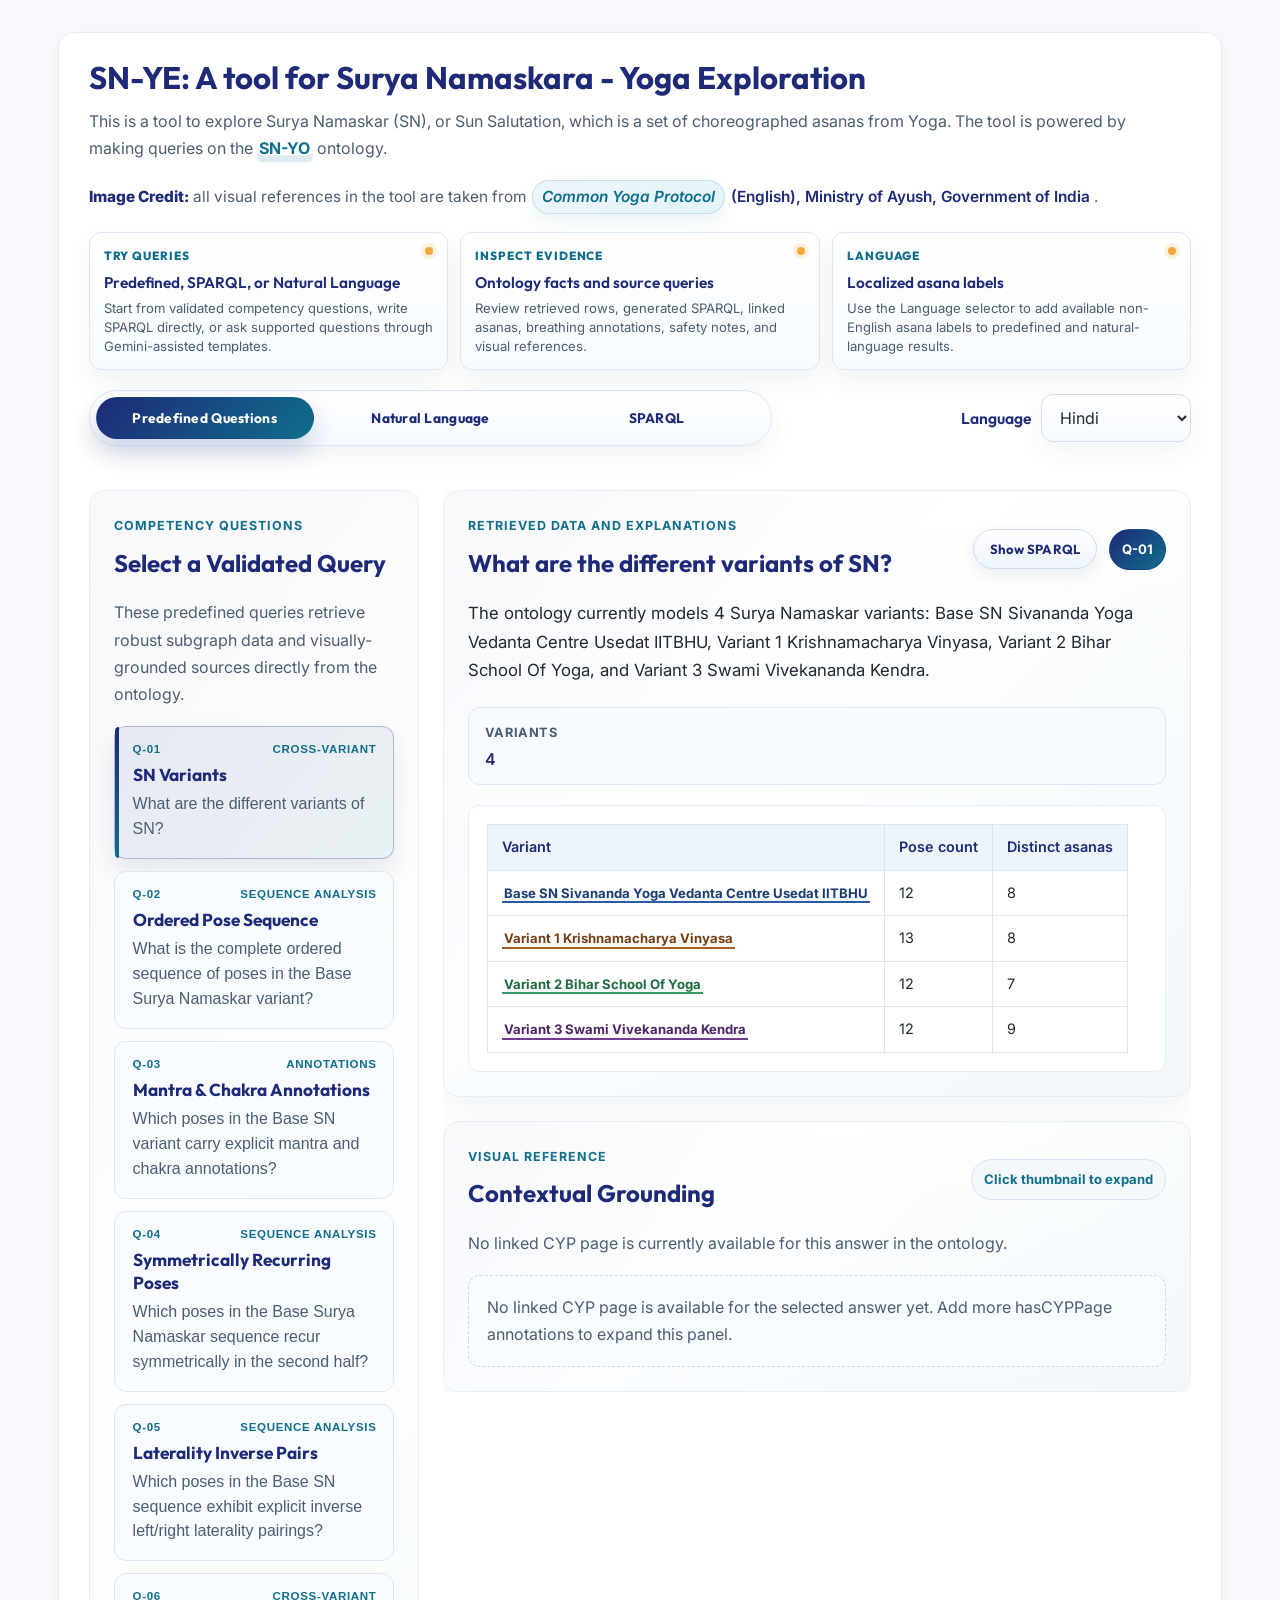
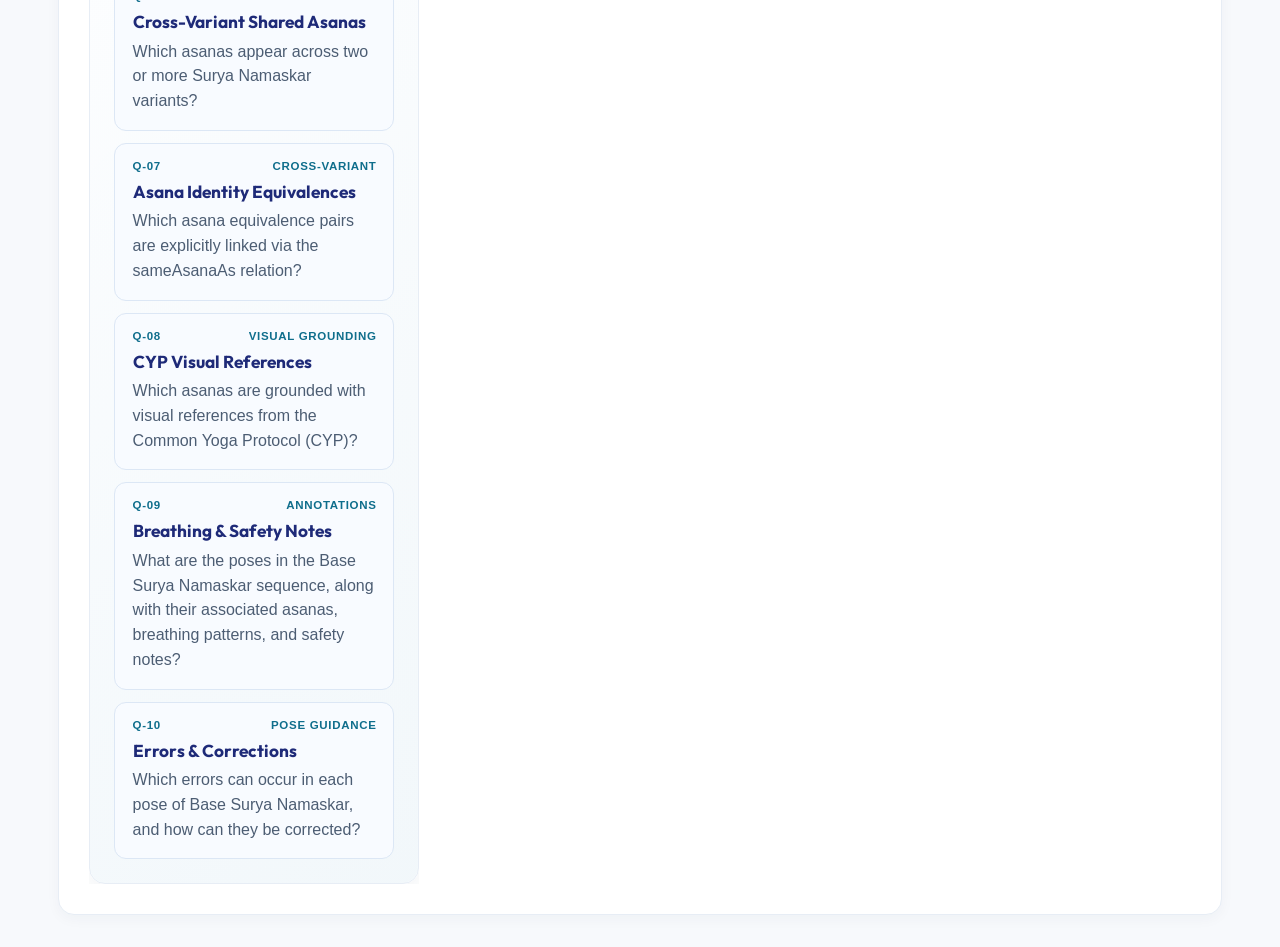
==== commit bc75167e: "add languages" ====
--- a/index.html
+++ b/index.html
@@ -92,7 +92,20 @@
                 name="education-language-select"
               >
                 <option value="hi" selected>Hindi</option>
+                <option value="bn">Bengali</option>
+                <option value="mr">Marathi</option>
                 <option value="te">Telugu</option>
+                <option value="ta">Tamil</option>
+                <option value="gu">Gujarati</option>
+                <option value="ur">Urdu</option>
+                <option value="kn">Kannada</option>
+                <option value="or">Odia</option>
+                <option value="ml">Malayalam</option>
+                <option value="pa">Punjabi</option>
+                <option value="as">Assamese</option>
+                <option value="mai">Maithili</option>
+                <option value="sat">Santali</option>
+                <option value="mni">Meitei</option>
               </select>
             </div>
           </div>
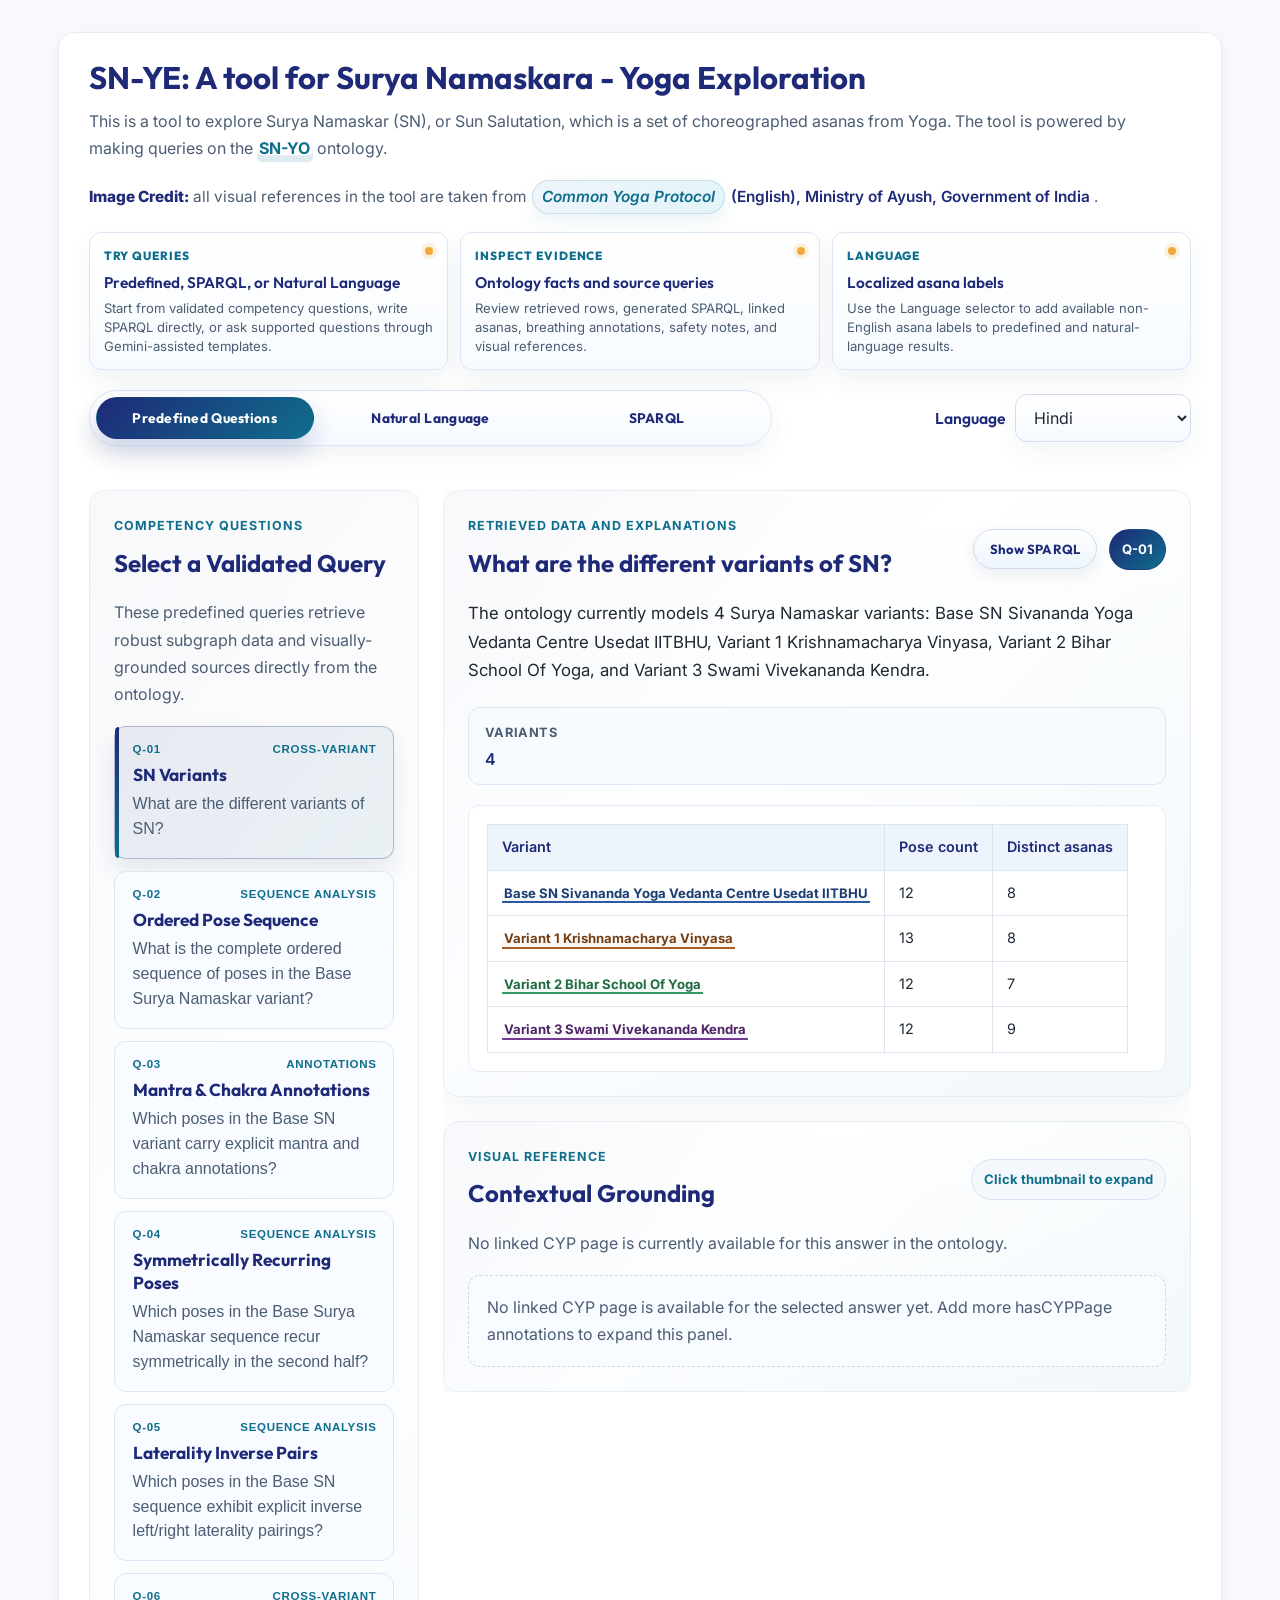
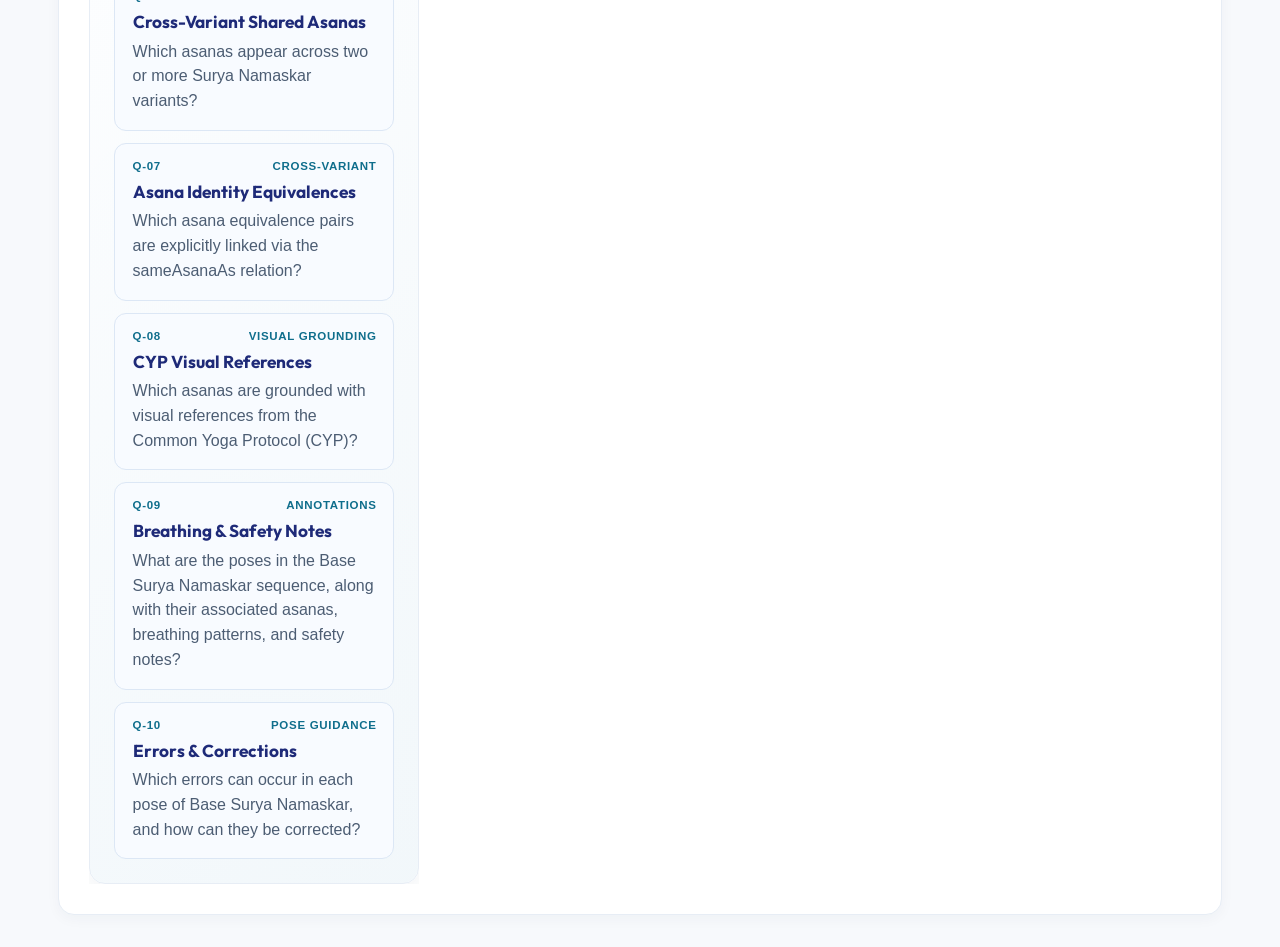
==== commit 8904497f: "update languages" ====
--- a/index.html
+++ b/index.html
@@ -105,7 +105,14 @@
                 <option value="as">Assamese</option>
                 <option value="mai">Maithili</option>
                 <option value="sat">Santali</option>
-                <option value="mni">Meitei</option>
+                <option value="mni">Manipuri (Meitei)</option>
+                <option value="brx">Bodo</option>
+                <option value="doi">Dogri</option>
+                <option value="ks">Kashmiri</option>
+                <option value="kok">Konkani</option>
+                <option value="ne">Nepali</option>
+                <option value="sa">Sanskrit</option>
+                <option value="sd">Sindhi</option>
               </select>
             </div>
           </div>
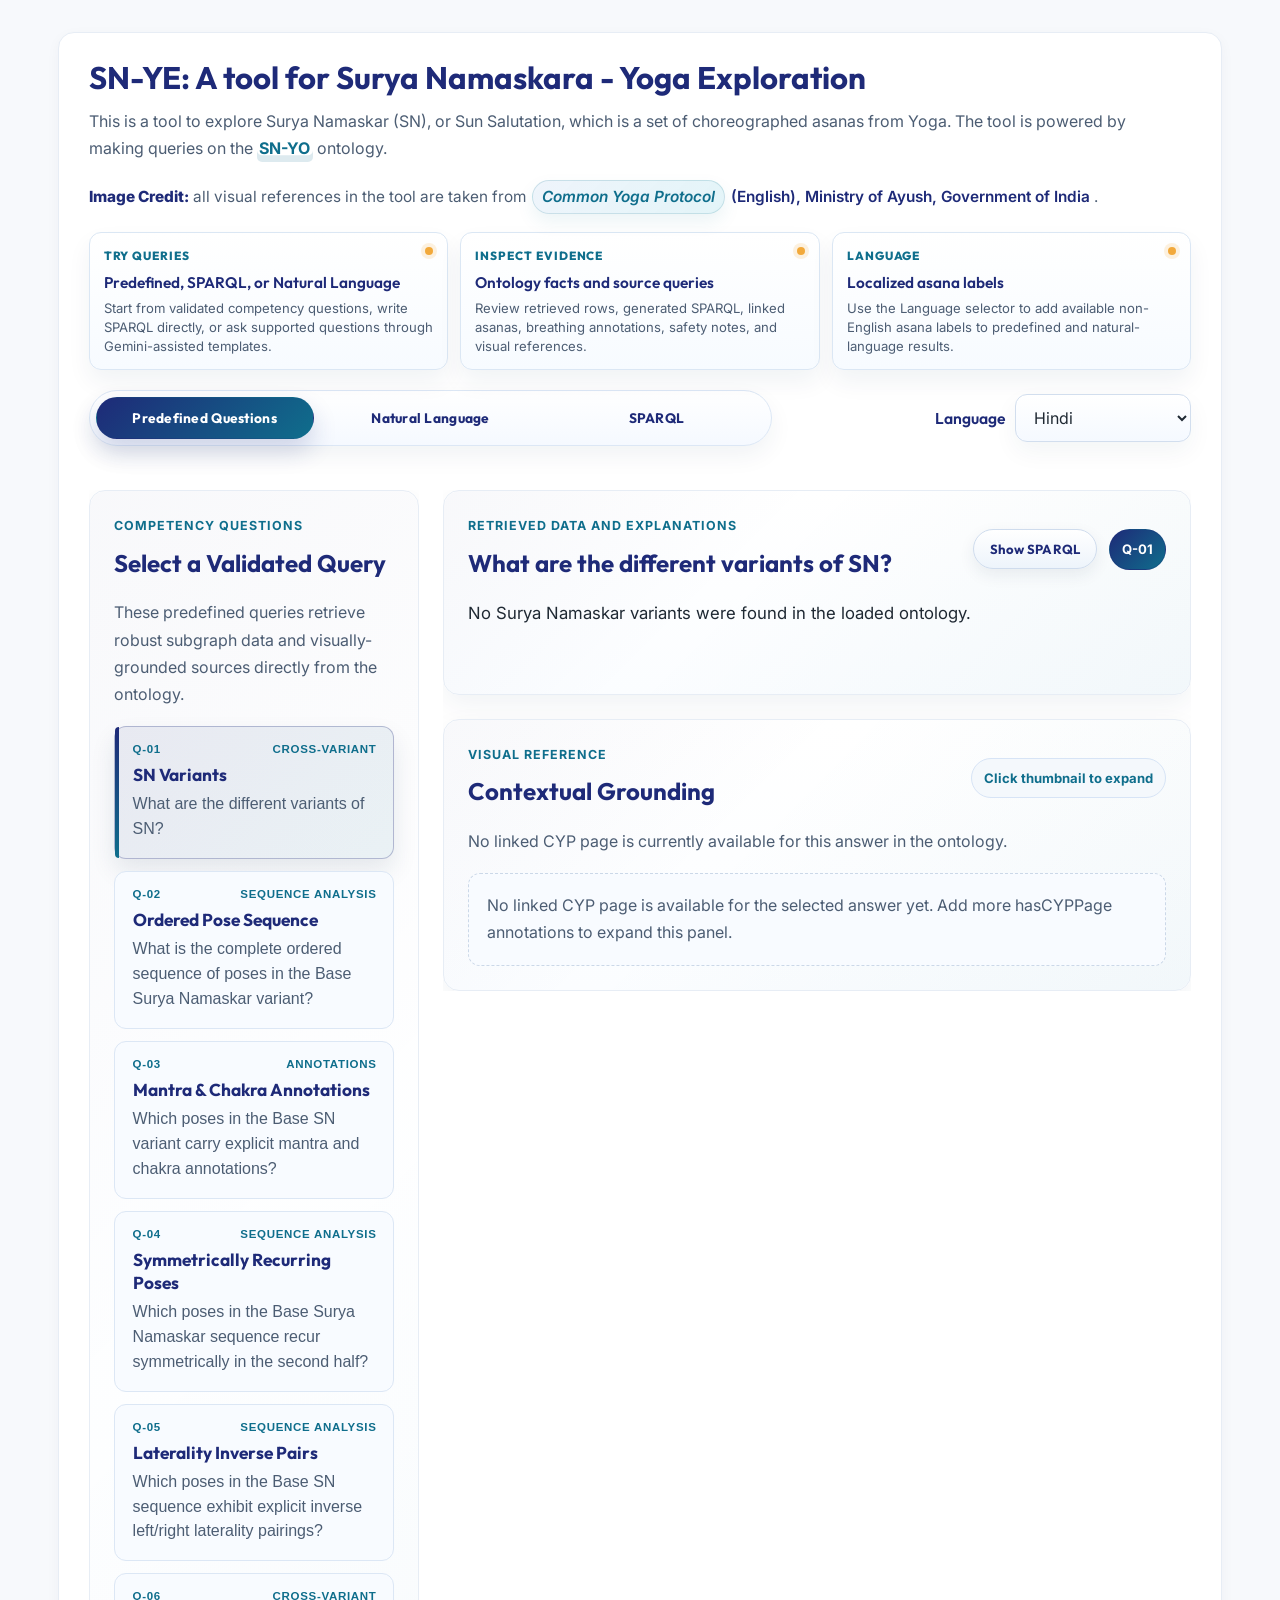
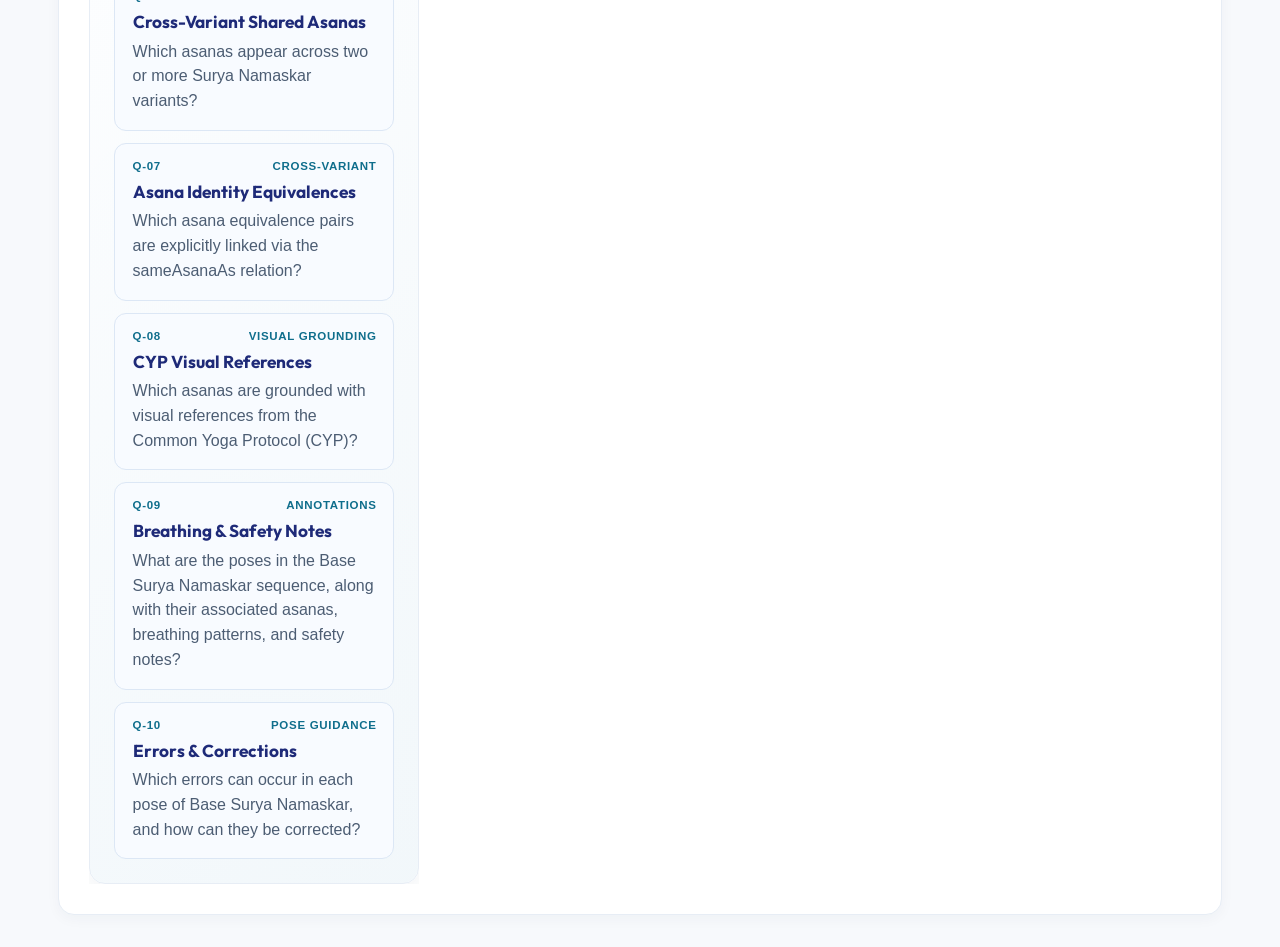
==== commit a97e4128: "Update ontology URIs to use new GitHub links" ====
--- a/index.html
+++ b/index.html
@@ -286,11 +286,11 @@
                   </p>
 
                   <div class="education-uri-grid" aria-label="Ontology URI reference">
-                    <div><span>core</span><code>http://example.org/suryanamaskar/core#</code></div>
-                    <div><span>base</span><code>http://example.org/suryanamaskar/base-sn#</code></div>
-                    <div><span>v1</span><code>http://example.org/suryanamaskar/variant01#</code></div>
-                    <div><span>v2</span><code>http://example.org/suryanamaskar/variant02#</code></div>
-                    <div><span>v3</span><code>http://example.org/suryanamaskar/variant03#</code></div>
+                    <div><span>core</span><code>https://ai4society.github.io/sn-yo/core#</code></div>
+                    <div><span>base</span><code>https://ai4society.github.io/sn-yo/base-sn#</code></div>
+                    <div><span>v1</span><code>https://ai4society.github.io/sn-yo/variant01#</code></div>
+                    <div><span>v2</span><code>https://ai4society.github.io/sn-yo/variant02#</code></div>
+                    <div><span>v3</span><code>https://ai4society.github.io/sn-yo/variant03#</code></div>
                   </div>
 
                   <div class="education-sparql-hints" aria-label="Useful ontology terms">
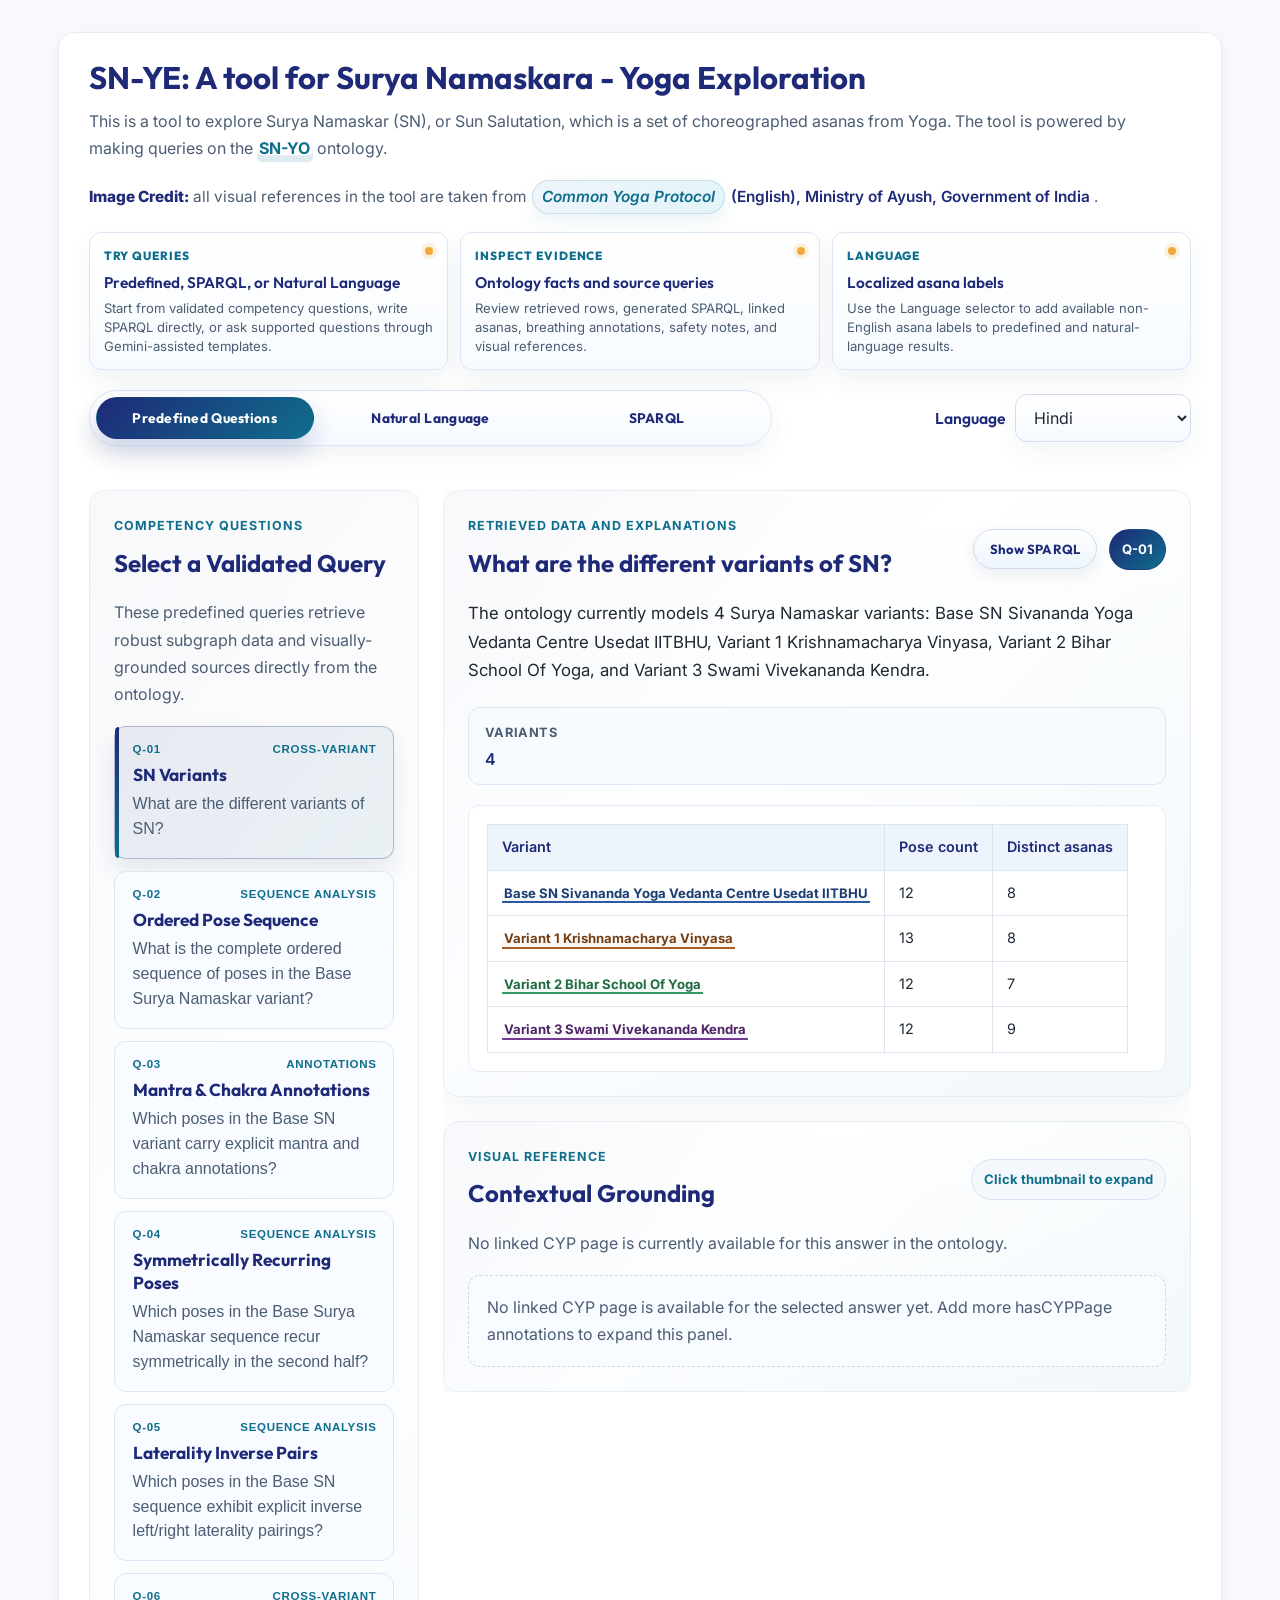
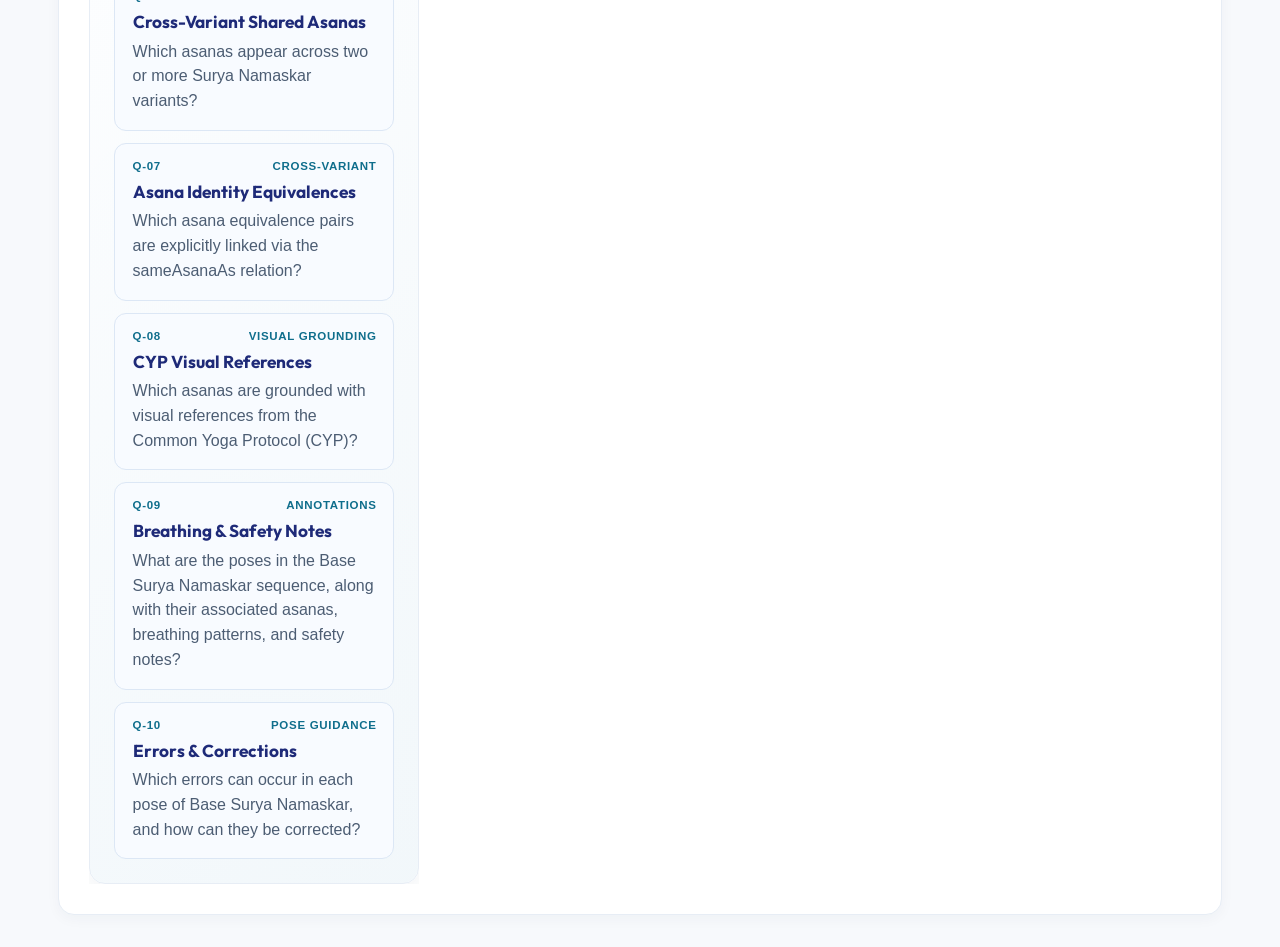
==== commit bbd858c6: "update iris" ====
--- a/index.html
+++ b/index.html
@@ -286,11 +286,11 @@
                   </p>
 
                   <div class="education-uri-grid" aria-label="Ontology URI reference">
-                    <div><span>core</span><code>https://ai4society.github.io/sn-yo/core#</code></div>
-                    <div><span>base</span><code>https://ai4society.github.io/sn-yo/base-sn#</code></div>
-                    <div><span>v1</span><code>https://ai4society.github.io/sn-yo/variant01#</code></div>
-                    <div><span>v2</span><code>https://ai4society.github.io/sn-yo/variant02#</code></div>
-                    <div><span>v3</span><code>https://ai4society.github.io/sn-yo/variant03#</code></div>
+                    <div><span>core</span><code>https://purl.org/ai4s/yoga/sn-yo/core#</code></div>
+                    <div><span>base</span><code>https://purl.org/ai4s/yoga/sn-yo/base-sn#</code></div>
+                    <div><span>v1</span><code>https://purl.org/ai4s/yoga/sn-yo/variant01#</code></div>
+                    <div><span>v2</span><code>https://purl.org/ai4s/yoga/sn-yo/variant02#</code></div>
+                    <div><span>v3</span><code>https://purl.org/ai4s/yoga/sn-yo/variant03#</code></div>
                   </div>
 
                   <div class="education-sparql-hints" aria-label="Useful ontology terms">
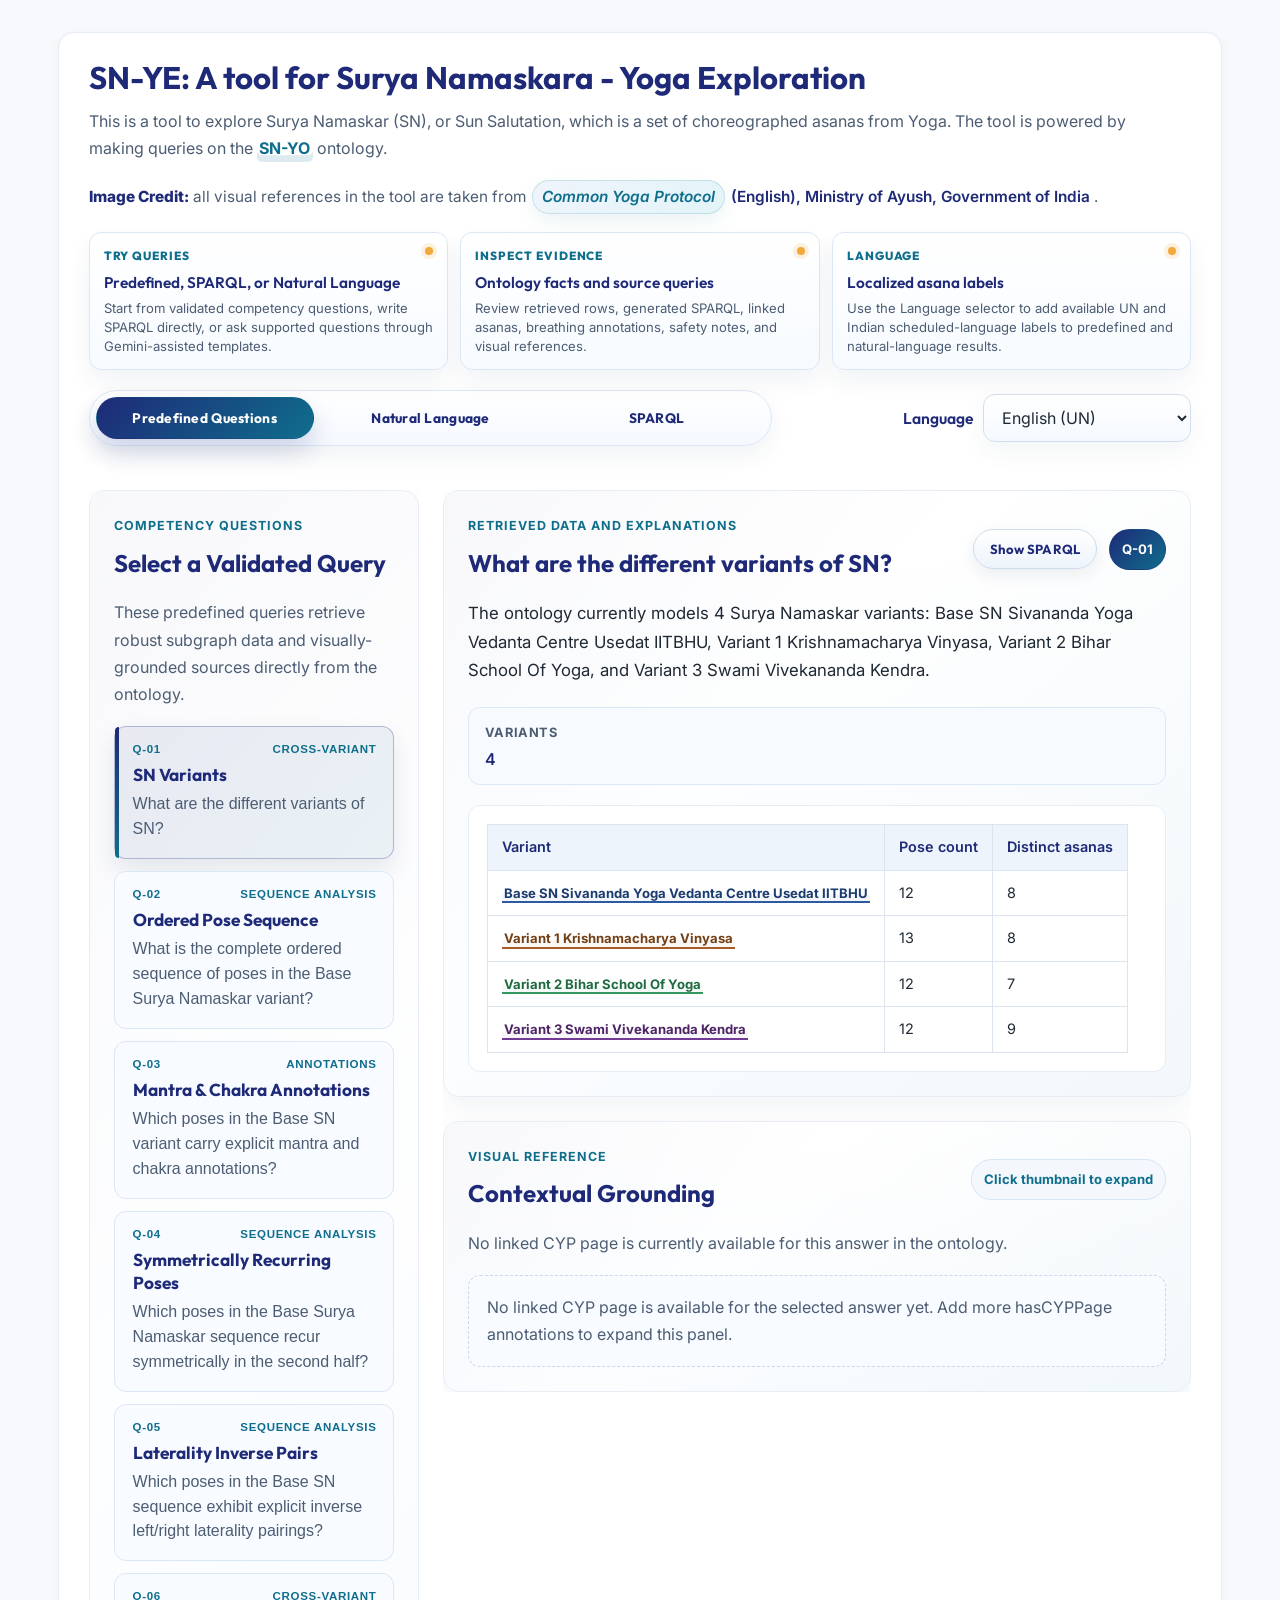
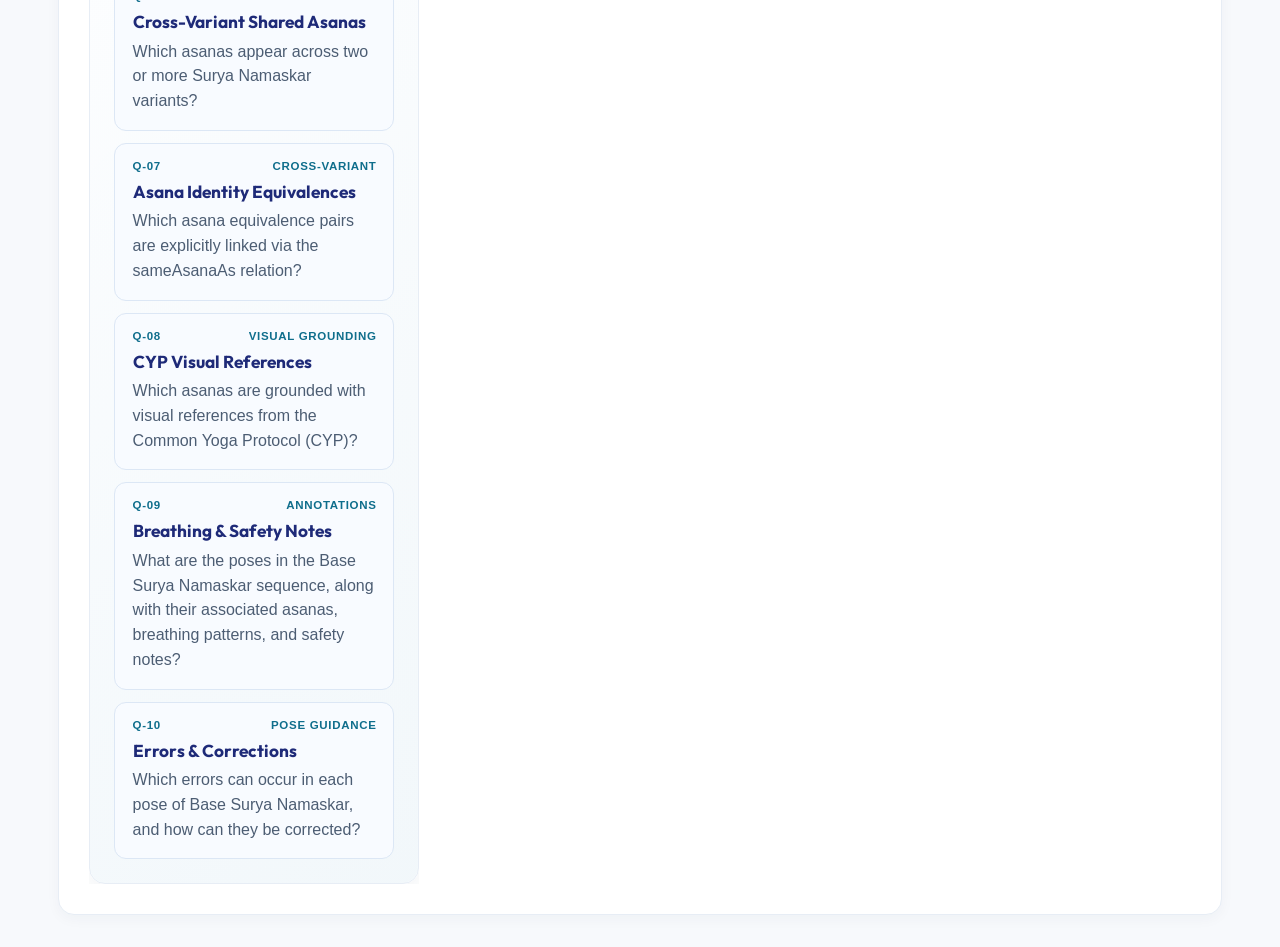
==== commit eddce168: "add UN languages" ====
--- a/index.html
+++ b/index.html
@@ -47,7 +47,7 @@
                 <article class="education-feature-card">
                   <span>Language</span>
                   <strong>Localized asana labels</strong>
-                  <p>Use the Language selector to add available non-English asana labels to predefined and natural-language results.</p>
+                  <p>Use the Language selector to add available UN and Indian scheduled-language labels to predefined and natural-language results.</p>
                 </article>
               </div>
             </div>
@@ -91,28 +91,34 @@
                 data-education-language-select
                 name="education-language-select"
               >
-                <option value="hi" selected>Hindi</option>
-                <option value="bn">Bengali</option>
-                <option value="mr">Marathi</option>
-                <option value="te">Telugu</option>
-                <option value="ta">Tamil</option>
-                <option value="gu">Gujarati</option>
-                <option value="ur">Urdu</option>
-                <option value="kn">Kannada</option>
-                <option value="or">Odia</option>
-                <option value="ml">Malayalam</option>
-                <option value="pa">Punjabi</option>
-                <option value="as">Assamese</option>
-                <option value="mai">Maithili</option>
-                <option value="sat">Santali</option>
-                <option value="mni">Manipuri (Meitei)</option>
-                <option value="brx">Bodo</option>
-                <option value="doi">Dogri</option>
-                <option value="ks">Kashmiri</option>
-                <option value="kok">Konkani</option>
-                <option value="ne">Nepali</option>
-                <option value="sa">Sanskrit</option>
-                <option value="sd">Sindhi</option>
+                <option value="en" selected>English (UN)</option>
+                <option value="ar">Arabic (UN)</option>
+                <option value="zh">Chinese (UN)</option>
+                <option value="fr">French (UN)</option>
+                <option value="ru">Russian (UN)</option>
+                <option value="es">Spanish (UN)</option>
+                <option value="hi">Hindi (IN)</option>
+                <option value="bn">Bengali (IN)</option>
+                <option value="mr">Marathi (IN)</option>
+                <option value="te">Telugu (IN)</option>
+                <option value="ta">Tamil (IN)</option>
+                <option value="gu">Gujarati (IN)</option>
+                <option value="ur">Urdu (IN)</option>
+                <option value="kn">Kannada (IN)</option>
+                <option value="or">Odia (IN)</option>
+                <option value="ml">Malayalam (IN)</option>
+                <option value="pa">Punjabi (IN)</option>
+                <option value="as">Assamese (IN)</option>
+                <option value="mai">Maithili (IN)</option>
+                <option value="sat">Santali (IN)</option>
+                <option value="mni">Manipuri (Meitei) (IN)</option>
+                <option value="brx">Bodo (IN)</option>
+                <option value="doi">Dogri (IN)</option>
+                <option value="ks">Kashmiri (IN)</option>
+                <option value="kok">Konkani (IN)</option>
+                <option value="ne">Nepali (IN)</option>
+                <option value="sa">Sanskrit (IN)</option>
+                <option value="sd">Sindhi (IN)</option>
               </select>
             </div>
           </div>
@@ -383,7 +389,7 @@
                     <summary>Available asanas with localized labels</summary>
                     <pre><code>SELECT ?asana ?englishLabel ?localizedLabel
 WHERE {
-  VALUES ?language { "hi" }
+  VALUES ?language { "fr" }
   ?asana rdf:type core:Asana .
   ?asana rdfs:label ?englishLabel .
   FILTER(LANG(?englishLabel) = "en")
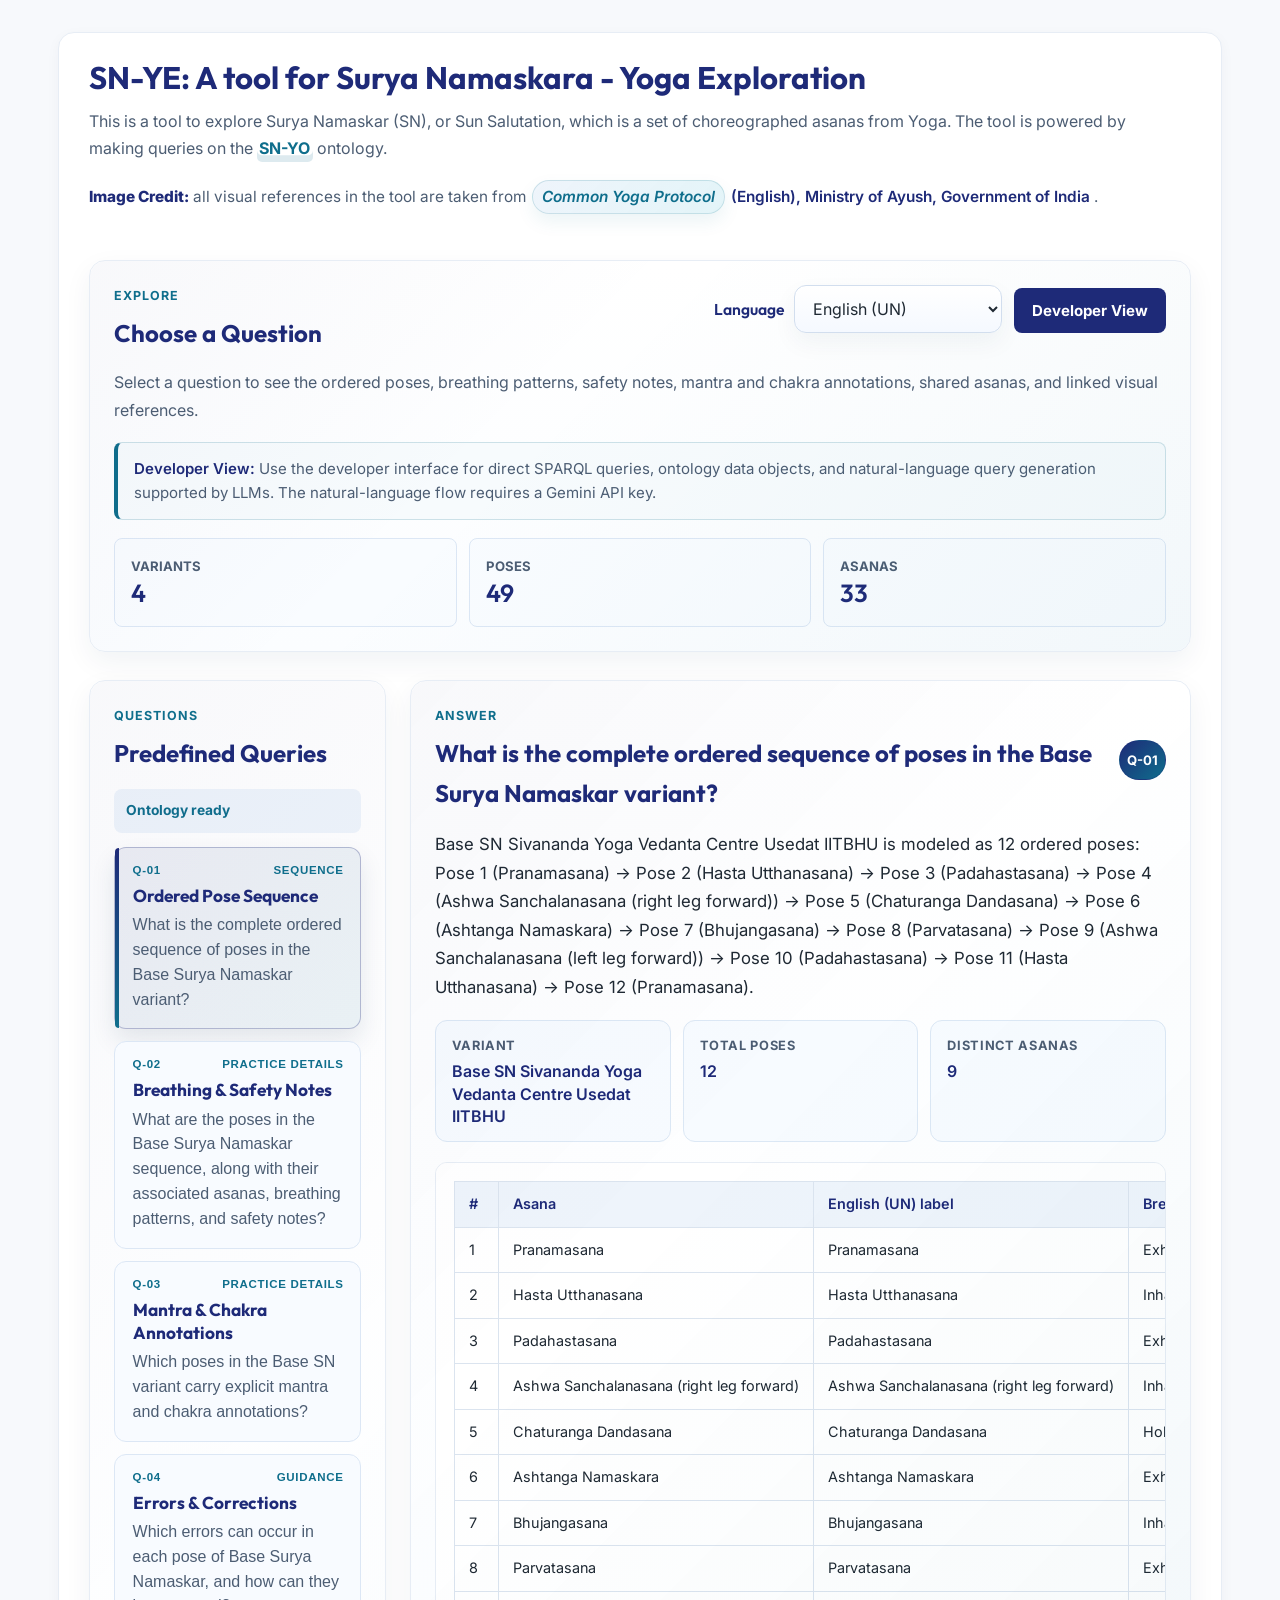
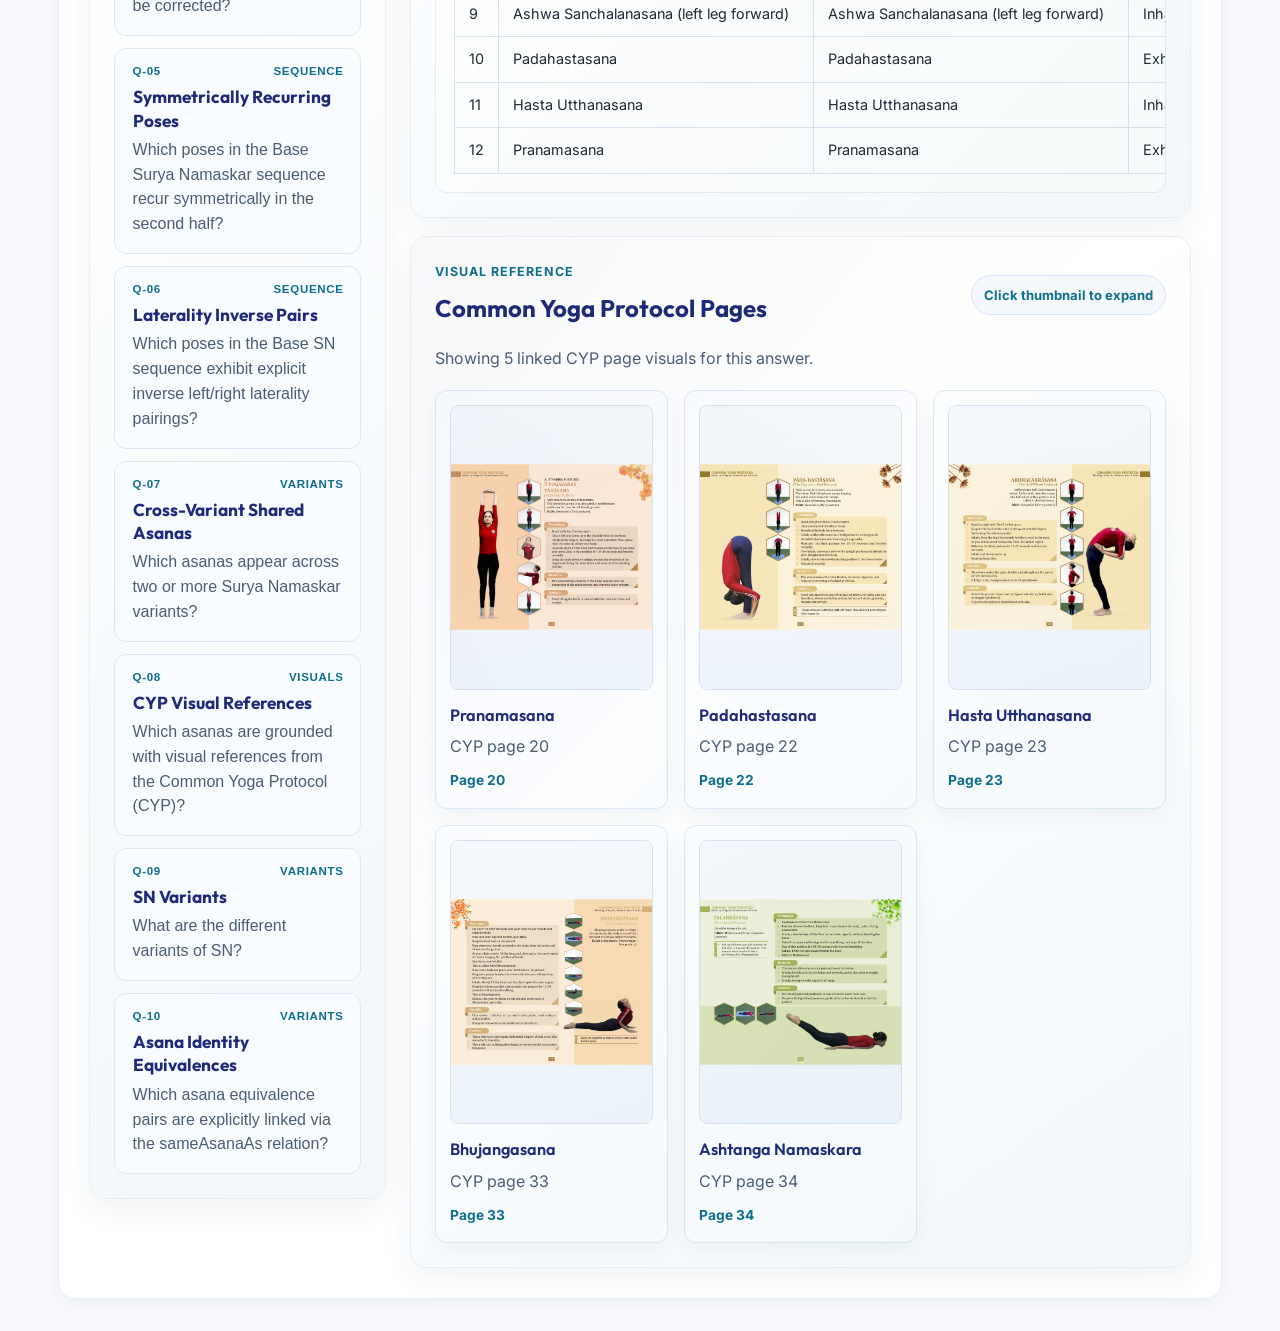
==== commit 10e4bcee: "add User View as default" ====
--- a/index.html
+++ b/index.html
@@ -9,18 +9,18 @@
     content="Surya Namaskar explorer workspace with ontology-grounded answers and visual references."
   />
   <link rel="stylesheet" href="css/style.css" />
-  <link rel="stylesheet" href="css/explorer.css?v=sparql_v1" />
+  <link rel="stylesheet" href="css/explorer.css?v=view_split_v2" />
 </head>
 <body class="education-page education-body education-body--workspace">
   <div class="container education-container education-container--workspace">
     <main class="content education-content education-content--workspace">
       <section
-        class="visible education-workspace education-workspace--page"
-        data-education-app
+        class="visible education-workspace education-workspace--page sn-user-app"
+        data-sn-user-app
         data-ontology-src="models/master.owl?v=sparql_v1"
         data-cyp-image-base="images/cyp-pages"
       >
-        <div class="education-workspace-shell">
+        <div class="education-workspace-shell sn-user-shell">
           <header class="education-workspace-header">
             <div class="education-workspace-heading">
               <h1>SN-YE: A tool for Surya Namaskara - Yoga Exploration</h1>
@@ -33,482 +33,122 @@
                   <span class="keyword-highlight"><em>Common Yoga Protocol</em></span> <strong>(English), Ministry of Ayush, Government of India</strong>
                 </a>.
               </p>
-              <div class="education-feature-strip" aria-label="SN-YE feature overview">
-                <article class="education-feature-card">
-                  <span>Try queries</span>
-                  <strong>Predefined, SPARQL, or Natural Language</strong>
-                  <p>Start from validated competency questions, write SPARQL directly, or ask supported questions through Gemini-assisted templates.</p>
-                </article>
-                <article class="education-feature-card">
-                  <span>Inspect evidence</span>
-                  <strong>Ontology facts and source queries</strong>
-                  <p>Review retrieved rows, generated SPARQL, linked asanas, breathing annotations, safety notes, and visual references.</p>
-                </article>
-                <article class="education-feature-card">
-                  <span>Language</span>
-                  <strong>Localized asana labels</strong>
-                  <p>Use the Language selector to add available UN and Indian scheduled-language labels to predefined and natural-language results.</p>
-                </article>
-              </div>
             </div>
           </header>
 
-          <div class="education-workspace-toolbar">
-            <div class="education-workspace-switch education-workspace-switch--page" role="tablist" aria-label="Workspace mode">
-              <button
-                type="button"
-                class="education-workspace-switch-button"
-                id="education-mode-predefined"
-                data-workspace-mode="predefined"
-                aria-pressed="false"
-              >
-                Predefined Questions
-              </button>
-              <button
-                type="button"
-                class="education-workspace-switch-button"
-                id="education-mode-custom"
-                data-workspace-mode="custom"
-                aria-pressed="true"
-              >
-                Natural Language
-              </button>
-              <button
-                type="button"
-                class="education-workspace-switch-button"
-                id="education-mode-sparql"
-                data-workspace-mode="sparql"
-                aria-pressed="false"
-              >
-                SPARQL
-              </button>
-            </div>
-            <div class="education-language-control education-language-control--toolbar">
-              <label class="education-composer-label" for="education-language-select">Language</label>
-              <select
-                id="education-language-select"
-                class="education-composer-select education-language-select"
-                data-education-language-select
-                name="education-language-select"
-              >
-                <option value="en" selected>English (UN)</option>
-                <option value="ar">Arabic (UN)</option>
-                <option value="zh">Chinese (UN)</option>
-                <option value="fr">French (UN)</option>
-                <option value="ru">Russian (UN)</option>
-                <option value="es">Spanish (UN)</option>
-                <option value="hi">Hindi (IN)</option>
-                <option value="bn">Bengali (IN)</option>
-                <option value="mr">Marathi (IN)</option>
-                <option value="te">Telugu (IN)</option>
-                <option value="ta">Tamil (IN)</option>
-                <option value="gu">Gujarati (IN)</option>
-                <option value="ur">Urdu (IN)</option>
-                <option value="kn">Kannada (IN)</option>
-                <option value="or">Odia (IN)</option>
-                <option value="ml">Malayalam (IN)</option>
-                <option value="pa">Punjabi (IN)</option>
-                <option value="as">Assamese (IN)</option>
-                <option value="mai">Maithili (IN)</option>
-                <option value="sat">Santali (IN)</option>
-                <option value="mni">Manipuri (Meitei) (IN)</option>
-                <option value="brx">Bodo (IN)</option>
-                <option value="doi">Dogri (IN)</option>
-                <option value="ks">Kashmiri (IN)</option>
-                <option value="kok">Konkani (IN)</option>
-                <option value="ne">Nepali (IN)</option>
-                <option value="sa">Sanskrit (IN)</option>
-                <option value="sd">Sindhi (IN)</option>
-              </select>
-            </div>
+          <div class="sn-user-media-grid sn-user-media-grid--single">
+            <article class="education-panel sn-user-summary-panel">
+              <div class="education-panel-header education-panel-header--spread sn-user-explore-header">
+                <div>
+                  <p class="education-kicker">Explore</p>
+                  <h2>Choose a Question</h2>
+                </div>
+                <div class="sn-user-explore-actions">
+                  <div class="education-language-control education-language-control--toolbar">
+                    <label class="education-composer-label" for="sn-user-language-select">Language</label>
+                    <select
+                      id="sn-user-language-select"
+                      class="education-composer-select education-language-select"
+                      name="sn-user-language-select"
+                    >
+                      <option value="en" selected>English (UN)</option>
+                      <option value="ar">Arabic (UN)</option>
+                      <option value="zh">Chinese (UN)</option>
+                      <option value="fr">French (UN)</option>
+                      <option value="ru">Russian (UN)</option>
+                      <option value="es">Spanish (UN)</option>
+                      <option value="hi">Hindi (IN)</option>
+                      <option value="bn">Bengali (IN)</option>
+                      <option value="mr">Marathi (IN)</option>
+                      <option value="te">Telugu (IN)</option>
+                      <option value="ta">Tamil (IN)</option>
+                      <option value="gu">Gujarati (IN)</option>
+                      <option value="ur">Urdu (IN)</option>
+                      <option value="kn">Kannada (IN)</option>
+                      <option value="or">Odia (IN)</option>
+                      <option value="ml">Malayalam (IN)</option>
+                      <option value="pa">Punjabi (IN)</option>
+                      <option value="as">Assamese (IN)</option>
+                      <option value="mai">Maithili (IN)</option>
+                      <option value="sat">Santali (IN)</option>
+                      <option value="mni">Manipuri (Meitei) (IN)</option>
+                      <option value="brx">Bodo (IN)</option>
+                      <option value="doi">Dogri (IN)</option>
+                      <option value="ks">Kashmiri (IN)</option>
+                      <option value="kok">Konkani (IN)</option>
+                      <option value="ne">Nepali (IN)</option>
+                      <option value="sa">Sanskrit (IN)</option>
+                      <option value="sd">Sindhi (IN)</option>
+                    </select>
+                  </div>
+                  <a class="sn-user-developer-link" href="explorer.html">Developer View</a>
+                </div>
+              </div>
+              <p class="education-panel-copy">
+                Select a question to see the ordered poses, breathing patterns, safety notes, mantra and chakra annotations, shared asanas, and linked visual references.
+              </p>
+              <div class="sn-user-developer-note">
+                <strong>Developer View:</strong>
+                Use the developer interface for direct SPARQL queries, ontology data objects, and natural-language query generation supported by LLMs. The natural-language flow requires a Gemini API key.
+              </div>
+              <div class="sn-user-stats" aria-label="Ontology summary">
+                <div>
+                  <span>Variants</span>
+                  <strong id="sn-user-stat-variants">-</strong>
+                </div>
+                <div>
+                  <span>Poses</span>
+                  <strong id="sn-user-stat-poses">-</strong>
+                </div>
+                <div>
+                  <span>Asanas</span>
+                  <strong id="sn-user-stat-asanas">-</strong>
+                </div>
+              </div>
+            </article>
           </div>
 
-          <div class="education-layout-container">
-            
-            <!-- Natural Language Interface - Left/Right State Flow -->
-            <div id="nl-interface-wrapper" class="education-layout" data-mode="custom" style="display: none;">
-              
-              <!-- LEFT PANE: Composer -->
-              <aside class="education-questions-column" id="nl-interface-column">
-                <div class="education-panel education-composer-panel education-panel--workspace-column" id="education-composer-panel">
-                  <div class="education-panel-header education-panel-header--spread">
-                    <div>
-                      <p class="education-kicker">Natural Language Interface</p>
-                      <h2>Query the Knowledge Graph</h2>
-                    </div>
-                  </div>
-
-                  <p class="education-panel-copy">
-                    This framework interprets your natural language prompts and translates them into structured SPARQL queries against the Surya Namaskar Ontology. 
-                  </p>
-
-                  <form class="education-composer-form" id="education-ai-form" aria-label="Custom natural language question composer">
-                    <details class="education-config-panel">
-                      <summary class="education-config-summary">
-                        <span>Gemini API Key &amp; Model</span>
-                        <span class="education-config-summary-note">Required</span>
-                      </summary>
-                      <div class="education-config-panel-body">
-                        <div class="education-composer-config-grid">
-                          <div class="education-composer-field">
-                            <label class="education-composer-label" for="education-api-key">Gemini API key</label>
-                            <input
-                              id="education-api-key"
-                              class="education-composer-input education-composer-input--single-line"
-                              name="education-api-key"
-                              type="password"
-                              spellcheck="false"
-                              autocomplete="off"
-                              placeholder="Paste your Gemini API key"
-                            />
-                          </div>
-                          <div class="education-composer-field">
-                            <label class="education-composer-label" for="education-ai-model">Model</label>
-                            <select id="education-ai-model" class="education-composer-select" name="education-ai-model">
-                              <option value="gemma-4-31b-it" selected>Gemma 4 31B</option>
-                              <option value="gemma-4-26b-a4b-it">Gemma 4 26B</option>
-                              <option value="gemini-3.1-flash-lite-preview">Gemini 3.1 Flash-Lite Preview</option>
-                              <option value="gemini-3-flash-preview">Gemini 3 Flash Preview</option>
-                              <option value="gemini-2.5-flash">Gemini 2.5 Flash</option>
-                              <option value="gemini-2.5-flash-lite">Gemini 2.5 Flash-Lite</option>
-                            </select>
-                          </div>
-                        </div>
-                      </div>
-                    </details>
-
-                    <div class="education-label-row">
-                      <label class="education-composer-label" for="education-ai-question">Input prompt</label>
-                      <span class="education-info-popover">
-                        <button type="button" class="education-info-button" aria-label="API key info">i</button>
-                        <span class="education-info-tooltip" role="tooltip">
-                          A Gemini API key is required to generate SPARQL and the natural language explanation. Open the Gemini API Key &amp; Model section to add it.
-                        </span>
-                      </span>
-                    </div>
-                    <textarea
-                      id="education-ai-question"
-                      class="education-composer-input"
-                      name="education-ai-question"
-                      rows="4"
-                      spellcheck="false"
-                      placeholder="Type your natural language query here..."
-                    ></textarea>
-
-                    <div class="education-composer-actions" aria-label="Composer actions">
-                      <button type="button" class="education-composer-button education-composer-button--ghost" id="education-ai-clear">Clear</button>
-                      <button type="button" class="education-composer-button education-composer-button--primary" id="education-ai-generate">Send request</button>
-                    </div>
-                    <div id="education-nl-error" class="education-error" hidden style="margin-top: 16px; color: var(--text-color); background: rgba(255, 0, 0, 0.1); padding: 8px; border-radius: var(--radius-sm); border-left: 4px solid red;"></div>
-                  </form>
-                </div>
-              </aside>
-
-              <!-- RIGHT PANE: 3-State Display Flow -->
-              <div class="education-response-column">
-                
-                <!-- STATE 1: Welcome / Example Questions -->
-                <div id="nl-state-welcome" class="education-panel nl-state-panel" style="display: flex;">
-                  <div class="education-panel-header">
-                    <div>
-                      <p class="education-kicker">Getting Started</p>
-                      <h2>Example Queries</h2>
-                    </div>
-                  </div>
-                  <div class="education-panel-copy education-panel-copy--grow">
-                    <p>Select a model and enter a natural language prompt on the left to begin generating custom queries dynamically. If you're not sure where to start, try these tested examples:</p>
-                    <ul class="education-example-list">
-                      <li>"What are the different variants of SN?"</li>
-                      <li>"What is the ordered sequence of poses in the Base Surya Namaskar (Sivananda) variant?"</li>
-                      <li>"What rules and common errors are documented for Bhujangasana (Pose 7)?"</li>
-                      <li>"What breathing pattern and safety note are modeled for each Base SN pose?"</li>
-                      <li>"Which poses in Base SN carry mantra and chakra annotations?"</li>
-                      <li>"Compare the pose counts across all three variants (Base SN, V1, V2, V3)."</li>
-                      <li>"Which asanas are shared across multiple variants?"</li>
-                      <li>"What is the ordered pose sequence for V1 (Krishnamacharya)?"</li>
-                      <li>"Which poses exhibit inverse left/right laterality pairings?"</li>
-                      <li>"Which asanas have linked CYP (Common Yoga Protocol) visual references?"</li>
-                    </ul>
-                  </div>
-                </div>
-
-                <!-- STATE 2: SPARQL Generation Review -->
-                <div id="nl-state-sparql" class="education-panel nl-state-panel" style="display: none;">
-                  <div class="education-panel-header education-panel-header--spread">
-                    <div>
-                      <p class="education-kicker">Generated SPARQL Query</p>
-                      <h2>Query Review</h2>
-                    </div>
-                    <button type="button" class="education-inline-button education-inline-button--primary" id="education-ai-run">Run Query</button>
-                  </div>
-                  <pre id="education-nl-sparql" class="education-code education-code--stretch"></pre>
-                </div>
-
-                <!-- STATE 3: Analysis & Results -->
-                <div id="nl-state-results" class="education-panel education-answer-panel nl-state-panel" style="display: none;">
-                  <div class="education-panel-header education-panel-header--spread">
-                    <div>
-                      <p class="education-kicker">Data Artifact</p>
-                      <h2>Execution Results</h2>
-                    </div>
-                    <button type="button" class="education-inline-button education-inline-button--ghost" id="nl-toggle-sparql">View SPARQL</button>
-                  </div>
-
-                  <div class="llm-explanation-box" id="education-nl-explanation" hidden>
-                    <div class="education-llm-heading">
-                      <strong>Explanation</strong>
-                      <span class="education-llm-dots" id="education-nl-explanation-loading" role="status" aria-label="Generating explanation" hidden>
-                        <span></span>
-                        <span></span>
-                        <span></span>
-                      </span>
-                    </div>
-                    <div class="education-llm-copy" id="education-nl-explanation-body" hidden>
-                      <span id="education-nl-explanation-text"></span>
-                    </div>
-                  </div>
-
-                  <div class="education-facts" id="education-nl-facts" aria-label="Answer facts"></div>
-                  <div class="education-sections" id="education-nl-sections" aria-label="Answer details"></div>
-                </div>
-
-              </div>
-
-            </div>
-
-            <!-- SPARQL Query Layout -->
-            <div id="sparql-interface-wrapper" class="education-layout" data-mode="sparql" style="display: none;">
-              <aside class="education-questions-column">
-                <div class="education-panel education-sparql-guide-panel">
-                  <div class="education-panel-header">
-                    <div>
-                      <p class="education-kicker">SPARQL Workspace</p>
-                      <h2>Write Direct Ontology Queries</h2>
-                    </div>
-                  </div>
-
-                  <p class="education-panel-copy">
-                    The local runner supports browser-side SELECT queries over the loaded SN-YO OWL file. Use prefixes, triple patterns, OPTIONAL blocks, VALUES, LANG filters, ORDER BY, and LIMIT for focused exploration.
-                  </p>
-
-                  <div class="education-uri-grid" aria-label="Ontology URI reference">
-                    <div><span>core</span><code>https://purl.org/ai4s/yoga/sn-yo/core#</code></div>
-                    <div><span>base</span><code>https://purl.org/ai4s/yoga/sn-yo/base-sn#</code></div>
-                    <div><span>v1</span><code>https://purl.org/ai4s/yoga/sn-yo/variant01#</code></div>
-                    <div><span>v2</span><code>https://purl.org/ai4s/yoga/sn-yo/variant02#</code></div>
-                    <div><span>v3</span><code>https://purl.org/ai4s/yoga/sn-yo/variant03#</code></div>
-                  </div>
-
-                  <div class="education-sparql-hints" aria-label="Useful ontology terms">
-                    <span>core:Pose</span>
-                    <span>core:Asana</span>
-                    <span>core:Variant</span>
-                    <span>core:hasAsana</span>
-                    <span>core:poseNumber</span>
-                    <span>core:hasBreathingPattern</span>
-                    <span>core:hasSafetyNote</span>
-                  </div>
-                </div>
-
-                <div class="education-panel education-sparql-editor-panel">
-                  <div class="education-panel-header education-panel-header--spread">
-                    <div>
-                      <p class="education-kicker">Query Editor</p>
-                      <h2>SPARQL SELECT</h2>
-                    </div>
-                    <button type="button" class="education-inline-button education-inline-button--ghost" id="education-sparql-reset">Reset Prefixes</button>
-                  </div>
-
-                  <textarea
-                    id="education-sparql-editor"
-                    class="education-composer-input education-sparql-editor"
-                    rows="16"
-                    spellcheck="false"
-                    aria-label="SPARQL query editor"
-                  ></textarea>
-
-                  <div class="education-composer-actions education-sparql-actions" aria-label="SPARQL query actions">
-                    <button type="button" class="education-composer-button education-composer-button--primary" id="education-sparql-run">Run SPARQL</button>
-                    <button type="button" class="education-composer-button education-composer-button--ghost" id="education-sparql-clear">Clear Results</button>
-                  </div>
-                  <div id="education-sparql-error" class="education-error" hidden></div>
-                </div>
-              </aside>
-
-              <div class="education-response-column">
-                <div class="education-panel education-answer-panel education-sparql-results-panel">
-                  <div class="education-panel-header education-panel-header--spread">
-                    <div>
-                      <p class="education-kicker">SPARQL Results</p>
-                      <h2 id="education-sparql-results-title">Run a query</h2>
-                    </div>
-                    <span class="education-query-note" id="education-sparql-result-note">Local OWL evaluation</span>
-                  </div>
-
-                  <p id="education-sparql-empty" class="education-panel-copy">
-                    Results from the direct SPARQL editor will appear here.
-                  </p>
-                  <div id="education-sparql-facts" class="education-facts" aria-label="SPARQL result facts"></div>
-                  <div id="education-sparql-sections" class="education-sections" aria-label="SPARQL result table"></div>
+          <div class="sn-user-layout">
+            <aside class="education-panel sn-user-question-panel">
+              <div class="education-panel-header">
+                <div>
+                  <p class="education-kicker">Questions</p>
+                  <h2>Predefined Queries</h2>
                 </div>
               </div>
+              <div id="sn-user-status" class="sn-user-status">Loading ontology...</div>
+              <div id="sn-user-question-list" class="education-question-list" aria-label="Predefined yoga questions"></div>
+            </aside>
 
-              <div class="education-panel education-sparql-examples-panel">
-                <div class="education-panel-header">
+            <div class="sn-user-answer-column">
+              <article class="education-panel education-answer-panel sn-user-answer-panel">
+                <div class="education-panel-header education-panel-header--spread">
                   <div>
-                    <p class="education-kicker">Query Examples</p>
-                    <h2>SPARQL Templates for SN-YO</h2>
+                    <p class="education-kicker">Answer</p>
+                    <h2 id="sn-user-answer-title">Select a question...</h2>
                   </div>
+                  <span class="education-question-id" id="sn-user-active-question-id">-</span>
                 </div>
+                <p id="sn-user-answer-text" class="education-answer-lede"></p>
+                <div id="sn-user-facts" class="education-facts" aria-label="Answer facts"></div>
+                <div id="sn-user-sections" class="education-sections" aria-label="Answer details"></div>
+                <div id="sn-user-error" class="education-error" hidden></div>
+              </article>
 
-                <p class="education-panel-copy">
-                  Use these examples as starting points for direct ontology exploration. Paste one into the editor above after the prefix block, or adapt the variables and predicates for your own question.
+              <article class="education-panel education-visual-panel sn-user-visual-panel">
+                <div class="education-panel-header education-panel-header--spread">
+                  <div>
+                    <p class="education-kicker">Visual Reference</p>
+                    <h2>Common Yoga Protocol Pages</h2>
+                  </div>
+                  <span class="education-status-pill education-status-pill--subtle">Click thumbnail to expand</span>
+                </div>
+                <p id="sn-user-visual-note" class="education-panel-copy">
+                  Visual references directly attached to the modeled entities will be displayed here.
                 </p>
-
-                <div class="education-sparql-example-grid">
-                  <details class="education-sparql-example-card">
-                    <summary>Base SN sequence with asanas and breathing</summary>
-                    <pre><code>SELECT ?pose ?poseNumber ?asanaLabel ?breathingLabel
-WHERE {
-  ?pose rdf:type core:Pose .
-  ?pose core:belongsToVariant base:BaseSN_SivanandaYogaVedantaCentre_UsedatIITBHU .
-  ?pose core:poseNumber ?poseNumber .
-  ?pose core:hasAsana ?asana .
-  ?asana rdfs:label ?asanaLabel .
-  FILTER(LANG(?asanaLabel) = "en")
-  OPTIONAL {
-    ?pose core:hasBreathingPattern ?breathing .
-    ?breathing rdfs:label ?breathingLabel .
-    FILTER(LANG(?breathingLabel) = "en")
-  }
-}
-ORDER BY ?poseNumber</code></pre>
-                  </details>
-
-                  <details class="education-sparql-example-card">
-                    <summary>Available asanas with localized labels</summary>
-                    <pre><code>SELECT ?asana ?englishLabel ?localizedLabel
-WHERE {
-  VALUES ?language { "fr" }
-  ?asana rdf:type core:Asana .
-  ?asana rdfs:label ?englishLabel .
-  FILTER(LANG(?englishLabel) = "en")
-  OPTIONAL {
-    ?asana rdfs:label ?localizedLabel .
-    FILTER(LANG(?localizedLabel) = ?language)
-  }
-}
-ORDER BY ?englishLabel</code></pre>
-                  </details>
-
-                  <details class="education-sparql-example-card">
-                    <summary>Safety notes in the base sequence</summary>
-                    <pre><code>SELECT ?poseNumber ?asanaLabel ?safetyNote
-WHERE {
-  ?pose rdf:type core:Pose .
-  ?pose core:belongsToVariant base:BaseSN_SivanandaYogaVedantaCentre_UsedatIITBHU .
-  ?pose core:poseNumber ?poseNumber .
-  ?pose core:hasAsana ?asana .
-  ?asana rdfs:label ?asanaLabel .
-  FILTER(LANG(?asanaLabel) = "en")
-  ?pose core:hasSafetyNote ?safetyNote .
-}
-ORDER BY ?poseNumber</code></pre>
-                  </details>
-
-                  <details class="education-sparql-example-card">
-                    <summary>Asanas with CYP visual references</summary>
-                    <pre><code>SELECT ?asana ?asanaLabel ?cypPage
-WHERE {
-  ?asana rdf:type core:Asana .
-  ?asana rdfs:label ?asanaLabel .
-  FILTER(LANG(?asanaLabel) = "en")
-  ?asana core:hasCYPPage ?cypPage .
-}
-ORDER BY ?cypPage</code></pre>
-                  </details>
-                </div>
-              </div>
+                <div id="sn-user-visuals" class="education-visuals" aria-label="Linked CYP visual references"></div>
+              </article>
             </div>
-
-            <!-- Predefined Questions Layout (Left questions, Right answers) -->
-            <div id="predefined-interface-wrapper" class="education-layout" data-mode="predefined" style="display: none;">
-              <aside class="education-questions-column">
-                <div class="education-panel education-panel--fill education-panel--workspace-column" id="education-predefined-panel">
-                  <div class="education-panel-header">
-                    <div>
-                      <p class="education-kicker">Competency Questions</p>
-                      <h2>Select a Validated Query</h2>
-                    </div>
-                  </div>
-
-                  <p class="education-panel-copy">
-                    These predefined queries retrieve robust subgraph data and visually-grounded sources directly from the ontology.
-                  </p>
-
-                  <div id="education-question-list" class="education-question-list" aria-label="Suggested education questions"></div>
-                </div>
-              </aside>
-
-              <div class="education-response-column">
-                <div class="education-panel education-answer-panel">
-                  <div class="education-panel-header education-panel-header--spread">
-                    <div>
-                      <p class="education-kicker">Retrieved Data and Explanations</p>
-                      <h2 id="education-answer-title">Select a query...</h2>
-                    </div>
-                    <div class="education-answer-header-actions">
-                      <button
-                        type="button"
-                        class="education-answer-toggle"
-                        id="education-answer-view-toggle"
-                        aria-pressed="false"
-                      >
-                        Show Ontology Data Object
-                      </button>
-                      <span class="education-question-id" id="education-active-question-id">-</span>
-                    </div>
-                  </div>
-
-                  <div class="education-answer-scroll" id="education-answer-content">
-                    <p id="education-answer-text" class="education-answer-lede"></p>
-                    <div id="education-facts" class="education-facts" aria-label="Answer facts"></div>
-                    <div id="education-sections" class="education-sections" aria-label="Answer details"></div>
-                    <div id="education-error" class="education-error" hidden></div>
-                  </div>
-
-                  <div class="education-query-view" id="education-query-view" hidden>
-                    <div class="education-query-box">
-                      <div class="education-query-box-header">
-                        <p class="education-kicker">Source SPARQL Template</p>
-                        <div class="education-query-actions">
-                          <span class="education-query-note" id="education-query-note">Local evaluation</span>
-                        </div>
-                      </div>
-                      <pre id="education-sparql" class="education-code"></pre>
-                    </div>
-                  </div>
-                </div>
-
-                <div class="education-panel education-visual-panel" id="education-visual-panel">
-                  <div class="education-panel-header education-panel-header--spread">
-                    <div>
-                      <p class="education-kicker">Visual Reference</p>
-                      <h2>Contextual Grounding</h2>
-                    </div>
-                    <span class="education-status-pill education-status-pill--subtle">Click thumbnail to expand</span>
-                  </div>
-
-                  <div class="education-visual-scroll">
-                    <p id="education-visual-note" class="education-panel-copy">
-                      Visual references directly attached to the modeled entities will be displayed here.
-                    </p>
-                    <div id="education-visuals" class="education-visuals" aria-label="Linked CYP visual references"></div>
-                  </div>
-                </div>
-              </div>
-            </div>
-
           </div>
         </div>
       </section>
@@ -517,7 +157,7 @@
 
   <div
     class="education-lightbox"
-    id="education-lightbox"
+    id="sn-user-lightbox"
     hidden
     aria-hidden="true"
     role="dialog"
@@ -526,20 +166,19 @@
     <button
       type="button"
       class="education-lightbox-close"
-      id="education-lightbox-close"
+      id="sn-user-lightbox-close"
       aria-label="Close expanded visual"
     >
-      ×
+      &times;
     </button>
     <figure class="education-lightbox-figure">
-      <img id="education-lightbox-image" alt="" />
-      <figcaption id="education-lightbox-caption"></figcaption>
+      <img id="sn-user-lightbox-image" alt="" />
+      <figcaption id="sn-user-lightbox-caption"></figcaption>
     </figure>
   </div>
 
   <script src="js/ontology-graph.js?v=sparql_v1"></script>
   <script src="js/explorer-data.js?v=sparql_v1"></script>
-  <script src="js/explorer-ai.js?v=sparql_v1"></script>
-  <script src="js/explorer.js?v=sparql_v1"></script>
+  <script src="js/user-view.js?v=user_v1"></script>
 </body>
 </html>
--- a/css/explorer.css
+++ b/css/explorer.css
@@ -588,6 +588,35 @@
   background: linear-gradient(135deg, #1e2a78 0%, #0f6e8c 100%);
   color: #ffffff;
   box-shadow: 0 12px 24px rgba(30, 42, 120, 0.18);
+}
+
+.education-toolbar-actions {
+  display: flex;
+  align-items: flex-end;
+  justify-content: flex-end;
+  gap: 12px;
+  margin-left: auto;
+}
+
+.education-view-link {
+  display: inline-flex;
+  align-items: center;
+  justify-content: center;
+  min-height: 48px;
+  padding: 10px 18px;
+  border-radius: var(--radius-sm);
+  background: var(--accent-color);
+  color: #ffffff;
+  font-size: 0.94rem;
+  font-weight: 700;
+  text-decoration: none;
+  white-space: nowrap;
+}
+
+.education-view-link:hover,
+.education-view-link:focus-visible {
+  background: #15205f;
+  color: #ffffff;
 }
 
 .education-response-column {
@@ -2080,6 +2109,13 @@
     width: 100%;
   }
 
+  .education-toolbar-actions {
+    align-items: stretch;
+    flex-direction: column;
+    width: 100%;
+    margin-left: 0;
+  }
+
   .education-workspace-switch-button {
     padding-left: 10px;
     padding-right: 10px;
@@ -2095,6 +2131,10 @@
   .education-language-select {
     min-width: 0;
     width: min(62%, 180px);
+  }
+
+  .education-view-link {
+    width: 100%;
   }
 
   .education-response-column {
@@ -2277,3 +2317,205 @@
   padding-left: 2vw !important;
   padding-right: 2vw !important;
 }
+
+.sn-user-app {
+  min-height: 0;
+}
+
+.sn-user-shell {
+  gap: 28px;
+}
+
+.sn-user-toolbar {
+  display: flex;
+  align-items: center;
+  justify-content: space-between;
+  gap: 16px;
+  padding: 16px;
+  border: 1px solid #dce7f5;
+  border-radius: var(--radius-md);
+  background: #ffffff;
+}
+
+.sn-user-developer-link {
+  display: inline-flex;
+  align-items: center;
+  justify-content: center;
+  min-height: 44px;
+  padding: 10px 18px;
+  border-radius: var(--radius-sm);
+  background: var(--accent-color);
+  color: #ffffff;
+  font-size: 0.94rem;
+  font-weight: 700;
+  text-decoration: none;
+  white-space: nowrap;
+}
+
+.sn-user-developer-link:hover,
+.sn-user-developer-link:focus-visible {
+  background: #15205f;
+  color: #ffffff;
+}
+
+.sn-user-developer-note {
+  margin-top: 14px;
+  padding: 14px 16px;
+  border: 1px solid rgba(15, 110, 140, 0.18);
+  border-left: 4px solid var(--accent-secondary);
+  border-radius: var(--radius-sm);
+  background: #f7fbfd;
+  color: var(--text-secondary);
+  font-size: 0.94rem;
+  line-height: 1.6;
+}
+
+.sn-user-explore-header {
+  align-items: flex-start;
+  gap: 18px;
+}
+
+.sn-user-explore-actions {
+  display: flex;
+  align-items: flex-end;
+  justify-content: flex-end;
+  gap: 12px;
+  margin-left: auto;
+}
+
+.sn-user-explore-actions .education-language-control {
+  min-width: 260px;
+}
+
+.sn-user-media-grid {
+  display: grid;
+  grid-template-columns: minmax(0, 1fr);
+  gap: 18px;
+}
+
+.sn-user-media-grid--single {
+  max-width: 100%;
+}
+
+.sn-user-summary-panel {
+  margin-bottom: 0;
+}
+
+.sn-user-stats {
+  display: grid;
+  grid-template-columns: repeat(3, minmax(0, 1fr));
+  gap: 12px;
+  margin-top: 18px;
+}
+
+.sn-user-stats div {
+  min-width: 0;
+  padding: 16px;
+  border: 1px solid #dce7f5;
+  border-radius: var(--radius-sm);
+  background: #f9fcff;
+}
+
+.sn-user-stats span {
+  display: block;
+  margin-bottom: 4px;
+  color: var(--text-secondary);
+  font-size: 0.82rem;
+  font-weight: 700;
+  text-transform: uppercase;
+}
+
+.sn-user-stats strong {
+  color: var(--accent-color);
+  font-family: var(--font-heading);
+  font-size: 1.55rem;
+  line-height: 1;
+}
+
+.sn-user-layout {
+  display: grid;
+  grid-template-columns: minmax(280px, 0.38fr) minmax(0, 1fr);
+  gap: 24px;
+  align-items: start;
+}
+
+.sn-user-question-panel,
+.sn-user-answer-panel,
+.sn-user-visual-panel {
+  margin-bottom: 0;
+}
+
+.sn-user-question-panel {
+  position: sticky;
+  top: 18px;
+}
+
+.sn-user-status {
+  margin-bottom: 14px;
+  padding: 10px 12px;
+  border-radius: var(--radius-sm);
+  background: #eef4fb;
+  color: var(--accent-secondary);
+  font-size: 0.86rem;
+  font-weight: 700;
+}
+
+.sn-user-answer-column {
+  display: grid;
+  gap: 18px;
+  min-width: 0;
+}
+
+.sn-user-answer-panel .education-sections,
+.sn-user-visual-panel .education-visuals {
+  max-height: none;
+}
+
+.sn-user-answer-panel .education-answer-lede {
+  margin-bottom: 18px;
+}
+
+@media (max-width: 992px) {
+  .sn-user-layout {
+    grid-template-columns: 1fr;
+  }
+
+  .sn-user-question-panel {
+    position: static;
+  }
+}
+
+@media (max-width: 768px) {
+  .sn-user-toolbar {
+    align-items: stretch;
+    flex-direction: column;
+  }
+
+  .sn-user-toolbar .education-language-control {
+    width: 100%;
+  }
+
+  .sn-user-developer-link {
+    width: 100%;
+  }
+
+  .sn-user-stats {
+    grid-template-columns: 1fr;
+  }
+
+  .sn-user-explore-header,
+  .sn-user-explore-actions {
+    align-items: stretch;
+    flex-direction: column;
+  }
+
+  .sn-user-explore-actions {
+    width: 100%;
+    margin-left: 0;
+  }
+
+  .sn-user-explore-actions .education-language-control {
+    min-width: 0;
+    width: 100%;
+  }
+}
